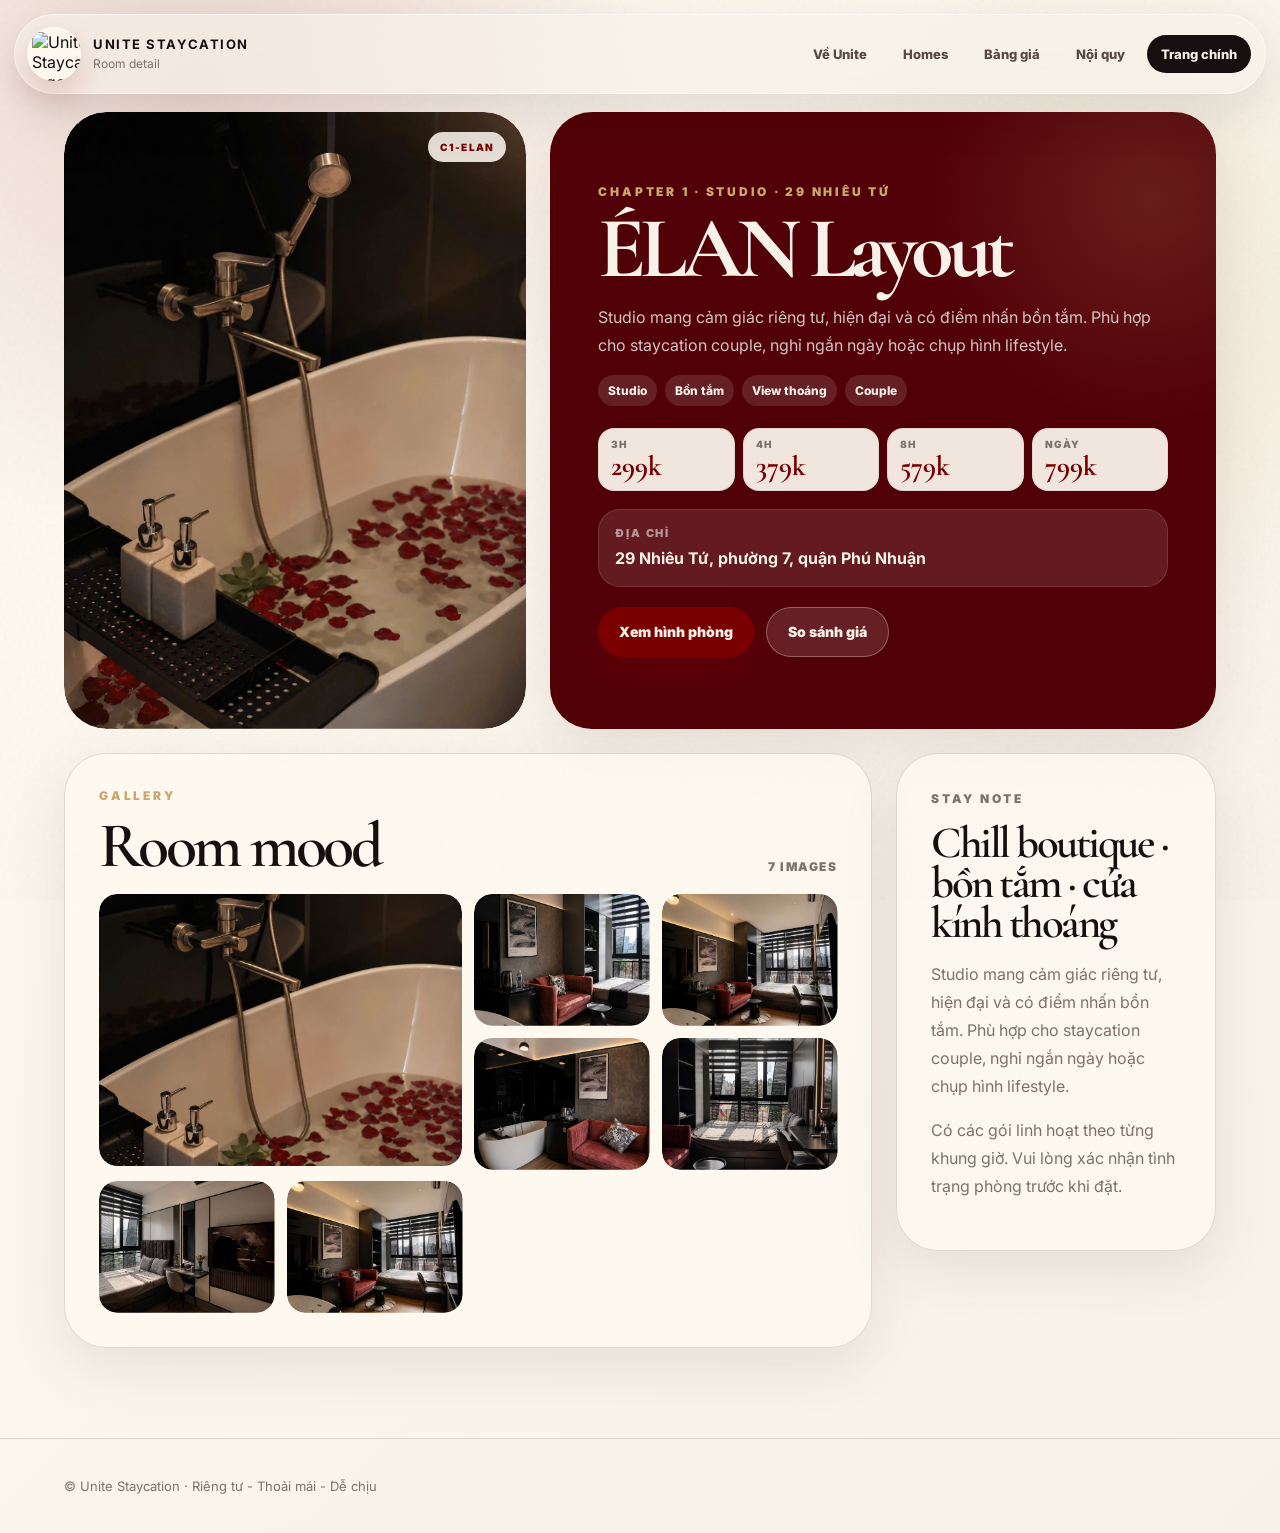
==== room.html @ 5cf66bda "Add files via upload" ====
<!DOCTYPE html>
<html lang="vi">
<head>
  <meta charset="UTF-8" />
  <meta name="viewport" content="width=device-width, initial-scale=1.0, viewport-fit=cover" />
  <title>Room Detail | Unite Staycation</title>
  <meta name="description" content="Chi tiết layout, hình ảnh và bảng giá phòng Unite Staycation." />
  <link rel="stylesheet" href="css/style.css" />
</head>
<body data-page="room">
  <div class="page-progress" id="pageProgress"></div>

  <header class="site-header" id="siteHeader">
    <a class="brand" href="index.html" aria-label="Unite Staycation">
      <span class="brand-logo"><img src="https://techbytruong.wordpress.com/wp-content/uploads/2026/06/logo-staycation.png" alt="Unite Staycation logo"></span>
      <span class="brand-copy">
        <strong>Unite Staycation</strong>
        <small>Room detail</small>
      </span>
    </a>

    <nav class="top-nav">
      <a href="index.html#about">Về Unite</a>
      <a href="index.html#homes">Homes</a>
      <a href="index.html#priceList">Bảng giá</a>
      <a href="index.html#rules">Nội quy</a>
      <a class="nav-cta" href="index.html">Trang chính</a>
    </nav>
  </header>

  <main id="roomDetail" class="room-detail-page"></main>

  <footer class="site-footer">
    <p>© Unite Staycation · Riêng tư - Thoải mái - Dễ chịu</p>
  </footer>

  <script src="js/rooms.js"></script>
  <script src="js/app.js"></script>
</body>
</html>
---- css/style.css ----
@import url("https://fonts.googleapis.com/css2?family=Cormorant+Garamond:wght@500;600;700&family=Inter:wght@400;500;600;700;800;900&family=Dancing+Script:wght@500;600;700&display=swap");

:root {
  --white: #ffffff;
  --ivory: #f7f1e8;
  --ivory-2: #fffaf1;
  --dark-red: #7a0000;
  --wine: #520008;
  --black: #000000;
  --ink: #15100f;
  --muted: #7e716b;
  --pastel-grey: #d2c8be;
  --gray-brown: #574944;
  --gold: #c8a96a;
  --line: rgba(87, 73, 68, 0.18);
  --glass: rgba(255, 250, 241, 0.70);
  --shadow: 0 28px 90px rgba(29, 13, 13, 0.20);
  --shadow-soft: 0 18px 55px rgba(87, 73, 68, 0.12);
  --radius-xl: 42px;
  --radius-lg: 30px;
  --radius-md: 22px;
  --serif: "Cormorant Garamond", Georgia, serif;
  --sans: "Inter", system-ui, -apple-system, BlinkMacSystemFont, "Segoe UI", sans-serif;
  --script: "Dancing Script", cursive;
}

* {
  box-sizing: border-box;
  -webkit-tap-highlight-color: transparent;
}

html {
  scroll-behavior: smooth;
}

body {
  margin: 0;
  font-family: var(--sans);
  background:
    radial-gradient(circle at 15% 5%, rgba(122, 0, 0, 0.14), transparent 26%),
    radial-gradient(circle at 85% 20%, rgba(200, 169, 106, 0.18), transparent 22%),
    linear-gradient(135deg, var(--ivory-2), var(--ivory));
  color: var(--ink);
  overflow-x: hidden;
}

body::before {
  content: "";
  position: fixed;
  inset: 0;
  pointer-events: none;
  z-index: -1;
  opacity: 0.42;
  background-image: url("data:image/svg+xml,%3Csvg viewBox='0 0 240 240' xmlns='http://www.w3.org/2000/svg'%3E%3Cfilter id='n'%3E%3CfeTurbulence type='fractalNoise' baseFrequency='0.8' numOctaves='3' stitchTiles='stitch'/%3E%3C/filter%3E%3Crect width='100%25' height='100%25' filter='url(%23n)' opacity='0.13'/%3E%3C/svg%3E");
}

::selection {
  background: var(--dark-red);
  color: var(--ivory);
}

a,
button {
  color: inherit;
  text-decoration: none;
  outline: none;
}

a:focus:not(:focus-visible),
button:focus:not(:focus-visible) {
  outline: none;
}

a:focus-visible,
button:focus-visible {
  outline: 2px solid rgba(200, 169, 106, 0.92);
  outline-offset: 5px;
}

img {
  display: block;
  max-width: 100%;
}

button {
  font: inherit;
}

.page-progress {
  position: fixed;
  top: 0;
  left: 0;
  z-index: 100;
  width: 100%;
  height: 3px;
  background: var(--dark-red);
  transform: scaleX(0);
  transform-origin: left;
}

.page-loader {
  position: fixed;
  inset: 0;
  z-index: 999;
  display: grid;
  place-items: center;
  background: var(--wine);
  color: var(--ivory);
  transition: opacity 0.7s ease, visibility 0.7s ease;
}

.page-loader.hide {
  opacity: 0;
  visibility: hidden;
}

.page-loader div {
  text-align: center;
  animation: loaderFloat 1.2s ease infinite alternate;
}

.page-loader span {
  display: grid;
  place-items: center;
  width: 72px;
  height: 72px;
  margin: 0 auto 18px;
  border: 1px solid rgba(255,255,255,0.28);
  border-radius: 50%;
  font-family: var(--serif);
  font-size: 32px;
}

.page-loader p {
  margin: 0;
  color: rgba(255,255,255,0.7);
  letter-spacing: 0.18em;
  text-transform: uppercase;
  font-size: 11px;
  font-weight: 800;
}

@keyframes loaderFloat {
  to { transform: translateY(-10px); }
}

.site-header {
  position: fixed;
  top: max(14px, env(safe-area-inset-top));
  left: 14px;
  right: 14px;
  z-index: 80;
  display: flex;
  justify-content: space-between;
  align-items: center;
  gap: 22px;
  max-width: 1480px;
  margin: 0 auto;
  padding: 12px 14px 12px 12px;
  border: 1px solid rgba(255,255,255,0.5);
  border-radius: 999px;
  background: rgba(247, 241, 232, 0.68);
  box-shadow: 0 18px 50px rgba(23, 16, 15, 0.10);
  backdrop-filter: blur(18px);
  transition: 0.35s ease;
}

.site-header.is-scrolled {
  top: max(8px, env(safe-area-inset-top));
  background: rgba(247, 241, 232, 0.90);
  box-shadow: 0 16px 44px rgba(23, 16, 15, 0.16);
}

.brand {
  display: inline-flex;
  align-items: center;
  gap: 12px;
  min-width: 0;
}

.brand-mark {
  width: 46px;
  height: 46px;
  display: grid;
  place-items: center;
  border-radius: 50%;
  background: var(--dark-red);
  color: var(--ivory);
  font-family: var(--serif);
  font-size: 21px;
  font-weight: 700;
  box-shadow: 0 16px 34px rgba(122, 0, 0, 0.28);
}

.brand-copy {
  min-width: 0;
}

.brand strong {
  display: block;
  text-transform: uppercase;
  letter-spacing: 0.12em;
  font-size: 13px;
  white-space: nowrap;
}

.brand small {
  color: var(--muted);
  font-size: 12px;
}

.top-nav {
  display: flex;
  align-items: center;
  gap: 8px;
}

.top-nav a {
  padding: 11px 14px;
  border-radius: 999px;
  color: var(--gray-brown);
  font-size: 13px;
  font-weight: 800;
  transition: 0.25s ease;
}

.top-nav a:hover {
  color: var(--dark-red);
  background: rgba(122,0,0,0.06);
}

.nav-cta {
  color: var(--ivory) !important;
  background: var(--ink) !important;
}

/* HERO */

.hero-cinematic {
  position: relative;
  min-height: 100svh;
  display: grid;
  grid-template-columns: minmax(0, 0.9fr) minmax(380px, 0.8fr);
  align-items: center;
  gap: clamp(20px, 4vw, 72px);
  padding: calc(120px + env(safe-area-inset-top)) clamp(18px, 5vw, 72px) 70px;
  overflow: hidden;
  background:
    linear-gradient(100deg, rgba(21, 16, 15, 0.95), rgba(82, 0, 8, 0.86)),
    url("../img/C1-ELAN/0.jpg") center/cover;
  color: var(--ivory);
}

.hero-noise {
  position: absolute;
  inset: 0;
  pointer-events: none;
  background:
    radial-gradient(circle at 72% 26%, rgba(255,255,255,0.16), transparent 20%),
    linear-gradient(to bottom, rgba(0,0,0,0.12), rgba(0,0,0,0.58));
}

.hero-outline {
  position: absolute;
  inset: 0;
  z-index: 0;
  display: flex;
  flex-direction: column;
  justify-content: center;
  gap: 1vw;
  pointer-events: none;
  opacity: 0.20;
}

.hero-outline span {
  display: block;
  font-family: var(--serif);
  font-size: clamp(76px, 16vw, 250px);
  font-weight: 700;
  line-height: 0.76;
  letter-spacing: -0.07em;
  color: transparent;
  -webkit-text-stroke: 1px rgba(247, 241, 232, 0.58);
  transform: translateX(-2vw);
}

.hero-outline span:nth-child(2) {
  text-align: right;
  transform: translateX(3vw);
}

.hero-copy {
  position: relative;
  z-index: 2;
  max-width: 760px;
}

.eyebrow,
.section-kicker {
  margin: 0 0 14px;
  color: var(--gold);
  text-transform: uppercase;
  letter-spacing: 0.23em;
  font-size: 12px;
  font-weight: 900;
}

.hero-logo {
  width: max-content;
  margin: 24px 0 26px;
  text-align: center;
}

.hero-logo span {
  display: block;
  color: var(--ivory);
  font-family: var(--serif);
  font-size: 42px;
  line-height: 0.8;
  letter-spacing: -0.12em;
}

.hero-logo strong {
  display: block;
  margin-top: 9px;
  letter-spacing: 0.22em;
  font-family: var(--serif);
  font-size: 17px;
  font-weight: 600;
}

.hero-logo small {
  display: block;
  margin-top: 6px;
  letter-spacing: 0.34em;
  font-size: 9px;
  font-weight: 800;
}

.hero-copy h1 {
  margin: 0;
  font-family: var(--serif);
  font-size: clamp(70px, 10.5vw, 158px);
  line-height: 0.82;
  letter-spacing: -0.07em;
  font-weight: 600;
}

.hero-copy h1 em,
.about-copy h2 em,
.contact-copy h2 em {
  display: block;
  color: var(--gold);
  font-family: var(--script);
  font-size: 0.88em;
  font-style: normal;
  font-weight: 700;
  letter-spacing: 0;
  transform: translateX(0.03em);
}

.hero-subtitle {
  max-width: 620px;
  margin: 30px 0 0;
  color: rgba(255,255,255,0.78);
  font-size: clamp(15px, 2vw, 18px);
  line-height: 1.8;
}

.hero-actions,
.card-actions,
.detail-actions {
  display: flex;
  flex-wrap: wrap;
  gap: 12px;
  margin-top: 30px;
}

.btn {
  display: inline-flex;
  align-items: center;
  justify-content: center;
  min-height: 50px;
  padding: 0 21px;
  border: 0;
  border-radius: 999px;
  cursor: pointer;
  font-family: var(--sans);
  font-size: 14px;
  font-weight: 900;
  transition: transform 0.25s ease, box-shadow 0.25s ease, background 0.25s ease;
}

.btn:hover {
  transform: translateY(-2px);
}

.btn.primary {
  color: var(--ivory);
  background: var(--dark-red);
  box-shadow: 0 18px 38px rgba(122, 0, 0, 0.30);
}

.btn.ghost {
  color: var(--ivory);
  background: rgba(255,255,255,0.12);
  border: 1px solid rgba(255,255,255,0.30);
}

.btn.soft {
  color: var(--dark-red);
  background: rgba(122, 0, 0, 0.08);
}

.btn.small {
  min-height: 40px;
  padding-inline: 16px;
  font-size: 13px;
}

.hero-stack {
  position: relative;
  z-index: 2;
  min-height: 620px;
}

.hero-photo {
  position: absolute;
  display: block;
  overflow: hidden;
  border: 1px solid rgba(255,255,255,0.22);
  border-radius: 34px;
  background: var(--gray-brown);
  box-shadow: 0 28px 80px rgba(0,0,0,0.34);
  animation: floatCard 8s ease-in-out infinite alternate;
  animation-delay: calc(var(--i) * -1.4s);
  isolation: isolate;
  transform: translateZ(0);
  backface-visibility: hidden;
  contain: paint;
  -webkit-mask-image: -webkit-radial-gradient(white, black);
  clip-path: inset(0 round 34px);
}

.hero-photo img {
  width: 100%;
  height: 100%;
  object-fit: cover;
  filter: saturate(0.92) contrast(1.04);
  transition: transform 0.7s ease, filter 0.7s ease;
}

.hero-photo:hover img {
  transform: scale(1.045);
  filter: saturate(1.04) contrast(1.04);
}

.hero-photo div {
  position: absolute;
  left: 18px;
  right: 18px;
  bottom: 18px;
  z-index: 2;
  padding: 14px;
  border-radius: 18px;
  background: rgba(21, 16, 15, 0.58);
  backdrop-filter: blur(14px);
}

.hero-photo span {
  display: block;
  margin-bottom: 4px;
  color: var(--gold);
  letter-spacing: 0.15em;
  text-transform: uppercase;
  font-size: 10px;
  font-weight: 900;
}

.hero-photo strong {
  display: block;
  color: var(--ivory);
  font-family: var(--serif);
  font-size: 28px;
  line-height: 1;
}

.hero-photo-1 {
  top: 4%;
  left: 6%;
  width: 58%;
  height: 54%;
  transform: rotate(-5deg) translateZ(0);
}

.hero-photo-2 {
  right: 0;
  top: 22%;
  width: 50%;
  height: 50%;
  transform: rotate(5deg) translateZ(0);
}

.hero-photo-3 {
  left: 14%;
  bottom: 2%;
  width: 48%;
  height: 42%;
  transform: rotate(2deg) translateZ(0);
}

@keyframes floatCard {
  to { translate: 0 -20px; }
}

.scroll-cue {
  position: absolute;
  left: clamp(18px, 5vw, 72px);
  bottom: 26px;
  z-index: 3;
  display: flex;
  align-items: center;
  gap: 10px;
  color: rgba(255,255,255,0.75);
  text-transform: uppercase;
  letter-spacing: 0.22em;
  font-size: 10px;
  font-weight: 900;
}

.scroll-cue span {
  width: 42px;
  height: 1px;
  background: rgba(255,255,255,0.5);
  animation: cue 1.8s ease infinite alternate;
}

@keyframes cue {
  to { width: 82px; }
}

/* TICKER */

.ticker-section {
  overflow: hidden;
  border-block: 1px solid rgba(122,0,0,0.12);
  background: var(--ivory-2);
}

.ticker-track {
  display: flex;
  width: max-content;
  animation: ticker 34s linear infinite;
}

.ticker-track span {
  padding: 16px 24px;
  color: var(--dark-red);
  font-family: var(--serif);
  font-size: clamp(26px, 3.6vw, 50px);
  line-height: 1;
  white-space: nowrap;
}

.ticker-track span:nth-child(even) {
  color: transparent;
  -webkit-text-stroke: 1px var(--dark-red);
}

@keyframes ticker {
  to { transform: translateX(-50%); }
}

/* SECTIONS */

.section {
  padding: clamp(56px, 7vw, 108px) clamp(18px, 5vw, 72px);
}

.editorial-intro,
.price-intro {
  display: grid;
  grid-template-columns: 1.15fr minmax(280px, 520px);
  gap: 34px;
  align-items: end;
}

.section h2,
.reel-heading h2,
.home-head h2,
.rules-card h2,
.contact-copy h2,
.gallery-heading h2,
.detail-note h2,
.about-copy h2 {
  margin: 0;
  font-family: var(--serif);
  font-size: clamp(42px, 6.6vw, 92px);
  line-height: 0.9;
  letter-spacing: -0.055em;
  font-weight: 600;
}

.section-desc {
  margin: 0;
  color: var(--muted);
  line-height: 1.8;
}

/* ROOM REEL */

.reel-section {
  padding: clamp(44px, 7vw, 90px) 0;
  background:
    radial-gradient(circle at 80% 30%, rgba(200,169,106,0.10), transparent 26%),
    var(--wine);
  color: var(--ivory);
  overflow: hidden;
}

.reel-heading {
  display: flex;
  align-items: end;
  justify-content: space-between;
  gap: 24px;
  padding: 0 clamp(18px, 5vw, 72px) 24px;
}

.reel-heading h2 {
  max-width: 860px;
}

.reel-controls {
  display: flex;
  gap: 10px;
}

.circle-btn {
  width: 54px;
  height: 54px;
  display: grid;
  place-items: center;
  border: 1px solid rgba(255,255,255,0.22);
  border-radius: 50%;
  background: rgba(255,255,255,0.09);
  color: var(--ivory);
  cursor: pointer;
  font-size: 34px;
  line-height: 1;
  backdrop-filter: blur(12px);
  transition: 0.25s ease;
}

.circle-btn:hover {
  transform: scale(1.08);
  background: rgba(255,255,255,0.18);
}

.reel-window {
  overflow-x: auto;
  overflow-y: hidden;
  padding: 30px 0 48px;
  scrollbar-width: none;
  touch-action: pan-y pan-x;
}

.reel-window::-webkit-scrollbar {
  display: none;
}

.cursor-grab { cursor: grab; }
.cursor-grabbing { cursor: grabbing !important; }

.reel-track {
  display: flex;
  align-items: center;
  gap: clamp(18px, 4vw, 54px);
  width: max-content;
  padding-inline: clamp(18px, 5vw, 72px);
}

.reel-card {
  position: relative;
  width: min(350px, 76vw);
  aspect-ratio: 9 / 13.2;
  flex: 0 0 auto;
  overflow: hidden;
  border: 1px solid rgba(255,255,255,0.18);
  border-radius: 34px;
  background: rgba(255,255,255,0.08);
  box-shadow: 0 32px 80px rgba(0,0,0,0.30);
  transform: rotate(-2deg) translateZ(0);
  transition: transform 0.45s ease, box-shadow 0.45s ease;
  user-select: none;
  isolation: isolate;
  contain: paint;
  backface-visibility: hidden;
  -webkit-mask-image: -webkit-radial-gradient(white, black);
  clip-path: inset(0 round 34px);
}

.reel-card:nth-child(2n) {
  transform: translateY(30px) rotate(3deg) translateZ(0);
}

.reel-card:nth-child(3n) {
  transform: translateY(-20px) rotate(-4deg) translateZ(0);
}

.reel-card:hover {
  transform: translateY(-8px) rotate(0deg) scale(1.018) translateZ(0);
  box-shadow: 0 42px 110px rgba(0,0,0,0.40);
}

.reel-card img {
  width: 100%;
  height: 100%;
  object-fit: cover;
  pointer-events: none;
  filter: saturate(0.95) contrast(1.05);
}

.reel-overlay {
  position: absolute;
  inset: 0;
  background:
    linear-gradient(to top, rgba(0,0,0,0.78), transparent 62%),
    radial-gradient(circle at 50% 20%, transparent, rgba(0,0,0,0.25));
}

.reel-content {
  position: absolute;
  left: 22px;
  right: 22px;
  bottom: 22px;
}

.reel-content span {
  color: var(--gold);
  text-transform: uppercase;
  letter-spacing: 0.18em;
  font-size: 10px;
  font-weight: 900;
}

.reel-content h3 {
  margin: 8px 0 0;
  font-family: var(--serif);
  font-size: 42px;
  line-height: 0.88;
  letter-spacing: -0.05em;
}

.reel-content p {
  margin: 12px 0 14px;
  color: rgba(255,255,255,0.74);
  line-height: 1.5;
  font-size: 13px;
}

.reel-content strong {
  display: inline-flex;
  padding: 10px 13px;
  border-radius: 999px;
  color: var(--wine);
  background: var(--ivory);
  font-size: 12px;
}

/* ABOUT */

.about-section {
  display: grid;
  grid-template-columns: minmax(280px, 0.86fr) 1.14fr;
  gap: clamp(24px, 5vw, 70px);
  align-items: center;
  padding: clamp(68px, 8vw, 118px) clamp(18px, 5vw, 72px);
}

.about-media {
  min-height: 560px;
  overflow: hidden;
  border-radius: var(--radius-xl);
  background: var(--pastel-grey);
  box-shadow: var(--shadow);
  isolation: isolate;
  contain: paint;
  -webkit-mask-image: -webkit-radial-gradient(white, black);
  clip-path: inset(0 round var(--radius-xl));
}

.about-media img {
  width: 100%;
  height: 100%;
  object-fit: cover;
}

.about-copy p {
  margin: 22px 0 0;
  color: var(--muted);
  line-height: 1.8;
  font-size: 17px;
}

.about-copy h2 em,
.contact-copy h2 em {
  font-family: var(--script);
  color: var(--dark-red);
  font-style: normal;
  font-size: 0.88em;
}

/* HOME BLOCKS */

.home-block {
  margin: 0 clamp(18px, 5vw, 72px) clamp(34px, 5vw, 72px);
  padding: clamp(22px, 4vw, 42px);
  border: 1px solid var(--line);
  border-radius: var(--radius-xl);
  background: var(--glass);
  box-shadow: var(--shadow-soft);
}

.home-head {
  display: flex;
  align-items: end;
  justify-content: space-between;
  gap: 24px;
  margin-bottom: 24px;
}

.home-head span {
  display: block;
  margin-bottom: 10px;
  color: var(--dark-red);
  font-family: var(--serif);
  font-size: 34px;
}

.home-head p {
  margin: 12px 0 0;
  color: var(--muted);
  text-transform: uppercase;
  letter-spacing: 0.16em;
  font-size: 12px;
  font-weight: 900;
}

.home-room-grid {
  display: grid;
  grid-template-columns: repeat(2, minmax(0, 1fr));
  gap: 22px;
}

/* ROOM PREVIEW CARD */

.room-card {
  position: relative;
  overflow: hidden;
  border: 1px solid var(--line);
  border-radius: var(--radius-lg);
  background: var(--glass);
  box-shadow: var(--shadow-soft);
  transition: transform 0.25s ease, box-shadow 0.25s ease, opacity 0.9s ease;
  isolation: isolate;
  contain: paint;
  transform: translateZ(0);
  backface-visibility: hidden;
  -webkit-mask-image: -webkit-radial-gradient(white, black);
  clip-path: inset(0 round var(--radius-lg));
}

.room-card:hover {
  transform: translateY(-5px);
  box-shadow: var(--shadow);
}

.image-wrap {
  position: relative;
  display: block;
  aspect-ratio: 4 / 3;
  overflow: hidden;
  background:
    linear-gradient(135deg, rgba(122,0,0,0.20), rgba(87,73,68,0.20)),
    var(--pastel-grey);
  isolation: isolate;
  contain: paint;
  -webkit-mask-image: -webkit-radial-gradient(white, black);
}

.image-wrap img {
  width: 100%;
  height: 100%;
  object-fit: cover;
  transition: transform 0.65s ease, filter 0.65s ease;
}

.room-card:hover .image-wrap img {
  transform: scale(1.04);
  filter: saturate(1.04) contrast(1.04);
}

.image-missing {
  display: grid;
  place-items: center;
}

.image-missing::after {
  content: "Chưa thấy ảnh. Kiểm tra đúng đường dẫn img/MÃ-PHÒNG/0.jpg";
  max-width: 230px;
  color: var(--gray-brown);
  text-align: center;
  font-size: 13px;
  line-height: 1.5;
  padding: 20px;
}

.chapter-pill,
.room-id {
  position: absolute;
  z-index: 3;
  border-radius: 999px;
  font-size: 10px;
  font-weight: 900;
  letter-spacing: 0.13em;
  text-transform: uppercase;
}

.chapter-pill {
  top: 16px;
  left: 16px;
  padding: 9px 12px;
  color: var(--ivory);
  background: rgba(0,0,0,0.58);
  backdrop-filter: blur(9px);
}

.room-id {
  right: 16px;
  bottom: 16px;
  padding: 9px 12px;
  color: var(--dark-red);
  background: rgba(247, 241, 232, 0.9);
}

.room-id.large {
  top: 20px;
  right: 20px;
  bottom: auto;
}

.room-card-body {
  padding: 22px;
}

.room-title-row {
  display: flex;
  justify-content: space-between;
  gap: 18px;
  align-items: flex-start;
}

.room-type {
  margin: 0 0 6px;
  color: var(--dark-red);
  text-transform: uppercase;
  letter-spacing: 0.16em;
  font-size: 10px;
  font-weight: 900;
}

.room-card h3 {
  margin: 0;
  font-family: var(--serif);
  font-size: 36px;
  line-height: 0.92;
  letter-spacing: -0.05em;
  font-weight: 600;
}

.tier {
  flex: 0 0 auto;
  padding: 7px 10px;
  border-radius: 999px;
  background: rgba(122,0,0,0.08);
  color: var(--dark-red);
  text-transform: uppercase;
  font-size: 10px;
  letter-spacing: 0.12em;
  font-weight: 900;
}

.room-vibe {
  margin: 14px 0 0;
  color: var(--muted);
  line-height: 1.55;
  font-size: 14px;
}

.tag-list {
  display: flex;
  flex-wrap: wrap;
  gap: 8px;
  margin-top: 16px;
}

.tag {
  padding: 8px 10px;
  border-radius: 999px;
  background: rgba(87, 73, 68, 0.08);
  color: var(--gray-brown);
  font-size: 12px;
  font-weight: 800;
}

.from-price {
  display: flex;
  align-items: baseline;
  gap: 8px;
  margin-top: 18px;
  padding: 14px;
  border-radius: 18px;
  background: var(--ivory-2);
  border: 1px solid rgba(87, 73, 68, 0.12);
}

.from-price span,
.from-price small {
  color: var(--muted);
  text-transform: uppercase;
  letter-spacing: 0.12em;
  font-size: 10px;
  font-weight: 900;
}

.from-price strong {
  color: var(--dark-red);
  font-family: var(--serif);
  font-size: 38px;
  line-height: 0.9;
}

/* PRICE COMPARE */

.price-section {
  padding-bottom: 80px;
}

.filter-bar {
  position: sticky;
  top: 86px;
  z-index: 50;
  display: flex;
  gap: 10px;
  overflow-x: auto;
  padding: 14px clamp(18px, 5vw, 72px);
  border-block: 1px solid var(--line);
  background: rgba(247, 241, 232, 0.86);
  backdrop-filter: blur(18px);
  scrollbar-width: none;
}

.filter-bar::-webkit-scrollbar { display: none; }

.filter-btn {
  flex: 0 0 auto;
  min-height: 44px;
  padding: 0 17px;
  border: 1px solid var(--line);
  border-radius: 999px;
  background: rgba(255,255,255,0.58);
  color: var(--gray-brown);
  cursor: pointer;
  font-weight: 900;
  transition: 0.25s ease;
}

.filter-btn:hover { transform: translateY(-2px); }

.filter-btn.active {
  color: var(--ivory);
  background: var(--dark-red);
  border-color: var(--dark-red);
}

.price-compare-wrap {
  padding: 30px clamp(18px, 5vw, 72px) 0;
}

.price-compare {
  display: grid;
  gap: 12px;
}

.price-row {
  display: grid;
  grid-template-columns: minmax(240px, 1.35fr) minmax(420px, 2fr) auto;
  gap: 14px;
  align-items: center;
  padding: 12px;
  border: 1px solid var(--line);
  border-radius: 24px;
  background: rgba(255,250,241,0.78);
  box-shadow: 0 12px 36px rgba(87,73,68,0.08);
  opacity: 0;
  transform: translateY(24px);
  transition: opacity 0.75s ease, transform 0.75s ease, box-shadow 0.25s ease;
}

.price-row.active {
  opacity: 1;
  transform: translateY(0);
}

.price-row:hover {
  box-shadow: var(--shadow-soft);
}

.price-room {
  display: flex;
  align-items: center;
  gap: 12px;
  min-width: 0;
}

.price-room img {
  width: 76px;
  height: 60px;
  flex: 0 0 auto;
  object-fit: cover;
  border-radius: 16px;
}

.price-room strong {
  display: block;
  font-family: var(--serif);
  font-size: 24px;
  line-height: 1;
  white-space: nowrap;
  overflow: hidden;
  text-overflow: ellipsis;
}

.price-room small {
  display: block;
  margin-top: 5px;
  color: var(--muted);
  font-size: 12px;
}

.price-values {
  display: grid;
  grid-template-columns: repeat(4, minmax(74px, 1fr));
  gap: 8px;
}

.price-values span,
.compact-price-line span {
  display: grid;
  gap: 3px;
  padding: 10px 12px;
  border-radius: 16px;
  background: var(--ivory-2);
  border: 1px solid rgba(87,73,68,0.10);
}

.price-values small,
.compact-price-line small {
  color: var(--muted);
  text-transform: uppercase;
  letter-spacing: 0.10em;
  font-size: 10px;
  font-weight: 900;
}

.price-values strong,
.compact-price-line span {
  color: var(--dark-red);
  font-weight: 900;
}

.price-values strong {
  font-family: var(--serif);
  font-size: 26px;
  line-height: 1;
}

/* RULES */

.rules-section {
  padding: clamp(66px, 8vw, 120px) clamp(18px, 5vw, 72px);
}

.rules-card {
  max-width: 980px;
  margin: 0 auto;
  padding: clamp(28px, 5vw, 66px);
  border: 1px solid var(--dark-red);
  border-radius: var(--radius-xl);
  background: rgba(255,250,241,0.82);
  box-shadow: var(--shadow);
}

.rules-brand {
  text-align: center;
  margin-bottom: 22px;
  color: var(--dark-red);
}

.rules-brand span {
  display: block;
  font-family: var(--serif);
  font-size: 44px;
  line-height: 0.8;
  letter-spacing: -0.12em;
}

.rules-brand strong {
  display: block;
  margin-top: 10px;
  letter-spacing: 0.22em;
  font-family: var(--serif);
  font-size: 18px;
}

.rules-brand small {
  display: block;
  margin-top: 7px;
  letter-spacing: 0.34em;
  font-size: 9px;
  font-weight: 900;
}

.rules-card h2 {
  color: var(--dark-red);
  text-align: center;
  text-transform: uppercase;
  font-size: clamp(54px, 8vw, 110px);
}

.ornament {
  position: relative;
  height: 36px;
  max-width: 720px;
  margin: 10px auto;
  background:
    radial-gradient(circle at center, var(--dark-red) 0 7px, transparent 8px);
}

.ornament::before,
.ornament::after {
  content: "";
  position: absolute;
  top: 50%;
  width: calc(50% - 18px);
  height: 1px;
  background: var(--dark-red);
}

.ornament::before { left: 0; }
.ornament::after { right: 0; }

.rules-subtitle {
  margin: 0 0 34px;
  color: var(--dark-red);
  text-align: center;
  text-transform: uppercase;
  letter-spacing: 0.42em;
  font-family: var(--serif);
  font-size: 25px;
}

.rules-list {
  display: grid;
}

.rules-item {
  display: grid;
  grid-template-columns: 92px 90px 1fr;
  gap: 22px;
  align-items: center;
  min-height: 96px;
  padding: 18px 0;
  border-bottom: 1px solid rgba(87,73,68,0.16);
  opacity: 0;
  transform: translateY(28px);
  transition: opacity 0.75s ease, transform 0.75s ease;
  transition-delay: var(--delay, 0ms);
}

.rules-item.active {
  opacity: 1;
  transform: translateY(0);
}

.rules-number {
  color: var(--dark-red);
  font-family: var(--serif);
  font-size: 48px;
  line-height: 1;
}

.rules-icon {
  width: 66px;
  height: 66px;
  display: grid;
  place-items: center;
  border-radius: 50%;
  color: var(--dark-red);
  background: #eadfce;
  font-size: 30px;
}

.rules-item p {
  margin: 0;
  color: #2f2521;
  line-height: 1.55;
  font-size: 17px;
}

.thank-you {
  margin: 36px 0 0;
  color: var(--dark-red);
  text-align: center;
  font-family: var(--script);
  font-size: 40px;
}

/* CONTACT */

.contact-section {
  display: grid;
  grid-template-columns: 0.9fr 1.1fr;
  gap: 36px;
  align-items: stretch;
  padding: clamp(70px, 8vw, 120px) clamp(18px, 5vw, 72px);
  background:
    radial-gradient(circle at 82% 24%, rgba(200,169,106,0.16), transparent 28%),
    var(--wine);
  color: var(--ivory);
}

.contact-copy p {
  color: rgba(255,255,255,0.72);
  margin-top: 22px;
}

.contact-grid {
  display: grid;
  grid-template-columns: repeat(2, minmax(0, 1fr));
  gap: 16px;
}

.contact-item {
  display: block;
  padding: 24px;
  border: 1px solid rgba(255,255,255,0.14);
  border-radius: 26px;
  background: rgba(255,255,255,0.07);
  transition: 0.3s ease;
}

.contact-item:hover {
  transform: translateY(-5px);
  background: rgba(255,255,255,0.12);
}

.contact-item span {
  width: 48px;
  height: 48px;
  display: grid;
  place-items: center;
  margin-bottom: 34px;
  border-radius: 50%;
  background: var(--ivory);
  color: var(--dark-red);
  font-weight: 900;
}

.contact-item strong {
  display: block;
  font-family: var(--serif);
  font-size: 34px;
  line-height: 1;
}

.contact-item small {
  display: block;
  margin-top: 10px;
  color: rgba(255,255,255,0.62);
}

.site-footer {
  padding: 26px clamp(18px, 5vw, 72px);
  border-top: 1px solid var(--line);
  color: var(--muted);
  font-size: 13px;
}

/* DETAIL PAGE - COMPACT */

.room-detail-page {
  padding: calc(112px + env(safe-area-inset-top)) clamp(18px, 5vw, 72px) 90px;
}

.detail-top {
  display: grid;
  grid-template-columns: minmax(320px, 0.9fr) minmax(0, 1.1fr);
  gap: 24px;
  align-items: stretch;
}

.detail-cover,
.detail-info,
.gallery-panel,
.detail-note {
  border-radius: var(--radius-xl);
  box-shadow: var(--shadow-soft);
}

.detail-cover {
  position: relative;
  min-height: 520px;
  overflow: hidden;
  background: var(--pastel-grey);
  isolation: isolate;
  contain: paint;
  transform: translateZ(0);
  backface-visibility: hidden;
  -webkit-mask-image: -webkit-radial-gradient(white, black);
  clip-path: inset(0 round var(--radius-xl));
}

.detail-cover img {
  width: 100%;
  height: 100%;
  object-fit: cover;
}

.detail-info {
  display: flex;
  flex-direction: column;
  justify-content: center;
  padding: clamp(26px, 4vw, 48px);
  background:
    radial-gradient(circle at 90% 14%, rgba(200,169,106,0.18), transparent 28%),
    var(--wine);
  color: var(--ivory);
}

.detail-info h1 {
  margin: 0;
  font-family: var(--serif);
  font-size: clamp(64px, 8vw, 118px);
  line-height: 0.82;
  letter-spacing: -0.07em;
}

.detail-desc {
  max-width: 680px;
  margin: 24px 0 0;
  color: rgba(255,255,255,0.76);
  line-height: 1.75;
}

.detail-info .tag {
  color: var(--ivory);
  background: rgba(255,255,255,0.12);
}

.detail-price-compact {
  margin-top: 22px;
}

.compact-price-line {
  display: grid;
  grid-template-columns: repeat(4, minmax(72px, 1fr));
  gap: 8px;
}

.compact-price-line span {
  color: var(--dark-red);
  background: rgba(255,250,241,0.92);
  font-family: var(--serif);
  font-size: 28px;
  line-height: 1;
}

.compact-price-line small {
  font-family: var(--sans);
}

.address-box {
  margin-top: 18px;
  padding: 16px;
  border-radius: var(--radius-md);
  background: rgba(255,255,255,0.10);
  border: 1px solid rgba(255,255,255,0.12);
  color: var(--ivory);
}

.address-box span {
  display: block;
  margin-bottom: 6px;
  color: rgba(255,255,255,0.55);
  text-transform: uppercase;
  letter-spacing: 0.16em;
  font-size: 11px;
  font-weight: 900;
}

.address-box strong {
  line-height: 1.5;
}

.detail-body {
  display: grid;
  grid-template-columns: minmax(0, 1fr) 360px;
  gap: 24px;
  margin-top: 24px;
}

.gallery-panel,
.detail-note {
  padding: clamp(22px, 3vw, 34px);
  border: 1px solid var(--line);
  background: var(--glass);
}

.gallery-heading {
  display: flex;
  align-items: end;
  justify-content: space-between;
  gap: 20px;
  margin-bottom: 20px;
}

.gallery-heading h2 {
  font-size: clamp(46px, 5.8vw, 74px);
}

.gallery-heading span {
  color: var(--muted);
  font-size: 12px;
  font-weight: 900;
  letter-spacing: 0.12em;
  text-transform: uppercase;
}

.gallery-grid {
  display: grid;
  grid-template-columns: repeat(3, minmax(0, 1fr));
  gap: 12px;
}

.gallery-item {
  position: relative;
  overflow: hidden;
  padding: 0;
  border: 0;
  border-radius: 22px;
  aspect-ratio: 4 / 3;
  background: var(--pastel-grey);
  cursor: zoom-in;
  isolation: isolate;
  contain: paint;
  -webkit-mask-image: -webkit-radial-gradient(white, black);
  clip-path: inset(0 round 22px);
}

.gallery-item:first-child {
  grid-column: span 2;
  grid-row: span 2;
}

.gallery-item img {
  width: 100%;
  height: 100%;
  object-fit: cover;
  transition: transform 0.4s ease;
}

.gallery-item:hover img {
  transform: scale(1.04);
}

.detail-note {
  position: sticky;
  top: 110px;
  align-self: start;
}

.detail-note h2 {
  font-size: clamp(38px, 4vw, 56px);
}

.detail-note p {
  color: var(--muted);
  line-height: 1.75;
}

.price-note {
  margin-top: 16px;
}

.floating-book {
  position: fixed;
  left: 50%;
  bottom: calc(14px + env(safe-area-inset-bottom));
  z-index: 45;
  width: min(560px, calc(100vw - 28px));
  display: none;
  align-items: center;
  justify-content: space-between;
  gap: 14px;
  padding: 10px 10px 10px 18px;
  border-radius: 999px;
  background: rgba(21, 16, 15, 0.92);
  color: var(--ivory);
  transform: translateX(-50%);
  box-shadow: 0 18px 40px rgba(0,0,0,0.25);
  backdrop-filter: blur(16px);
}

.floating-book span {
  overflow: hidden;
  white-space: nowrap;
  text-overflow: ellipsis;
  font-weight: 900;
}

.lightbox {
  position: fixed;
  inset: 0;
  z-index: 200;
  display: none;
  place-items: center;
  padding: 20px;
  background: rgba(0,0,0,0.84);
}

.lightbox.open {
  display: grid;
}

.lightbox img {
  width: min(1120px, 92vw);
  max-height: 86vh;
  object-fit: contain;
  border-radius: 24px;
}

.lightbox-close {
  position: fixed;
  top: calc(18px + env(safe-area-inset-top));
  right: 18px;
  width: 48px;
  height: 48px;
  border: 0;
  border-radius: 50%;
  background: var(--ivory);
  color: var(--dark-red);
  cursor: pointer;
  font-size: 30px;
  line-height: 1;
}

.empty-state,
.not-found {
  grid-column: 1 / -1;
  padding: 46px;
  border: 1px solid var(--line);
  border-radius: var(--radius-lg);
  background: var(--glass);
  text-align: center;
}

.empty-state h3,
.not-found h1 {
  margin: 0;
  font-family: var(--serif);
  font-size: 48px;
}

/* reveal */

.reveal-up,
.rules-item {
  opacity: 0;
  transform: translateY(44px);
  transition:
    opacity 0.9s cubic-bezier(0.16, 1, 0.3, 1),
    transform 0.9s cubic-bezier(0.16, 1, 0.3, 1);
  transition-delay: var(--delay, 0ms);
}

.reveal-up.active,
.rules-item.active {
  opacity: 1;
  transform: translateY(0);
}

@media (prefers-reduced-motion: reduce) {
  *,
  *::before,
  *::after {
    animation-duration: 0.001ms !important;
    animation-iteration-count: 1 !important;
    scroll-behavior: auto !important;
    transition-duration: 0.001ms !important;
  }
}

/* RESPONSIVE */

@media (max-width: 1180px) {
  .hero-cinematic,
  .about-section,
  .detail-top,
  .detail-body {
    grid-template-columns: 1fr;
  }

  .hero-stack {
    min-height: 560px;
  }

  .home-room-grid {
    grid-template-columns: 1fr;
  }

  .detail-cover {
    min-height: 520px;
  }

  .detail-note {
    position: static;
  }

  .gallery-grid {
    grid-template-columns: repeat(2, minmax(0, 1fr));
  }

  .price-row {
    grid-template-columns: 1fr;
  }

  .price-values {
    width: 100%;
  }

  .price-row .btn {
    justify-self: start;
  }
}

@media (max-width: 760px) {
  body {
    background:
      radial-gradient(circle at 8% 2%, rgba(122,0,0,0.10), transparent 24%),
      linear-gradient(135deg, var(--ivory-2), var(--ivory));
  }

  .site-header {
    top: max(8px, env(safe-area-inset-top));
    left: 8px;
    right: 8px;
    padding: 9px;
  }

  .top-nav a:not(.nav-cta) {
    display: none;
  }

  .brand-mark {
    width: 40px;
    height: 40px;
  }

  .brand strong {
    font-size: 11px;
  }

  .brand small {
    display: none;
  }

  .nav-cta {
    padding: 10px 12px !important;
    font-size: 12px !important;
  }

  .hero-cinematic {
    grid-template-columns: 1fr;
    min-height: auto;
    padding: calc(104px + env(safe-area-inset-top)) 14px 42px;
  }

  .hero-copy h1 {
    font-size: clamp(70px, 21vw, 112px);
  }

  .hero-subtitle {
    margin-top: 22px;
    font-size: 14px;
  }

  .hero-actions {
    display: grid;
    grid-template-columns: 1fr 1fr;
  }

  .hero-stack {
    min-height: 490px;
  }

  .hero-photo {
    border-radius: 26px;
    clip-path: inset(0 round 26px);
  }

  .hero-photo-1 {
    width: 66%;
    height: 48%;
    left: 0;
  }

  .hero-photo-2 {
    width: 60%;
    height: 45%;
    right: 0;
    top: 28%;
  }

  .hero-photo-3 {
    width: 56%;
    height: 38%;
    left: 8%;
    bottom: 3%;
  }

  .hero-photo strong {
    font-size: 23px;
  }

  .scroll-cue {
    display: none;
  }

  .ticker-track span {
    padding: 14px 18px;
  }

  .editorial-intro,
  .price-intro,
  .reel-heading {
    grid-template-columns: 1fr;
  }

  .section {
    padding: 54px 18px;
  }

  .section h2,
  .reel-heading h2,
  .home-head h2,
  .rules-card h2,
  .contact-copy h2,
  .gallery-heading h2,
  .detail-note h2,
  .about-copy h2 {
    font-size: 46px;
  }

  .reel-section {
    padding-top: 54px;
  }

  .reel-heading {
    display: block;
    padding-inline: 18px;
  }

  .reel-controls {
    display: none;
  }

  .reel-window {
    padding: 24px 0 38px;
  }

  .reel-card {
    width: min(315px, 78vw);
    border-radius: 30px;
    clip-path: inset(0 round 30px);
  }

  .reel-card:nth-child(2n),
  .reel-card:nth-child(3n),
  .reel-card {
    transform: none;
  }

  .about-section {
    padding: 54px 18px;
  }

  .about-media {
    min-height: 410px;
    border-radius: 28px;
    clip-path: inset(0 round 28px);
  }

  .home-block {
    margin-inline: 14px;
    padding: 20px;
    border-radius: 28px;
  }

  .home-head {
    display: block;
  }

  .home-head .btn {
    margin-top: 16px;
  }

  .room-card {
    border-radius: 26px;
    clip-path: inset(0 round 26px);
  }

  .room-card-body {
    padding: 20px;
  }

  .room-card h3 {
    font-size: 34px;
  }

  .filter-bar {
    top: calc(66px + env(safe-area-inset-top));
    padding-inline: 14px;
  }

  .price-compare-wrap {
    padding-inline: 14px;
  }

  .price-row {
    padding: 12px;
    border-radius: 22px;
  }

  .price-values,
  .compact-price-line {
    grid-template-columns: repeat(2, 1fr);
  }

  .price-room img {
    width: 68px;
    height: 56px;
  }

  .price-room strong {
    font-size: 22px;
  }

  .rules-section,
  .contact-section {
    padding: 54px 18px;
  }

  .rules-card {
    padding: 24px 18px;
    border-radius: 28px;
  }

  .rules-subtitle {
    font-size: 19px;
  }

  .rules-item {
    grid-template-columns: 52px 54px 1fr;
    gap: 10px;
    min-height: 84px;
  }

  .rules-number {
    font-size: 34px;
  }

  .rules-icon {
    width: 48px;
    height: 48px;
    font-size: 22px;
  }

  .rules-item p {
    font-size: 14px;
  }

  .thank-you {
    font-size: 34px;
  }

  .contact-section {
    grid-template-columns: 1fr;
  }

  .contact-grid {
    grid-template-columns: 1fr;
  }

  .room-detail-page {
    padding: calc(94px + env(safe-area-inset-top)) 14px 84px;
  }

  .detail-cover,
  .detail-info,
  .gallery-panel,
  .detail-note {
    border-radius: 28px;
  }

  .detail-cover {
    min-height: 390px;
    clip-path: inset(0 round 28px);
  }

  .detail-info {
    padding: 28px 20px;
  }

  .detail-info h1 {
    font-size: clamp(58px, 17vw, 88px);
  }

  .detail-desc {
    font-size: 14px;
  }

  .gallery-heading {
    display: block;
  }

  .gallery-grid {
    grid-template-columns: 1fr;
  }

  .gallery-item:first-child {
    grid-column: auto;
    grid-row: auto;
  }

  .gallery-item {
    border-radius: 22px;
    clip-path: inset(0 round 22px);
  }

  .floating-book {
    display: flex;
  }
}

@media (max-width: 420px) {
  .hero-actions,
  .card-actions,
  .detail-actions {
    display: grid;
    grid-template-columns: 1fr;
  }

  .btn {
    width: 100%;
  }

  .price-values strong {
    font-size: 24px;
  }

  .compact-price-line span {
    font-size: 25px;
  }

  .reel-content h3 {
    font-size: 36px;
  }
}


/* ===== V2.4 PATCH: compact homes layout + real logo + mobile polish ===== */

.brand-logo {
  width: 54px;
  height: 54px;
  display: grid;
  place-items: center;
  flex: 0 0 auto;
  overflow: hidden;
  border-radius: 50%;
  background: rgba(255, 250, 241, 0.82);
  box-shadow: 0 14px 34px rgba(122, 0, 0, 0.18);
}

.brand-logo img {
  width: 100%;
  height: 100%;
  object-fit: contain;
  padding: 5px;
}

.hero-logo.image-logo {
  width: min(260px, 70vw);
  margin: 22px 0 26px;
  padding: 0;
  text-align: left;
}

.hero-logo.image-logo img {
  width: 100%;
  height: auto;
  object-fit: contain;
  filter: drop-shadow(0 18px 36px rgba(0, 0, 0, 0.18));
}

.rules-brand.image-logo {
  display: grid;
  place-items: center;
  margin-bottom: 22px;
}

.rules-brand.image-logo img {
  width: min(260px, 78vw);
  height: auto;
  object-fit: contain;
}

/* Home section: make layout overview compact and easier to see */
.home-block {
  padding: clamp(18px, 3vw, 32px);
}

.home-head {
  margin-bottom: 18px;
}

.home-head h2 {
  font-size: clamp(42px, 5.4vw, 76px);
}

.home-room-grid {
  display: grid;
  grid-template-columns: repeat(3, minmax(0, 1fr));
  gap: 14px;
}

.layout-tile {
  position: relative;
  display: grid;
  grid-template-columns: 42% 1fr;
  min-height: 168px;
  overflow: hidden;
  border: 1px solid var(--line);
  border-radius: 26px;
  background: rgba(255, 250, 241, 0.78);
  box-shadow: 0 12px 36px rgba(87, 73, 68, 0.10);
  transition: transform 0.25s ease, box-shadow 0.25s ease, border-color 0.25s ease;
  isolation: isolate;
  contain: paint;
  transform: translateZ(0);
  backface-visibility: hidden;
  -webkit-mask-image: -webkit-radial-gradient(white, black);
  clip-path: inset(0 round 26px);
}

.layout-tile:hover {
  transform: translateY(-4px);
  box-shadow: var(--shadow-soft);
  border-color: rgba(122, 0, 0, 0.22);
}

.layout-thumb {
  position: relative;
  min-height: 168px;
  overflow: hidden;
  background: var(--pastel-grey);
}

.layout-thumb img {
  width: 100%;
  height: 100%;
  object-fit: cover;
  transition: transform 0.55s ease, filter 0.55s ease;
}

.layout-tile:hover .layout-thumb img {
  transform: scale(1.04);
  filter: saturate(1.04) contrast(1.04);
}

.layout-thumb span {
  position: absolute;
  top: 12px;
  left: 12px;
  padding: 8px 10px;
  border-radius: 999px;
  color: var(--ivory);
  background: rgba(0, 0, 0, 0.58);
  backdrop-filter: blur(10px);
  text-transform: uppercase;
  letter-spacing: 0.12em;
  font-size: 9px;
  font-weight: 900;
}

.layout-info {
  display: flex;
  flex-direction: column;
  justify-content: space-between;
  min-width: 0;
  padding: 16px;
}

.layout-info p {
  margin: 0 0 6px;
  color: var(--dark-red);
  text-transform: uppercase;
  letter-spacing: 0.12em;
  font-size: 10px;
  font-weight: 900;
}

.layout-info h3 {
  margin: 0;
  font-family: var(--serif);
  font-size: clamp(26px, 2.6vw, 36px);
  line-height: 0.92;
  letter-spacing: -0.045em;
}

.layout-info small {
  display: -webkit-box;
  margin-top: 10px;
  color: var(--muted);
  overflow: hidden;
  line-height: 1.45;
  font-size: 12px;
  -webkit-line-clamp: 2;
  -webkit-box-orient: vertical;
}

.layout-meta {
  display: flex;
  flex-wrap: wrap;
  gap: 8px;
  margin-top: 14px;
}

.layout-meta span {
  display: inline-flex;
  align-items: baseline;
  gap: 5px;
  padding: 8px 10px;
  border-radius: 999px;
  color: var(--gray-brown);
  background: rgba(87, 73, 68, 0.08);
  text-transform: uppercase;
  letter-spacing: 0.08em;
  font-size: 9px;
  font-weight: 900;
}

.layout-meta strong {
  color: var(--dark-red);
  font-family: var(--serif);
  font-size: 19px;
  line-height: 1;
  letter-spacing: 0;
}

/* Remove any old big room-card style inside home blocks if browser cached mixed markup */
.home-room-grid .room-card {
  min-height: auto;
}

/* Detail page: make first screen less huge and easier to scan */
.detail-top {
  grid-template-columns: minmax(300px, 0.82fr) minmax(0, 1.18fr);
  align-items: stretch;
}

.detail-cover {
  min-height: min(500px, 62vh);
}

.detail-info {
  min-height: min(500px, 62vh);
  justify-content: center;
}

.detail-info h1 {
  font-size: clamp(56px, 6.8vw, 96px);
}

.detail-desc {
  margin-top: 18px;
}

.detail-actions {
  margin-top: 20px;
}

.detail-body {
  grid-template-columns: minmax(0, 1fr) 320px;
}

.gallery-grid {
  grid-template-columns: repeat(4, minmax(0, 1fr));
}

.gallery-item {
  border-radius: 18px;
  clip-path: inset(0 round 18px);
}

.gallery-item:first-child {
  grid-column: span 2;
  grid-row: span 2;
}

.gallery-heading h2 {
  font-size: clamp(42px, 5vw, 66px);
}

.detail-note h2 {
  font-size: clamp(34px, 3.5vw, 50px);
}

/* Stronger fix for pointed corners on hover/tap in Chromium/Safari */
.hero-photo,
.reel-card,
.room-card,
.layout-tile,
.gallery-item,
.detail-cover,
.about-media,
.image-wrap {
  overflow: hidden;
  isolation: isolate;
  contain: paint;
  transform: translateZ(0);
  backface-visibility: hidden;
  -webkit-mask-image: -webkit-radial-gradient(white, black);
}

.hero-photo *,
.reel-card *,
.room-card *,
.layout-tile *,
.gallery-item *,
.detail-cover * {
  -webkit-backface-visibility: hidden;
  backface-visibility: hidden;
}

@media (max-width: 1320px) {
  .home-room-grid {
    grid-template-columns: repeat(2, minmax(0, 1fr));
  }
}

@media (max-width: 1180px) {
  .detail-body {
    grid-template-columns: 1fr;
  }

  .detail-note {
    position: static;
  }

  .gallery-grid {
    grid-template-columns: repeat(3, minmax(0, 1fr));
  }
}

@media (max-width: 760px) {
  .brand-logo {
    width: 42px;
    height: 42px;
  }

  .brand-logo img {
    padding: 4px;
  }

  .hero-logo.image-logo {
    width: min(210px, 68vw);
    margin: 18px 0 22px;
  }

  .home-block {
    padding: 16px;
  }

  .home-head h2 {
    font-size: clamp(38px, 13vw, 58px);
  }

  .home-room-grid {
    grid-template-columns: 1fr;
    gap: 12px;
  }

  .layout-tile {
    grid-template-columns: 38% 1fr;
    min-height: 132px;
    border-radius: 22px;
    clip-path: inset(0 round 22px);
  }

  .layout-thumb {
    min-height: 132px;
  }

  .layout-info {
    padding: 13px;
  }

  .layout-info h3 {
    font-size: 27px;
  }

  .layout-info small {
    font-size: 11px;
    -webkit-line-clamp: 2;
  }

  .layout-meta {
    margin-top: 10px;
  }

  .layout-meta span:nth-child(2) {
    display: none;
  }

  .detail-top {
    gap: 14px;
  }

  .detail-cover {
    min-height: 330px;
  }

  .detail-info {
    min-height: auto;
  }

  .detail-info h1 {
    font-size: clamp(50px, 15vw, 76px);
  }

  .compact-price-line {
    grid-template-columns: repeat(4, minmax(0, 1fr));
    gap: 6px;
  }

  .compact-price-line span {
    padding: 9px 7px;
    font-size: 21px;
  }

  .compact-price-line small {
    font-size: 8px;
  }

  .gallery-grid {
    grid-template-columns: repeat(2, minmax(0, 1fr));
    gap: 9px;
  }

  .gallery-item:first-child {
    grid-column: span 2;
    grid-row: span 1;
  }

  .gallery-item {
    border-radius: 16px;
    clip-path: inset(0 round 16px);
  }

  .detail-note {
    display: none;
  }
}

@media (max-width: 420px) {
  .layout-tile {
    grid-template-columns: 1fr;
  }

  .layout-thumb {
    aspect-ratio: 16 / 9;
    min-height: 0;
  }

  .compact-price-line {
    grid-template-columns: repeat(2, minmax(0, 1fr));
  }
}


/* ===== V2.5 PATCH: public polished copy + livelier hero stage ===== */

/* More polished hero image stage */
.hero-stack {
  perspective: 1200px;
}

.hero-orbit {
  position: absolute;
  inset: 8% 7% 5% 2%;
  border: 1px solid rgba(248, 240, 227, 0.14);
  border-radius: 42px;
  background:
    radial-gradient(circle at 18% 16%, rgba(200, 169, 106, 0.15), transparent 22%),
    radial-gradient(circle at 82% 68%, rgba(255, 250, 241, 0.10), transparent 24%);
  transform: rotate(-4deg);
  pointer-events: none;
  filter: blur(0.2px);
}

.hero-ambient {
  position: absolute;
  z-index: 0;
  pointer-events: none;
  border-radius: 999px;
  filter: blur(24px);
  opacity: 0.55;
  animation: ambientFloat 8s ease-in-out infinite alternate;
}

.ambient-one {
  width: 170px;
  height: 170px;
  left: 2%;
  top: 12%;
  background: rgba(200, 169, 106, 0.22);
}

.ambient-two {
  width: 220px;
  height: 220px;
  right: 4%;
  bottom: 10%;
  background: rgba(122, 0, 0, 0.38);
  animation-delay: -2s;
}

@keyframes ambientFloat {
  to {
    transform: translate3d(18px, -18px, 0) scale(1.08);
  }
}

.hero-photo {
  will-change: transform;
  transform-style: preserve-3d;
}

.hero-photo::before {
  content: "";
  position: absolute;
  inset: 0;
  z-index: 1;
  pointer-events: none;
  background:
    linear-gradient(120deg, rgba(255,255,255,0.16), transparent 34%, transparent 66%, rgba(255,255,255,0.10)),
    radial-gradient(circle at 50% 0%, rgba(255,255,255,0.12), transparent 40%);
  mix-blend-mode: screen;
  opacity: 0.45;
}

.hero-photo::after {
  content: "";
  position: absolute;
  inset: auto 18px -18px 18px;
  z-index: -1;
  height: 32px;
  border-radius: 50%;
  background: rgba(0,0,0,0.34);
  filter: blur(16px);
}

.hero-photo-sheen {
  position: absolute;
  inset: -30% -70%;
  z-index: 2;
  pointer-events: none;
  background: linear-gradient(115deg, transparent 35%, rgba(255,255,255,0.22) 48%, transparent 62%);
  transform: translateX(-36%) rotate(8deg);
  animation: sheenMove 6.5s ease-in-out infinite;
  animation-delay: calc(var(--i) * 1.25s);
  opacity: 0.45;
}

@keyframes sheenMove {
  0%, 42% {
    transform: translateX(-38%) rotate(8deg);
    opacity: 0;
  }
  54% {
    opacity: 0.5;
  }
  76%, 100% {
    transform: translateX(38%) rotate(8deg);
    opacity: 0;
  }
}

.hero-photo-caption {
  position: absolute;
  left: 18px;
  right: 18px;
  bottom: 18px;
  z-index: 3;
  padding: 14px 16px;
  border: 1px solid rgba(255,255,255,0.08);
  border-radius: 18px;
  background: linear-gradient(135deg, rgba(54, 38, 31, 0.82), rgba(34, 28, 27, 0.74));
  backdrop-filter: blur(14px);
  box-shadow: 0 16px 36px rgba(0,0,0,0.18);
}

.hero-photo div:not(.hero-photo-caption):not(.hero-photo-sheen) {
  display: none;
}

.hero-photo-caption span {
  display: block;
  margin-bottom: 4px;
  color: var(--gold);
  letter-spacing: 0.15em;
  text-transform: uppercase;
  font-size: 10px;
  font-weight: 900;
}

.hero-photo-caption strong {
  display: block;
  color: var(--ivory);
  font-family: var(--serif);
  font-size: 28px;
  line-height: 1;
}

.hero-photo-caption small {
  display: block;
  margin-top: 6px;
  color: rgba(255,255,255,0.68);
  font-size: 11px;
  font-weight: 800;
}

.hero-photo-1 {
  top: 2%;
  left: 3%;
  width: 62%;
  height: 54%;
  animation-name: heroFloatA;
}

.hero-photo-2 {
  right: 0;
  top: 23%;
  width: 54%;
  height: 48%;
  animation-name: heroFloatB;
}

.hero-photo-3 {
  left: 11%;
  bottom: 1%;
  width: 52%;
  height: 42%;
  animation-name: heroFloatC;
}

@keyframes heroFloatA {
  from { transform: rotate(-5deg) translate3d(0, 0, 0); }
  to { transform: rotate(-3.5deg) translate3d(0, -18px, 28px); }
}

@keyframes heroFloatB {
  from { transform: rotate(5deg) translate3d(0, 0, 0); }
  to { transform: rotate(3.5deg) translate3d(10px, -12px, 40px); }
}

@keyframes heroFloatC {
  from { transform: rotate(2deg) translate3d(0, 0, 0); }
  to { transform: rotate(0.7deg) translate3d(-8px, -14px, 20px); }
}

.hero-photo:hover {
  z-index: 6;
}

.hero-mood-note {
  position: absolute;
  right: 6%;
  bottom: 0;
  z-index: 7;
  width: min(260px, 48vw);
  padding: 18px 20px;
  border: 1px solid rgba(255,255,255,0.14);
  border-radius: 26px;
  color: var(--ivory);
  background: rgba(247, 241, 232, 0.10);
  box-shadow: 0 20px 54px rgba(0,0,0,0.22);
  backdrop-filter: blur(16px);
  animation: noteFloat 7s ease-in-out infinite alternate;
}

.hero-mood-note span {
  display: block;
  margin-bottom: 7px;
  color: var(--gold);
  text-transform: uppercase;
  letter-spacing: 0.18em;
  font-size: 10px;
  font-weight: 900;
}

.hero-mood-note strong {
  display: block;
  font-family: var(--serif);
  font-size: 24px;
  line-height: 1;
}

@keyframes noteFloat {
  to { transform: translateY(-12px); }
}

/* Public-facing section polish */
#homes .section-kicker::after {
  content: "";
}

#priceList .section-kicker::after {
  content: "";
}

/* Reduce any internal/business wording appearance by styling sections as finished editorial copy */
.editorial-intro .section-desc,
.price-intro .section-desc {
  max-width: 520px;
}

/* Better mobile hero stack: still lively but less cluttered */
@media (max-width: 760px) {
  .hero-orbit {
    inset: 7% 1% 3% 0;
    border-radius: 30px;
  }

  .hero-photo-sheen {
    display: none;
  }

  .hero-photo-1 {
    width: 70%;
    height: 46%;
    left: 0;
    top: 2%;
  }

  .hero-photo-2 {
    width: 62%;
    height: 42%;
    top: 30%;
    right: 0;
  }

  .hero-photo-3 {
    width: 58%;
    height: 36%;
    left: 7%;
    bottom: 2%;
  }

  .hero-mood-note {
    right: 2%;
    bottom: 5%;
    width: min(210px, 52vw);
    padding: 14px 15px;
    border-radius: 22px;
  }

  .hero-mood-note strong {
    font-size: 20px;
  }

  .hero-photo-caption {
    left: 12px;
    right: 12px;
    bottom: 12px;
    padding: 11px 12px;
  }

  .hero-photo-caption strong {
    font-size: 22px;
  }

  .hero-photo-caption small {
    display: none;
  }
}

@media (max-width: 420px) {
  .hero-mood-note {
    display: none;
  }

  .hero-stack {
    min-height: 450px;
  }
}


/* ===== V2.6 PATCH: hero headline simplified + stronger photo shine + reel buttons fixed/mobile ===== */

/* Cleaner hero wording: less giant text, more premium breathing room */
.hero-copy {
  max-width: 700px;
}

.hero-title {
  max-width: 720px;
}

.hero-copy h1.hero-title {
  font-size: clamp(58px, 8.2vw, 118px);
  line-height: 0.86;
}

.hero-copy h1.hero-title span {
  display: block;
}

.hero-copy h1.hero-title em {
  display: block;
  margin-top: -0.08em;
  font-size: 0.78em;
  line-height: 0.92;
  transform: translateX(0.02em);
}

.hero-values {
  display: flex;
  flex-wrap: wrap;
  gap: 10px;
  margin-top: 24px;
}

.hero-values span {
  display: inline-flex;
  align-items: center;
  min-height: 42px;
  padding: 0 16px;
  border: 1px solid rgba(255,255,255,0.18);
  border-radius: 999px;
  color: var(--ivory);
  background: rgba(255,255,255,0.09);
  backdrop-filter: blur(14px);
  letter-spacing: 0.10em;
  text-transform: uppercase;
  font-size: 11px;
  font-weight: 900;
}

.hero-subtitle {
  max-width: 570px;
  margin-top: 22px;
}

/* Make the three hero room frames feel more alive with visible light sweep */
.hero-photo {
  --shine-speed: 4.8s;
}

.hero-photo::before {
  opacity: 0.55;
}

.hero-photo-sheen {
  display: block;
  position: absolute;
  inset: -42% -95%;
  z-index: 4;
  pointer-events: none;
  background:
    linear-gradient(
      112deg,
      transparent 34%,
      rgba(255, 255, 255, 0.08) 43%,
      rgba(255, 246, 220, 0.52) 50%,
      rgba(255, 255, 255, 0.10) 57%,
      transparent 66%
    );
  mix-blend-mode: screen;
  transform: translateX(-48%) rotate(8deg);
  animation: strongSheen var(--shine-speed) cubic-bezier(0.16, 1, 0.3, 1) infinite;
  animation-delay: calc(var(--i) * 0.95s);
}

@keyframes strongSheen {
  0%, 18% {
    opacity: 0;
    transform: translateX(-52%) rotate(8deg);
  }
  32% {
    opacity: 0.85;
  }
  52%, 100% {
    opacity: 0;
    transform: translateX(52%) rotate(8deg);
  }
}

.hero-photo:hover .hero-photo-sheen {
  animation-duration: 2.2s;
}

/* More useful reel controls */
.reel-heading {
  position: relative;
}

.reel-controls {
  position: sticky;
  right: clamp(18px, 5vw, 72px);
  z-index: 5;
}

.circle-btn {
  position: relative;
  overflow: hidden;
  color: var(--ivory);
  border-color: rgba(200,169,106,0.50);
  background: rgba(255,255,255,0.12);
}

.circle-btn::after {
  content: "";
  position: absolute;
  inset: -40%;
  background: linear-gradient(115deg, transparent, rgba(255,255,255,0.24), transparent);
  transform: translateX(-70%) rotate(12deg);
  transition: transform 0.5s ease;
}

.circle-btn:hover::after {
  transform: translateX(70%) rotate(12deg);
}

.circle-btn:active {
  transform: scale(0.96);
}

/* Hide controls on touch screens where drag is more natural, but keep them if desktop width */
@media (hover: none) and (pointer: coarse) {
  .reel-controls {
    display: none;
  }
}

/* Mobile hero tuning: reduce clutter */
@media (max-width: 760px) {
  .hero-copy h1.hero-title {
    font-size: clamp(56px, 16vw, 84px);
  }

  .hero-copy h1.hero-title em {
    font-size: 0.76em;
  }

  .hero-values {
    gap: 8px;
    margin-top: 18px;
  }

  .hero-values span {
    min-height: 36px;
    padding: 0 12px;
    font-size: 10px;
  }

  .hero-subtitle {
    max-width: 100%;
    margin-top: 18px;
  }

  .hero-actions {
    margin-top: 22px;
  }

  .hero-photo-sheen {
    display: block;
    opacity: 0.55;
    animation-duration: 5.6s;
  }
}

@media (max-width: 420px) {
  .hero-copy h1.hero-title {
    font-size: clamp(52px, 15vw, 72px);
  }

  .hero-values span {
    flex: 1 1 auto;
    justify-content: center;
  }
}


/* ===== V2.6.1 PATCH: remove flashing/sheen effect on 3 hero frames ===== */

.hero-photo-sheen {
  display: none !important;
  opacity: 0 !important;
  animation: none !important;
}

.hero-photo::before {
  display: none !important;
}

.hero-photo:hover .hero-photo-sheen {
  display: none !important;
  animation: none !important;
}

@media (max-width: 760px) {
  .hero-photo-sheen {
    display: none !important;
    opacity: 0 !important;
    animation: none !important;
  }
}
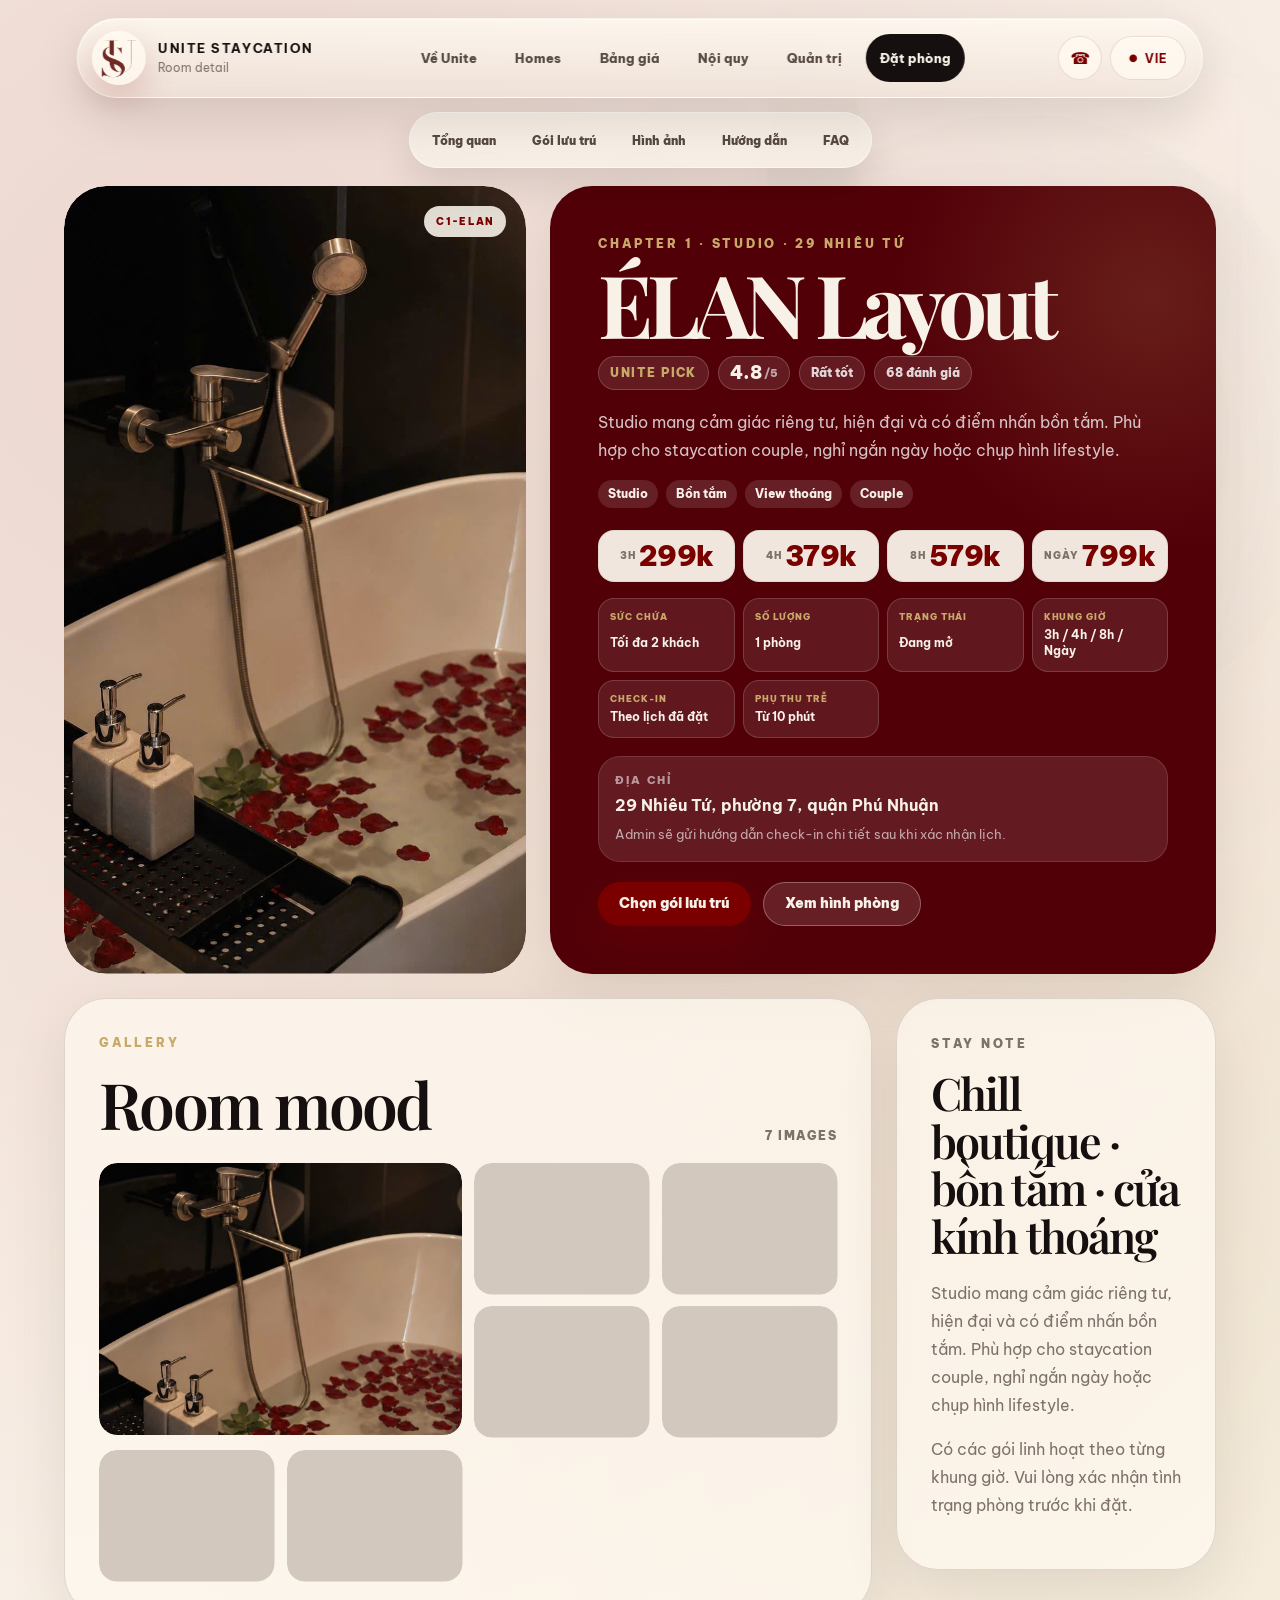
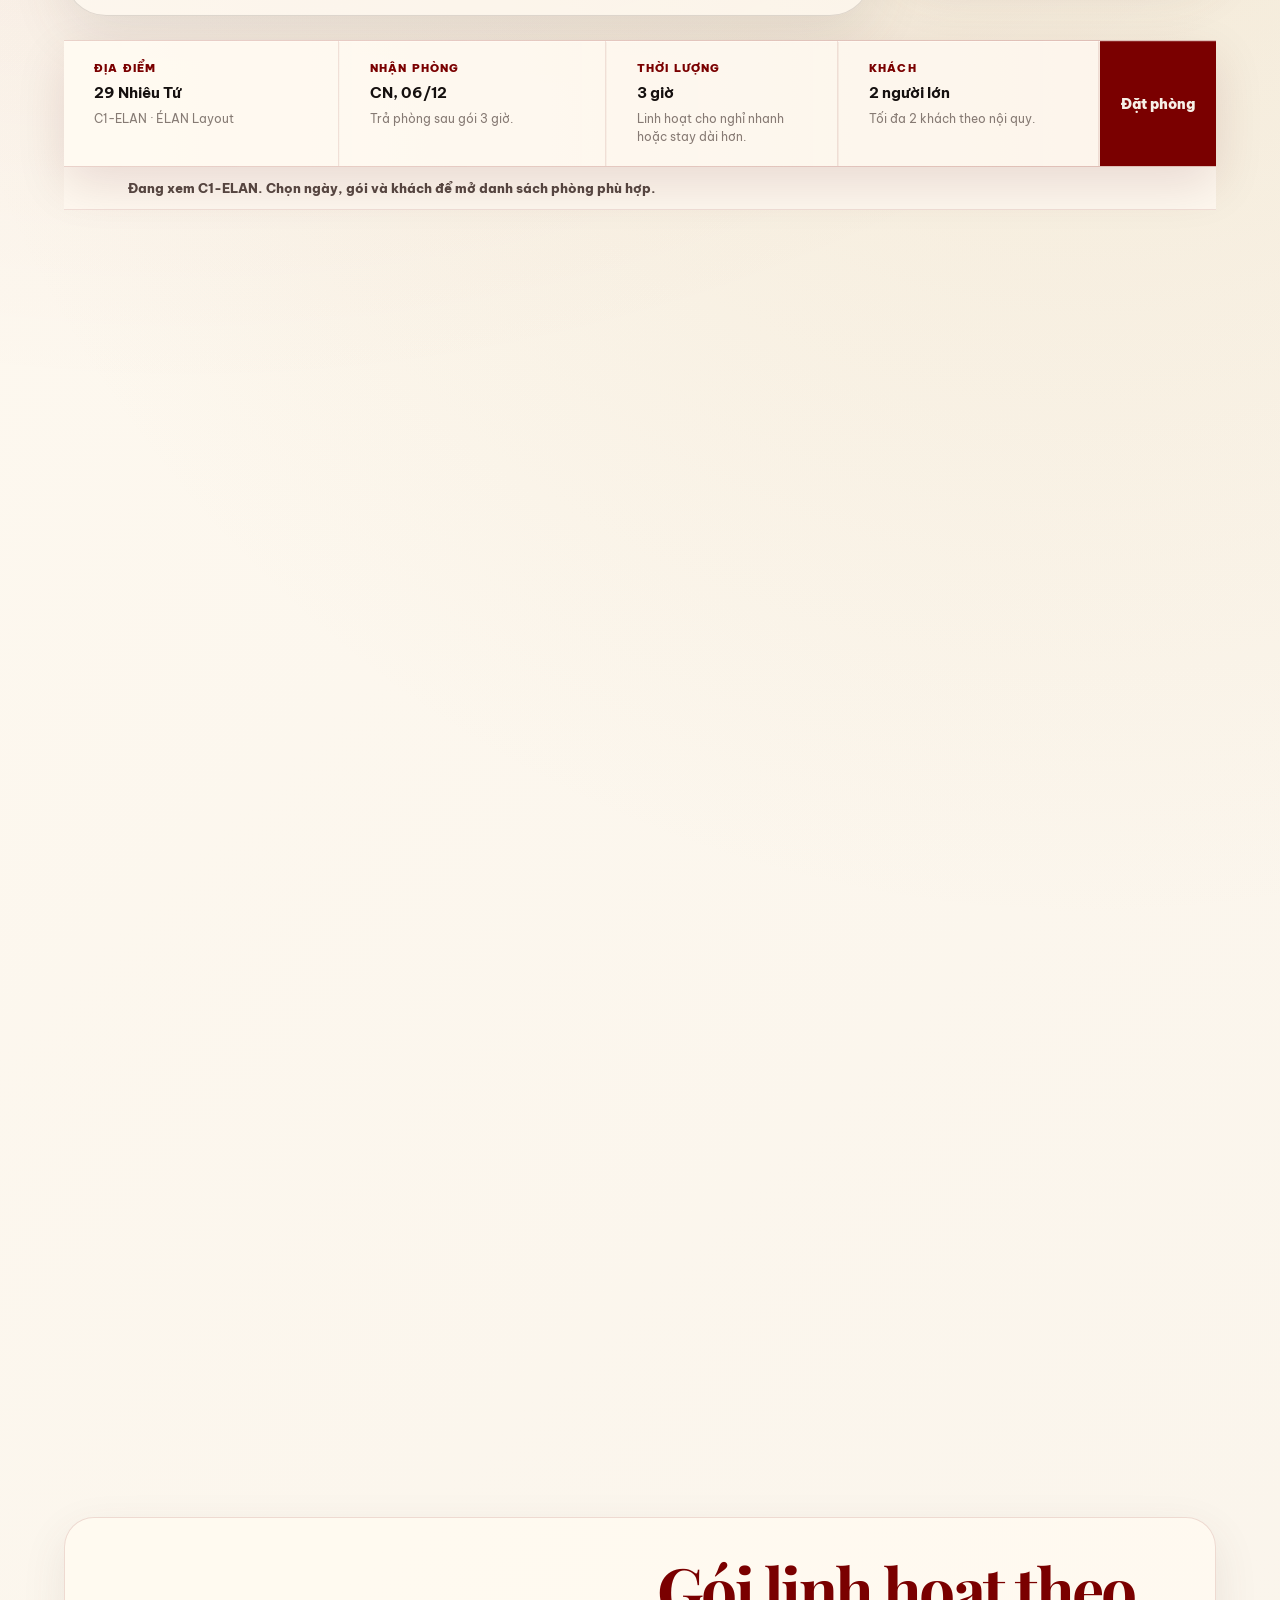
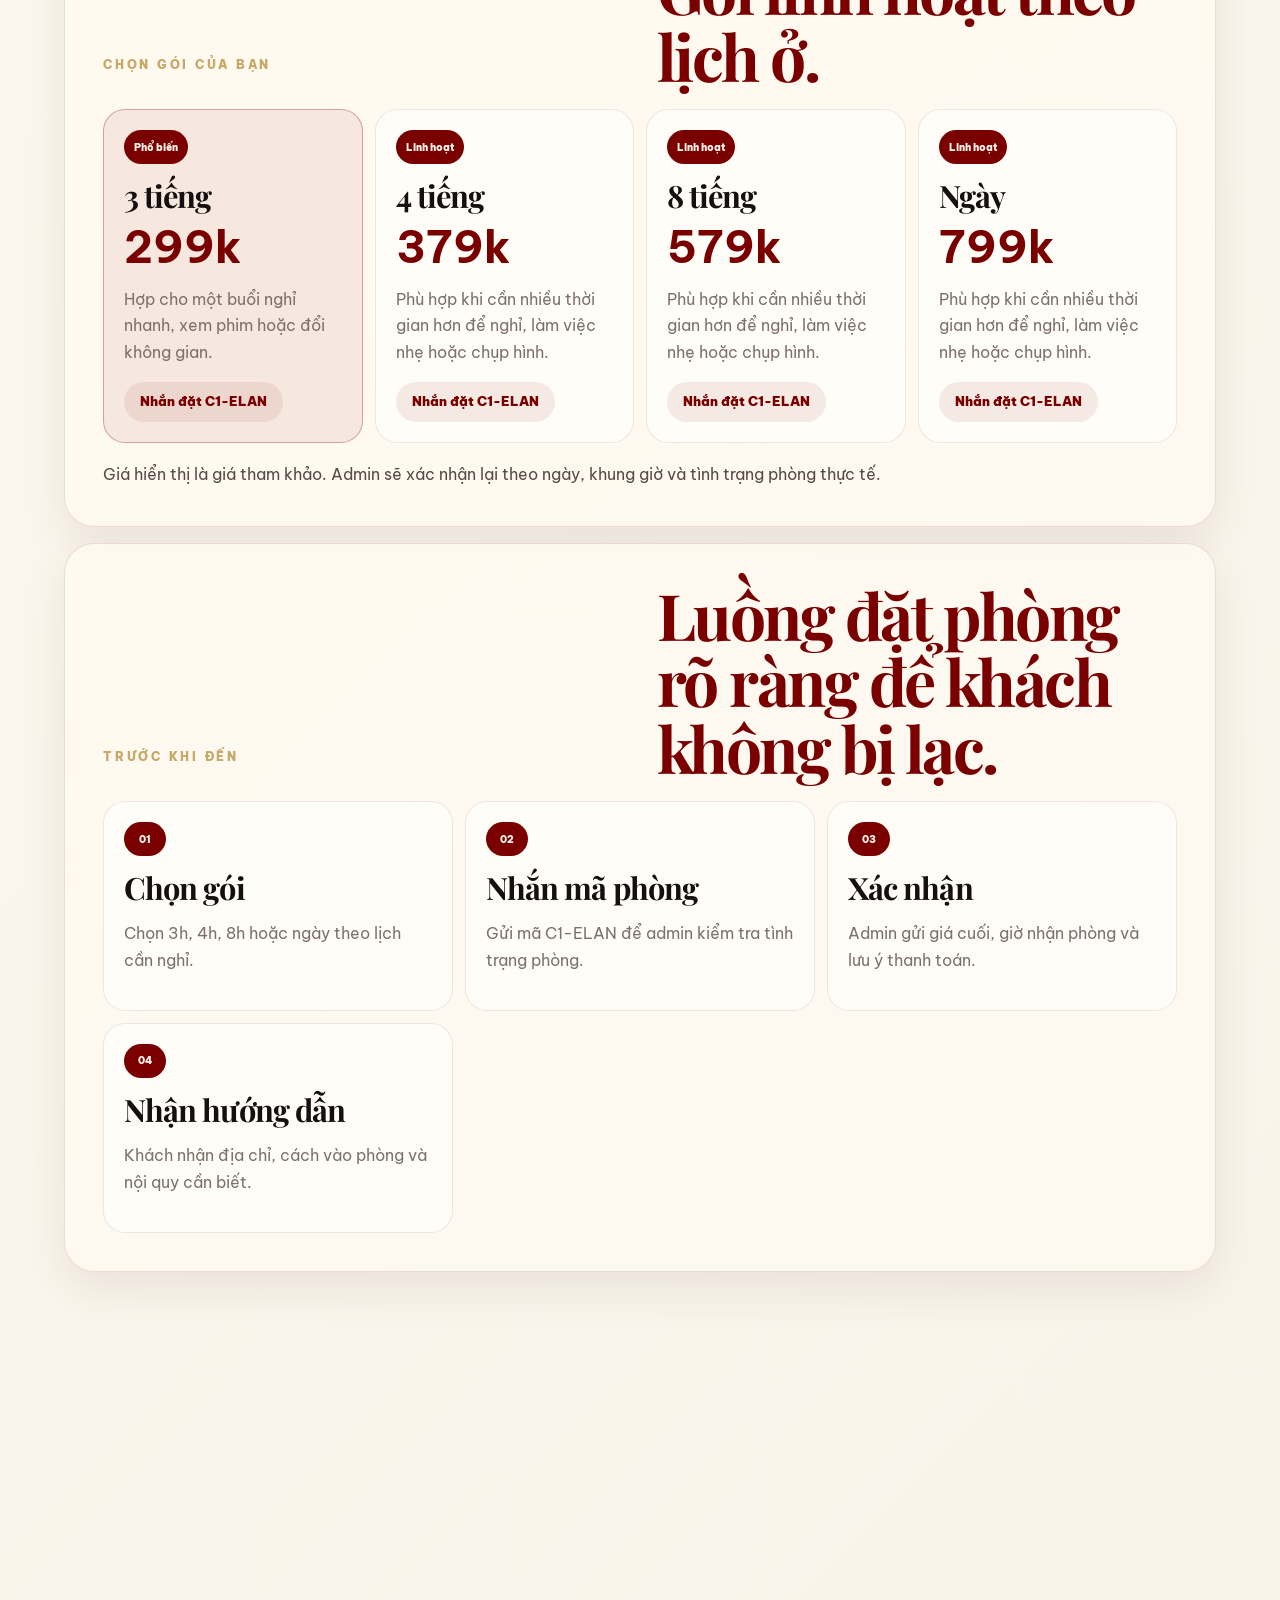
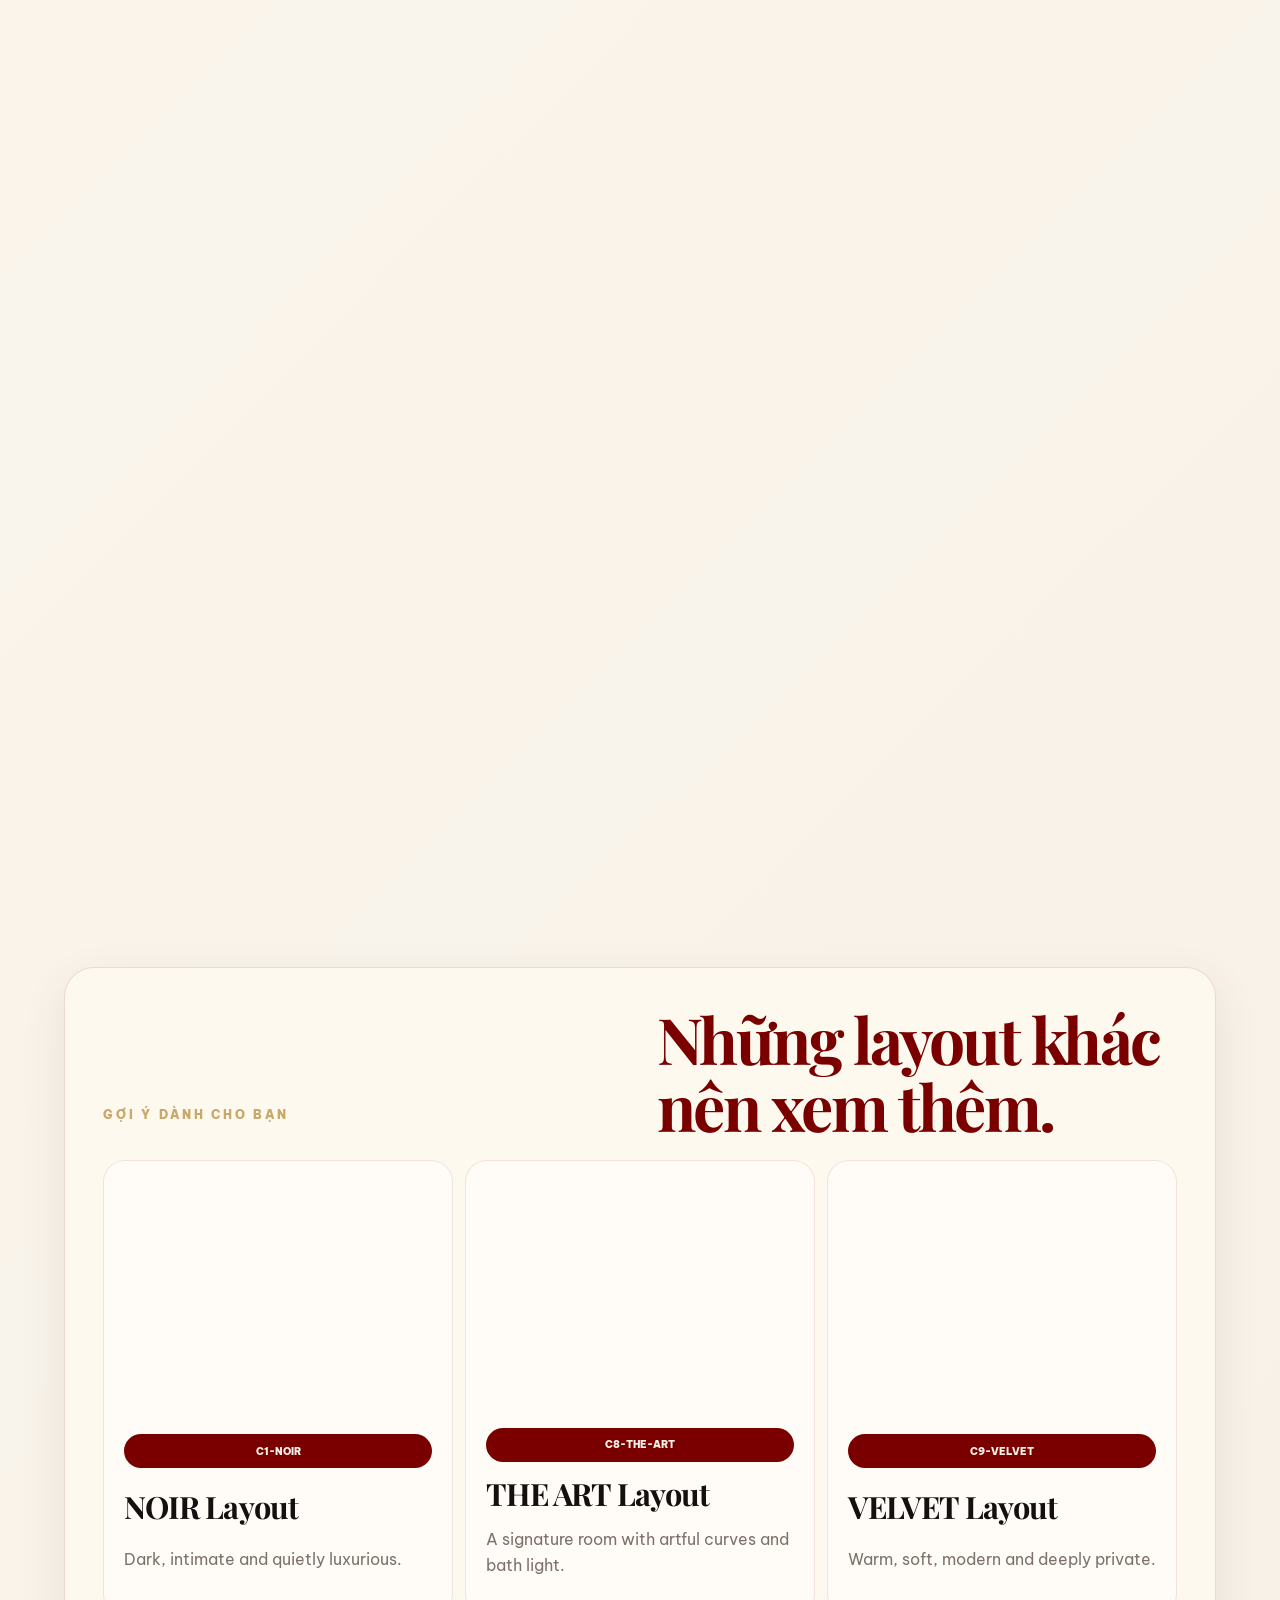
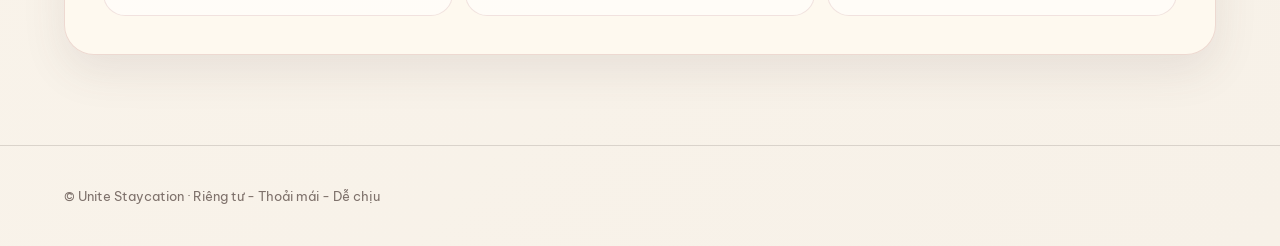
==== commit aef74b18: "Add files via upload" ====
--- a/room.html
+++ b/room.html
@@ -6,13 +6,14 @@
   <title>Room Detail | Unite Staycation</title>
   <meta name="description" content="Chi tiết layout, hình ảnh và bảng giá phòng Unite Staycation." />
   <link rel="stylesheet" href="css/style.css" />
+  <link rel="stylesheet" href="css/custom.css?v=smart-dock-v89" />
 </head>
 <body data-page="room">
   <div class="page-progress" id="pageProgress"></div>
 
   <header class="site-header" id="siteHeader">
     <a class="brand" href="index.html" aria-label="Unite Staycation">
-      <span class="brand-logo"><img src="https://techbytruong.wordpress.com/wp-content/uploads/2026/06/logo-staycation.png" alt="Unite Staycation logo"></span>
+      <span class="brand-logo"><img src="logo/logo.png" alt="Unite Staycation logo"></span>
       <span class="brand-copy">
         <strong>Unite Staycation</strong>
         <small>Room detail</small>
@@ -24,8 +25,23 @@
       <a href="index.html#homes">Homes</a>
       <a href="index.html#priceList">Bảng giá</a>
       <a href="index.html#rules">Nội quy</a>
-      <a class="nav-cta" href="index.html">Trang chính</a>
+      <a href="admin.html">Quản trị</a>
+      <a class="nav-cta" href="rooms.html">Đặt phòng</a>
     </nav>
+
+    <div class="header-tools" aria-label="Công cụ nhanh">
+      <button class="tool-icon" type="button" aria-label="Liên hệ nhanh">☎</button>
+      <div class="language-switcher" id="languageSwitcher">
+        <button class="language-current" type="button" id="languageToggle" aria-expanded="false">
+          <span>●</span><strong>VIE</strong>
+        </button>
+        <div class="language-menu" id="languageMenu" aria-label="Chọn ngôn ngữ">
+          <button type="button" data-lang="ENG"><span>●</span> ENG</button>
+          <button type="button" data-lang="VIE" class="active"><span>●</span> VIE</button>
+          <button type="button" data-lang="CHN"><span>●</span> CHN</button>
+        </div>
+      </div>
+    </div>
   </header>
 
   <main id="roomDetail" class="room-detail-page"></main>
@@ -34,7 +50,8 @@
     <p>© Unite Staycation · Riêng tư - Thoải mái - Dễ chịu</p>
   </footer>
 
-  <script src="js/rooms.js"></script>
-  <script src="js/app.js"></script>
+  <script src="js/rooms.js?v=smart-dock-v89"></script>
+  <script src="js/app.js?v=smart-dock-v89"></script>
+  <script src="js/luxury-effects.js"></script>
 </body>
 </html>
--- a/css/style.css
+++ b/css/style.css
@@ -3048,3 +3048,782 @@
     animation: none !important;
   }
 }
+
+
+/* ===== V2.6.2 PATCH: mobile room detail must be single-column, no horizontal overflow ===== */
+
+/* Global overflow guard */
+html,
+body {
+  max-width: 100%;
+  overflow-x: hidden !important;
+}
+
+/* Header safety on small screens */
+@media (max-width: 900px) {
+  .site-header {
+    width: auto !important;
+    max-width: calc(100vw - 16px) !important;
+    left: 8px !important;
+    right: 8px !important;
+    gap: 8px !important;
+    overflow: hidden !important;
+  }
+
+  .brand {
+    min-width: 0 !important;
+    flex: 1 1 auto !important;
+  }
+
+  .brand-copy {
+    min-width: 0 !important;
+  }
+
+  .brand strong {
+    max-width: 185px !important;
+    overflow: hidden !important;
+    text-overflow: ellipsis !important;
+    white-space: nowrap !important;
+  }
+
+  .top-nav {
+    flex: 0 0 auto !important;
+  }
+
+  .top-nav a:not(.nav-cta) {
+    display: none !important;
+  }
+
+  .nav-cta {
+    max-width: 88px !important;
+    min-height: 40px !important;
+    padding: 0 12px !important;
+    overflow: hidden !important;
+    text-overflow: ellipsis !important;
+    white-space: nowrap !important;
+    font-size: 12px !important;
+  }
+}
+
+/* Force room detail into a clean mobile bio layout */
+@media (max-width: 900px) {
+  body[data-page="room"] .room-detail-page {
+    width: 100% !important;
+    max-width: 100vw !important;
+    padding: calc(92px + env(safe-area-inset-top)) 14px calc(92px + env(safe-area-inset-bottom)) !important;
+    overflow-x: hidden !important;
+  }
+
+  body[data-page="room"] .detail-top {
+    display: grid !important;
+    grid-template-columns: 1fr !important;
+    gap: 14px !important;
+    width: 100% !important;
+    max-width: 100% !important;
+    align-items: stretch !important;
+  }
+
+  body[data-page="room"] .detail-cover,
+  body[data-page="room"] .detail-info {
+    width: 100% !important;
+    max-width: 100% !important;
+    min-width: 0 !important;
+    box-sizing: border-box !important;
+  }
+
+  body[data-page="room"] .detail-cover {
+    min-height: 0 !important;
+    height: auto !important;
+    aspect-ratio: 4 / 5 !important;
+    border-radius: 28px !important;
+    clip-path: inset(0 round 28px) !important;
+  }
+
+  body[data-page="room"] .detail-cover img {
+    width: 100% !important;
+    height: 100% !important;
+    object-fit: cover !important;
+  }
+
+  body[data-page="room"] .detail-info {
+    min-height: 0 !important;
+    padding: 24px 18px !important;
+    border-radius: 28px !important;
+  }
+
+  body[data-page="room"] .detail-info .eyebrow {
+    margin-bottom: 12px !important;
+    font-size: 10px !important;
+    line-height: 1.45 !important;
+    letter-spacing: 0.16em !important;
+  }
+
+  body[data-page="room"] .detail-info h1 {
+    max-width: 100% !important;
+    margin: 0 !important;
+    font-size: clamp(44px, 13vw, 68px) !important;
+    line-height: 0.9 !important;
+    letter-spacing: -0.055em !important;
+    overflow-wrap: normal !important;
+  }
+
+  body[data-page="room"] .detail-desc {
+    max-width: 100% !important;
+    margin-top: 16px !important;
+    color: rgba(255,255,255,0.78) !important;
+    font-size: 14px !important;
+    line-height: 1.65 !important;
+  }
+
+  body[data-page="room"] .tag-list {
+    gap: 7px !important;
+    margin-top: 14px !important;
+  }
+
+  body[data-page="room"] .tag {
+    padding: 7px 9px !important;
+    font-size: 11px !important;
+  }
+
+  body[data-page="room"] .detail-price-compact {
+    margin-top: 16px !important;
+  }
+
+  body[data-page="room"] .compact-price-line {
+    display: grid !important;
+    grid-template-columns: repeat(2, minmax(0, 1fr)) !important;
+    gap: 8px !important;
+  }
+
+  body[data-page="room"] .compact-price-line span {
+    min-width: 0 !important;
+    padding: 11px 10px !important;
+    border-radius: 16px !important;
+    font-size: 25px !important;
+    text-align: left !important;
+  }
+
+  body[data-page="room"] .compact-price-line small {
+    font-size: 9px !important;
+    letter-spacing: 0.08em !important;
+  }
+
+  body[data-page="room"] .address-box {
+    margin-top: 14px !important;
+    padding: 14px !important;
+    border-radius: 18px !important;
+  }
+
+  body[data-page="room"] .detail-actions {
+    display: grid !important;
+    grid-template-columns: 1fr !important;
+    gap: 10px !important;
+    margin-top: 16px !important;
+  }
+
+  body[data-page="room"] .detail-actions .btn {
+    width: 100% !important;
+  }
+
+  body[data-page="room"] .detail-body {
+    display: grid !important;
+    grid-template-columns: 1fr !important;
+    gap: 14px !important;
+    width: 100% !important;
+    max-width: 100% !important;
+    margin-top: 14px !important;
+  }
+
+  body[data-page="room"] .gallery-panel {
+    width: 100% !important;
+    max-width: 100% !important;
+    padding: 18px !important;
+    border-radius: 28px !important;
+  }
+
+  body[data-page="room"] .gallery-heading {
+    display: flex !important;
+    align-items: end !important;
+    justify-content: space-between !important;
+    gap: 12px !important;
+    margin-bottom: 14px !important;
+  }
+
+  body[data-page="room"] .gallery-heading h2 {
+    font-size: clamp(38px, 11vw, 54px) !important;
+    line-height: 0.9 !important;
+  }
+
+  body[data-page="room"] .gallery-heading span {
+    flex: 0 0 auto !important;
+    font-size: 10px !important;
+  }
+
+  body[data-page="room"] .gallery-grid {
+    display: grid !important;
+    grid-template-columns: repeat(2, minmax(0, 1fr)) !important;
+    gap: 8px !important;
+  }
+
+  body[data-page="room"] .gallery-item {
+    width: 100% !important;
+    border-radius: 16px !important;
+    clip-path: inset(0 round 16px) !important;
+    aspect-ratio: 1 / 1 !important;
+  }
+
+  body[data-page="room"] .gallery-item:first-child {
+    grid-column: span 2 !important;
+    grid-row: auto !important;
+    aspect-ratio: 16 / 10 !important;
+  }
+
+  body[data-page="room"] .detail-note {
+    display: none !important;
+  }
+
+  body[data-page="room"] .floating-book {
+    display: flex !important;
+    width: min(560px, calc(100vw - 24px)) !important;
+  }
+}
+
+/* Extra small phones */
+@media (max-width: 390px) {
+  body[data-page="room"] .room-detail-page {
+    padding-left: 10px !important;
+    padding-right: 10px !important;
+  }
+
+  .brand strong {
+    max-width: 145px !important;
+  }
+
+  .nav-cta {
+    max-width: 70px !important;
+    padding: 0 10px !important;
+  }
+
+  body[data-page="room"] .detail-cover {
+    aspect-ratio: 4 / 5.4 !important;
+  }
+
+  body[data-page="room"] .detail-info {
+    padding: 22px 16px !important;
+  }
+
+  body[data-page="room"] .detail-info h1 {
+    font-size: clamp(40px, 12vw, 58px) !important;
+  }
+
+  body[data-page="room"] .compact-price-line span {
+    font-size: 23px !important;
+  }
+}
+
+
+/* ===== V2.6.3 PATCH: mobile hero clean luxury, remove messy stacked frames on phone ===== */
+
+@media (max-width: 760px) {
+  body[data-page="home"] .hero-cinematic {
+    display: block !important;
+    min-height: auto !important;
+    padding: calc(102px + env(safe-area-inset-top)) 16px 38px !important;
+    background:
+      linear-gradient(180deg, rgba(21, 16, 15, 0.92), rgba(82, 0, 8, 0.90)),
+      url("../img/C8-THE-ART/0.jpg") center/cover !important;
+  }
+
+  body[data-page="home"] .hero-noise {
+    background:
+      radial-gradient(circle at 72% 18%, rgba(255,255,255,0.12), transparent 24%),
+      linear-gradient(to bottom, rgba(0,0,0,0.10), rgba(0,0,0,0.54)) !important;
+  }
+
+  body[data-page="home"] .hero-outline,
+  body[data-page="home"] .hero-stack,
+  body[data-page="home"] .hero-orbit,
+  body[data-page="home"] .hero-ambient,
+  body[data-page="home"] .hero-mood-note,
+  body[data-page="home"] .scroll-cue {
+    display: none !important;
+  }
+
+  body[data-page="home"] .hero-copy {
+    width: 100% !important;
+    max-width: 100% !important;
+    padding: 0 !important;
+  }
+
+  body[data-page="home"] .eyebrow {
+    max-width: 320px !important;
+    margin-bottom: 14px !important;
+    font-size: 10px !important;
+    line-height: 1.55 !important;
+    letter-spacing: 0.18em !important;
+  }
+
+  body[data-page="home"] .hero-logo.image-logo {
+    width: 132px !important;
+    margin: 18px 0 22px !important;
+    opacity: 0.96 !important;
+  }
+
+  body[data-page="home"] .hero-copy h1.hero-title {
+    max-width: 330px !important;
+    font-size: clamp(48px, 14vw, 68px) !important;
+    line-height: 0.9 !important;
+    letter-spacing: -0.055em !important;
+  }
+
+  body[data-page="home"] .hero-copy h1.hero-title em {
+    margin-top: -0.04em !important;
+    font-size: 0.76em !important;
+    line-height: 1 !important;
+  }
+
+  body[data-page="home"] .hero-values {
+    display: grid !important;
+    grid-template-columns: repeat(3, minmax(0, 1fr)) !important;
+    gap: 8px !important;
+    margin-top: 20px !important;
+    max-width: 100% !important;
+  }
+
+  body[data-page="home"] .hero-values span {
+    min-height: 38px !important;
+    padding: 0 8px !important;
+    justify-content: center !important;
+    border-color: rgba(255,255,255,0.20) !important;
+    background: rgba(255,255,255,0.10) !important;
+    font-size: 9px !important;
+    letter-spacing: 0.10em !important;
+    white-space: nowrap !important;
+  }
+
+  body[data-page="home"] .hero-subtitle {
+    max-width: 100% !important;
+    margin-top: 18px !important;
+    color: rgba(255,255,255,0.78) !important;
+    font-size: 14px !important;
+    line-height: 1.75 !important;
+  }
+
+  body[data-page="home"] .hero-actions {
+    display: grid !important;
+    grid-template-columns: 1fr !important;
+    gap: 10px !important;
+    margin-top: 24px !important;
+  }
+
+  body[data-page="home"] .hero-actions .btn {
+    width: 100% !important;
+    min-height: 54px !important;
+  }
+
+  body[data-page="home"] .hero-actions .btn.ghost {
+    background: rgba(255,255,255,0.12) !important;
+  }
+
+  /* Add a clean single featured card instead of 3 stacked frames */
+  body[data-page="home"] .hero-copy::after {
+    content: "Bộ sưu tập phòng được trình bày ngay bên dưới";
+    display: block;
+    margin-top: 18px;
+    padding: 13px 14px;
+    border: 1px solid rgba(255,255,255,0.14);
+    border-radius: 18px;
+    color: rgba(255,255,255,0.72);
+    background: rgba(255,255,255,0.07);
+    backdrop-filter: blur(12px);
+    font-size: 12px;
+    line-height: 1.55;
+    text-align: center;
+  }
+
+  /* Pull Room Reel closer after hero so user sees rooms immediately */
+  body[data-page="home"] .ticker-section {
+    display: none !important;
+  }
+
+  body[data-page="home"] .reel-section {
+    padding-top: 42px !important;
+  }
+
+  body[data-page="home"] .reel-heading {
+    padding-inline: 16px !important;
+    padding-bottom: 10px !important;
+  }
+
+  body[data-page="home"] .reel-heading h2 {
+    max-width: 100% !important;
+    font-size: clamp(40px, 12vw, 56px) !important;
+    line-height: 0.92 !important;
+  }
+
+  body[data-page="home"] .reel-window {
+    padding-top: 18px !important;
+  }
+}
+
+/* Extra compact for very small Android/iPhone widths */
+@media (max-width: 390px) {
+  body[data-page="home"] .hero-cinematic {
+    padding-left: 12px !important;
+    padding-right: 12px !important;
+  }
+
+  body[data-page="home"] .hero-logo.image-logo {
+    width: 118px !important;
+  }
+
+  body[data-page="home"] .hero-copy h1.hero-title {
+    font-size: clamp(44px, 13.5vw, 60px) !important;
+  }
+
+  body[data-page="home"] .hero-values span {
+    font-size: 8.5px !important;
+    padding: 0 6px !important;
+  }
+}
+
+
+/* ===== V2.6.4 PATCH: phone room detail + intelligent Room Reel gestures ===== */
+
+/* Reel: vertical swipe should scroll page; horizontal swipe is handled by JS */
+.reel-window {
+  touch-action: pan-y !important;
+  overscroll-behavior-x: contain;
+  -webkit-overflow-scrolling: touch;
+}
+
+.reel-card {
+  touch-action: pan-y !important;
+}
+
+/* Bulletproof detail page stacking on phones and tablets */
+@media (max-width: 1024px), (pointer: coarse) and (max-width: 1180px) {
+  body[data-page="room"] {
+    overflow-x: hidden !important;
+  }
+
+  body[data-page="room"] .room-detail-page {
+    display: block !important;
+    width: 100% !important;
+    max-width: 100vw !important;
+    padding: calc(96px + env(safe-area-inset-top)) 14px calc(92px + env(safe-area-inset-bottom)) !important;
+    overflow-x: hidden !important;
+  }
+
+  body[data-page="room"] .detail-top {
+    display: flex !important;
+    flex-direction: column !important;
+    gap: 14px !important;
+    width: 100% !important;
+    max-width: 100% !important;
+  }
+
+  body[data-page="room"] .detail-cover,
+  body[data-page="room"] .detail-info,
+  body[data-page="room"] .detail-body,
+  body[data-page="room"] .gallery-panel,
+  body[data-page="room"] .detail-note {
+    width: 100% !important;
+    max-width: 100% !important;
+    min-width: 0 !important;
+    box-sizing: border-box !important;
+  }
+
+  body[data-page="room"] .detail-cover {
+    order: 1 !important;
+    display: block !important;
+    height: auto !important;
+    min-height: 0 !important;
+    aspect-ratio: 4 / 5 !important;
+    border-radius: 28px !important;
+    overflow: hidden !important;
+    clip-path: inset(0 round 28px) !important;
+  }
+
+  body[data-page="room"] .detail-cover img {
+    width: 100% !important;
+    height: 100% !important;
+    object-fit: cover !important;
+  }
+
+  body[data-page="room"] .detail-info {
+    order: 2 !important;
+    display: block !important;
+    min-height: 0 !important;
+    padding: 24px 18px !important;
+    border-radius: 28px !important;
+  }
+
+  body[data-page="room"] .detail-info .eyebrow {
+    margin-bottom: 11px !important;
+    font-size: 10px !important;
+    line-height: 1.45 !important;
+    letter-spacing: 0.14em !important;
+  }
+
+  body[data-page="room"] .detail-info h1 {
+    max-width: 100% !important;
+    margin: 0 !important;
+    font-size: clamp(42px, 12.5vw, 66px) !important;
+    line-height: 0.92 !important;
+    letter-spacing: -0.055em !important;
+    white-space: normal !important;
+    overflow-wrap: normal !important;
+    word-break: normal !important;
+  }
+
+  body[data-page="room"] .detail-desc {
+    max-width: 100% !important;
+    margin-top: 15px !important;
+    font-size: 14px !important;
+    line-height: 1.65 !important;
+  }
+
+  body[data-page="room"] .tag-list {
+    margin-top: 14px !important;
+    gap: 7px !important;
+  }
+
+  body[data-page="room"] .tag {
+    padding: 7px 9px !important;
+    font-size: 11px !important;
+  }
+
+  body[data-page="room"] .detail-price-compact {
+    margin-top: 16px !important;
+  }
+
+  body[data-page="room"] .compact-price-line {
+    display: grid !important;
+    grid-template-columns: repeat(2, minmax(0, 1fr)) !important;
+    gap: 8px !important;
+    width: 100% !important;
+  }
+
+  body[data-page="room"] .compact-price-line span {
+    min-width: 0 !important;
+    padding: 11px 10px !important;
+    border-radius: 16px !important;
+    font-size: 25px !important;
+  }
+
+  body[data-page="room"] .compact-price-line small {
+    font-size: 9px !important;
+    letter-spacing: 0.08em !important;
+  }
+
+  body[data-page="room"] .address-box {
+    margin-top: 14px !important;
+    padding: 14px !important;
+    border-radius: 18px !important;
+  }
+
+  body[data-page="room"] .detail-actions {
+    display: grid !important;
+    grid-template-columns: 1fr !important;
+    gap: 10px !important;
+    margin-top: 16px !important;
+  }
+
+  body[data-page="room"] .detail-actions .btn {
+    width: 100% !important;
+  }
+
+  body[data-page="room"] .detail-body {
+    display: block !important;
+    margin-top: 14px !important;
+  }
+
+  body[data-page="room"] .gallery-panel {
+    padding: 18px !important;
+    border-radius: 28px !important;
+  }
+
+  body[data-page="room"] .gallery-heading {
+    display: flex !important;
+    align-items: end !important;
+    justify-content: space-between !important;
+    gap: 12px !important;
+    margin-bottom: 14px !important;
+  }
+
+  body[data-page="room"] .gallery-heading h2 {
+    font-size: clamp(38px, 11vw, 54px) !important;
+    line-height: 0.9 !important;
+  }
+
+  body[data-page="room"] .gallery-heading span {
+    flex: 0 0 auto !important;
+    font-size: 10px !important;
+  }
+
+  body[data-page="room"] .gallery-grid {
+    display: grid !important;
+    grid-template-columns: repeat(2, minmax(0, 1fr)) !important;
+    gap: 8px !important;
+  }
+
+  body[data-page="room"] .gallery-item {
+    width: 100% !important;
+    border-radius: 16px !important;
+    clip-path: inset(0 round 16px) !important;
+    aspect-ratio: 1 / 1 !important;
+  }
+
+  body[data-page="room"] .gallery-item:first-child {
+    grid-column: span 2 !important;
+    grid-row: auto !important;
+    aspect-ratio: 16 / 10 !important;
+  }
+
+  body[data-page="room"] .detail-note {
+    display: none !important;
+  }
+}
+
+/* On mobile browser viewport, ensure header never creates horizontal scroll */
+@media (max-width: 760px) {
+  .site-header {
+    max-width: calc(100vw - 16px) !important;
+    overflow: hidden !important;
+  }
+
+  .brand {
+    min-width: 0 !important;
+    flex: 1 1 auto !important;
+  }
+
+  .brand-copy,
+  .brand-copy strong {
+    min-width: 0 !important;
+    overflow: hidden !important;
+    text-overflow: ellipsis !important;
+    white-space: nowrap !important;
+  }
+
+  .brand-copy strong {
+    max-width: 190px !important;
+  }
+
+  .nav-cta {
+    flex: 0 0 auto !important;
+    max-width: 96px !important;
+    overflow: hidden !important;
+    text-overflow: ellipsis !important;
+    white-space: nowrap !important;
+  }
+
+  body[data-page="room"] .floating-book {
+    display: flex !important;
+    width: min(560px, calc(100vw - 24px)) !important;
+  }
+}
+
+@media (max-width: 390px) {
+  body[data-page="room"] .room-detail-page {
+    padding-left: 10px !important;
+    padding-right: 10px !important;
+  }
+
+  body[data-page="room"] .detail-cover {
+    aspect-ratio: 4 / 5.35 !important;
+  }
+
+  body[data-page="room"] .detail-info {
+    padding: 22px 16px !important;
+  }
+
+  body[data-page="room"] .detail-info h1 {
+    font-size: clamp(40px, 12vw, 58px) !important;
+  }
+
+  .brand-copy strong {
+    max-width: 150px !important;
+  }
+}
+
+
+/* ===== V2.6.5 PATCH: Reel autoplay + vertical gesture + centered header CTA ===== */
+
+.reel-window {
+  touch-action: pan-y !important;
+  overscroll-behavior-x: contain !important;
+  -webkit-overflow-scrolling: touch !important;
+}
+
+.reel-track { will-change: transform; }
+.reel-card { touch-action: pan-y !important; }
+
+.site-header { align-items: center !important; }
+.top-nav { align-items: center !important; align-self: center !important; }
+
+.nav-cta,
+.top-nav .nav-cta {
+  display: inline-flex !important;
+  align-items: center !important;
+  justify-content: center !important;
+  line-height: 1 !important;
+  height: 48px !important;
+  min-height: 48px !important;
+  padding-top: 0 !important;
+  padding-bottom: 0 !important;
+}
+
+@media (max-width: 760px) {
+  .site-header {
+    min-height: 64px !important;
+    padding: 8px 10px !important;
+  }
+
+  .brand { align-items: center !important; }
+
+  .brand-logo {
+    width: 48px !important;
+    height: 48px !important;
+  }
+
+  .brand-copy {
+    display: flex !important;
+    flex-direction: column !important;
+    justify-content: center !important;
+  }
+
+  .top-nav {
+    height: 48px !important;
+    display: flex !important;
+    align-items: center !important;
+  }
+
+  .nav-cta,
+  .top-nav .nav-cta {
+    height: 46px !important;
+    min-height: 46px !important;
+    max-width: 108px !important;
+    padding: 0 16px !important;
+    border-radius: 999px !important;
+    display: inline-flex !important;
+    align-items: center !important;
+    justify-content: center !important;
+    line-height: 1 !important;
+    text-align: center !important;
+    transform: translateY(0) !important;
+  }
+
+  body[data-page="home"] .reel-window { touch-action: pan-y !important; }
+  body[data-page="home"] .reel-card { width: min(330px, 78vw) !important; }
+  body[data-page="home"] .reel-track { gap: 18px !important; }
+}
+
+@media (max-width: 390px) {
+  .brand-copy strong { max-width: 156px !important; }
+  .nav-cta,
+  .top-nav .nav-cta {
+    max-width: 92px !important;
+    padding: 0 12px !important;
+  }
+}
--- a/css/custom.css
+++ b/css/custom.css
@@ -0,0 +1,3501 @@
+@import url("https://fonts.googleapis.com/css2?family=Be+Vietnam+Pro:wght@400;500;600;700;800;900&family=Playfair+Display:ital,wght@0,500;0,600;0,700;0,800;1,500;1,600;1,700;1,800&display=swap");
+
+/* ==========================================================================
+   UNITE STAYCATION - COMPLETE V8 FINAL
+   Mục tiêu:
+   1) Header pill nổi, không tạo mảng trắng full ngang.
+   2) Cụm hero xuống thấp hơn để không bị menu che trên mọi màn hình.
+   3) Logo nền siêu to mờ hơn, blur dày hơn, đứng im, chỉ tô màu theo scroll.
+   4) Fix nhảy chữ, số giá, chip/nút, đa nền tảng.
+   ========================================================================== */
+
+:root {
+  --sans: "Be Vietnam Pro", system-ui, -apple-system, BlinkMacSystemFont, "Segoe UI", sans-serif;
+  --serif: "Playfair Display", Georgia, "Times New Roman", serif;
+  --script: "Playfair Display", Georgia, "Times New Roman", serif;
+  --room-font: "Playfair Display", Georgia, "Times New Roman", serif;
+  --price-font: "Be Vietnam Pro", system-ui, -apple-system, BlinkMacSystemFont, "Segoe UI", sans-serif;
+
+  --dark-red: #7a0000;
+  --wine: #520008;
+  --ivory: #f7f1e8;
+  --ivory-2: #fffaf1;
+  --gold: #c8a96a;
+  --ink: #15100f;
+  --gray-brown: #574944;
+
+  --us-logo-fill: 0%;
+  --us-logo-opacity: .34;
+  --us-logo-base: rgba(122, 0, 0, .055);
+  --us-logo-fill-1: rgba(122, 0, 0, .52);
+  --us-logo-fill-2: rgba(188, 145, 73, .45);
+  --us-logo-fill-3: rgba(255, 239, 205, .18);
+  --us-logo-glow: rgba(122, 0, 0, .06);
+  --us-logo-shadow: rgba(78, 0, 8, .10);
+  --us-veil-2: rgba(90, 0, 8, .018);
+}
+
+/* Tắt các logo nền pseudo cũ để không chồng patch */
+html::after,
+body::after,
+html::before,
+body::before {
+  content: none !important;
+}
+
+html,
+body {
+  margin: 0 !important;
+  padding: 0 !important;
+  max-width: 100%;
+  overflow-x: hidden !important;
+  scroll-padding-top: 112px;
+}
+
+.page-loader.hide {
+  opacity: 0 !important;
+  visibility: hidden !important;
+  pointer-events: none !important;
+}
+
+/* =========================================================
+   HEADER FINAL: pill nổi, không còn mảng trắng full ngang
+   ========================================================= */
+
+.site-header {
+  position: fixed !important;
+  top: max(18px, env(safe-area-inset-top)) !important;
+  left: 50% !important;
+  right: auto !important;
+  transform: translateX(-50%) !important;
+
+  width: min(1480px, calc(100vw - clamp(56px, 12vw, 280px))) !important;
+  max-width: 1480px !important;
+  min-height: 76px !important;
+
+  z-index: 1000 !important;
+  display: flex !important;
+  justify-content: space-between !important;
+  align-items: center !important;
+  gap: clamp(14px, 2vw, 28px) !important;
+
+  margin: 0 !important;
+  padding: 12px 16px 12px 14px !important;
+  border: 1px solid rgba(255,255,255,.54) !important;
+  border-radius: 999px !important;
+  background:
+    linear-gradient(180deg, rgba(255,250,241,.82), rgba(238,226,216,.68)) !important;
+  box-shadow:
+    0 18px 50px rgba(23,16,15,.12),
+    inset 0 1px 0 rgba(255,255,255,.58) !important;
+  backdrop-filter: blur(16px) saturate(1.04) !important;
+  -webkit-backdrop-filter: blur(16px) saturate(1.04) !important;
+  overflow: visible !important;
+}
+
+.site-header.is-scrolled {
+  top: max(10px, env(safe-area-inset-top)) !important;
+  min-height: 68px !important;
+  background:
+    linear-gradient(180deg, rgba(255,250,241,.90), rgba(238,226,216,.76)) !important;
+  box-shadow:
+    0 16px 44px rgba(23,16,15,.15),
+    inset 0 1px 0 rgba(255,255,255,.60) !important;
+}
+
+.site-header::before,
+.site-header::after {
+  content: none !important;
+}
+
+.nav-shell,
+.header-shell {
+  background: transparent !important;
+  border: 0 !important;
+  box-shadow: none !important;
+  max-width: none !important;
+}
+
+/* =========================================================
+   HEADER CHILDREN SAFE
+   ========================================================= */
+
+.brand {
+  display: inline-flex !important;
+  align-items: center !important;
+  gap: 12px !important;
+  min-width: 0 !important;
+  flex: 0 1 auto !important;
+}
+
+.brand-logo {
+  flex: 0 0 auto !important;
+}
+
+.brand-copy {
+  min-width: 0 !important;
+}
+
+.brand strong {
+  white-space: nowrap !important;
+  overflow: hidden !important;
+  text-overflow: ellipsis !important;
+}
+
+.top-nav {
+  display: flex !important;
+  align-items: center !important;
+  justify-content: flex-end !important;
+  gap: clamp(6px, .8vw, 12px) !important;
+  min-width: 0 !important;
+  flex: 0 0 auto !important;
+}
+
+.top-nav a {
+  display: inline-flex !important;
+  align-items: center !important;
+  justify-content: center !important;
+  min-height: 44px !important;
+  padding-top: 0 !important;
+  padding-bottom: 0 !important;
+  line-height: 1 !important;
+  white-space: nowrap !important;
+}
+
+.nav-cta,
+.top-nav .nav-cta {
+  min-height: 48px !important;
+  height: 48px !important;
+}
+
+.header-tools {
+  position: relative;
+  z-index: 4;
+  display: inline-flex;
+  align-items: center;
+  gap: 8px;
+  flex: 0 0 auto;
+}
+
+.tool-icon,
+.language-current {
+  display: inline-flex;
+  align-items: center;
+  justify-content: center;
+  min-width: 44px;
+  height: 44px;
+  border: 1px solid rgba(122, 0, 0, .13);
+  border-radius: 999px;
+  background: rgba(255, 250, 241, .78);
+  color: var(--dark-red);
+  cursor: pointer;
+  font-weight: 900;
+  box-shadow: inset 0 1px 0 rgba(255,255,255,.62);
+  transition: transform .22s ease, background .22s ease, border-color .22s ease;
+}
+
+.tool-icon:hover,
+.language-current:hover {
+  transform: translateY(-1px);
+  background: rgba(122, 0, 0, .08);
+  border-color: rgba(122, 0, 0, .24);
+}
+
+.language-switcher {
+  position: relative;
+}
+
+.language-current {
+  gap: 7px;
+  min-width: 76px;
+  padding-inline: 12px;
+}
+
+.language-current span,
+.language-menu span {
+  color: var(--dark-red);
+  font-size: 10px;
+  line-height: 1;
+}
+
+.language-current strong {
+  font-size: 12px;
+  letter-spacing: .08em;
+}
+
+.language-menu {
+  position: absolute;
+  top: calc(100% + 12px);
+  right: 0;
+  z-index: 20;
+  display: grid;
+  gap: 4px;
+  min-width: 142px;
+  padding: 8px;
+  border: 1px solid rgba(255,255,255,.14);
+  border-radius: 18px;
+  background: #1b2533;
+  color: var(--ivory);
+  box-shadow: 0 22px 58px rgba(21, 16, 15, .24);
+  opacity: 0;
+  pointer-events: none;
+  transform: translateY(-6px);
+  transition: opacity .18s ease, transform .18s ease;
+}
+
+.language-switcher.open .language-menu {
+  opacity: 1;
+  pointer-events: auto;
+  transform: translateY(0);
+}
+
+.language-menu button {
+  display: flex;
+  align-items: center;
+  gap: 9px;
+  min-height: 40px;
+  padding: 0 10px;
+  border: 0;
+  border-radius: 12px;
+  background: transparent;
+  color: inherit;
+  cursor: pointer;
+  font-size: 13px;
+  font-weight: 900;
+  text-align: left;
+}
+
+.language-menu button:hover,
+.language-menu button.active {
+  background: rgba(255,255,255,.10);
+}
+
+/* =========================================================
+   HERO: hạ nguyên cụm nội dung xuống, không bị menu che
+   ========================================================= */
+
+body[data-page="home"] .hero-cinematic {
+  margin-top: 0 !important;
+  min-height: 100svh !important;
+  padding-top: calc(clamp(168px, 16vh, 218px) + env(safe-area-inset-top)) !important;
+  padding-bottom: clamp(58px, 8vh, 88px) !important;
+  align-items: center !important;
+}
+
+body[data-page="home"] .hero-copy {
+  margin-top: clamp(18px, 3.4vh, 46px) !important;
+  max-width: 760px !important;
+}
+
+body[data-page="home"] .eyebrow {
+  margin-bottom: clamp(16px, 2vh, 22px) !important;
+}
+
+body[data-page="home"] .hero-logo {
+  margin-top: clamp(18px, 2.2vh, 28px) !important;
+  margin-bottom: clamp(20px, 2.6vh, 34px) !important;
+}
+
+/* =========================================================
+   LOGO VISIBLE
+   ========================================================= */
+
+.brand-logo img,
+.hero-logo.image-logo img,
+.rules-brand.image-logo img {
+  content: url("../logo/logo.png");
+}
+
+.brand-logo {
+  background: rgba(255, 250, 241, .78);
+}
+
+.brand-logo img {
+  filter:
+    brightness(0)
+    saturate(100%)
+    invert(13%)
+    sepia(68%)
+    saturate(2112%)
+    hue-rotate(342deg)
+    brightness(86%)
+    contrast(98%);
+  opacity: .92;
+}
+
+.hero-logo.image-logo img {
+  filter:
+    brightness(0)
+    invert(93%)
+    sepia(23%)
+    saturate(498%)
+    hue-rotate(338deg)
+    brightness(105%)
+    contrast(94%);
+  opacity: .90;
+}
+
+.rules-brand.image-logo img {
+  filter:
+    brightness(0)
+    saturate(100%)
+    invert(11%)
+    sepia(78%)
+    saturate(2360%)
+    hue-rotate(345deg)
+    brightness(82%)
+    contrast(102%);
+  opacity: .92;
+}
+
+/* =========================================================
+   FONT BASE
+   ========================================================= */
+
+body,
+p,
+a,
+button,
+input,
+textarea,
+select,
+small,
+li,
+label,
+.top-nav a,
+.btn,
+.section-desc,
+.room-vibe,
+.detail-copy p,
+.rules-item,
+.contact-copy p,
+.tag,
+.tier {
+  font-family: var(--sans);
+}
+
+p,
+li,
+.room-vibe,
+.section-desc,
+.detail-copy p,
+.about-copy p,
+.contact-copy p,
+.rules-item {
+  line-height: 1.7;
+}
+
+/* =========================================================
+   WRAP CONTROL
+   ========================================================= */
+
+.smart-title {
+  text-wrap: balance;
+}
+
+.title-row {
+  display: block;
+  font-family: inherit;
+  white-space: normal;
+}
+
+.keep-phrase {
+  display: inline-block;
+  white-space: nowrap;
+  font-family: inherit;
+}
+
+.title-row em,
+.keep-phrase em {
+  font-family: inherit;
+}
+
+.title-row-inline {
+  display: inline-flex !important;
+  flex-wrap: nowrap !important;
+  align-items: baseline !important;
+  gap: .18em !important;
+  white-space: nowrap !important;
+}
+
+.title-row-inline em {
+  display: inline !important;
+  white-space: nowrap !important;
+}
+
+/* =========================================================
+   HEADING FIX
+   ========================================================= */
+
+.section h2,
+.reel-heading h2,
+.home-head h2,
+.rules-card h2,
+.contact-copy h2,
+.gallery-heading h2,
+.detail-note h2,
+.about-copy h2 {
+  font-family: var(--serif);
+  line-height: 1.06;
+  letter-spacing: -0.042em;
+  padding-top: .04em;
+  padding-bottom: .08em;
+  overflow: visible;
+}
+
+.reel-heading h2.reel-title {
+  max-width: 1040px;
+  font-size: clamp(46px, 5.5vw, 86px);
+  line-height: 1.03;
+}
+
+.about-copy h2.about-title {
+  max-width: 980px;
+  font-size: clamp(44px, 5.25vw, 80px);
+  line-height: 1.08;
+  letter-spacing: -0.04em;
+}
+
+.about-copy h2.about-title .title-row:nth-child(2) {
+  margin-left: clamp(0px, 1.8vw, 30px);
+}
+
+.about-copy h2.about-title .title-row:nth-child(3) {
+  margin-left: clamp(0px, 3.2vw, 52px);
+}
+
+.about-copy h2.about-title em,
+.contact-copy h2 em {
+  font-family: var(--script);
+  color: var(--dark-red);
+  font-style: italic;
+  line-height: inherit !important;
+  transform: none !important;
+}
+
+.about-copy h2.about-title em {
+  display: inline !important;
+  font-size: .98em !important;
+}
+
+.rules-card h2.rules-title {
+  font-size: clamp(52px, 7.2vw, 108px);
+  line-height: 1.10;
+  letter-spacing: -0.038em;
+  text-align: center;
+  max-width: 1160px;
+  margin-left: auto;
+  margin-right: auto;
+}
+
+/* =========================================================
+   HERO TYPE
+   ========================================================= */
+
+.hero-copy {
+  max-width: 700px;
+}
+
+.hero-copy h1.hero-title {
+  font-family: var(--serif);
+  font-size: clamp(58px, 8.2vw, 118px);
+  line-height: .86;
+  letter-spacing: -0.055em;
+  padding: 0;
+  margin: 0;
+}
+
+.hero-copy h1.hero-title span {
+  display: block;
+  font-family: var(--serif);
+  font-style: italic;
+  line-height: .92;
+}
+
+.hero-copy h1.hero-title em {
+  display: block;
+  margin-top: -.08em;
+  color: var(--gold);
+  font-family: var(--script);
+  font-size: .78em;
+  font-style: normal;
+  line-height: .92;
+  transform: translateX(.02em);
+}
+
+.hero-values {
+  display: flex;
+  flex-wrap: wrap;
+  align-items: center;
+  gap: 10px;
+  margin-top: 24px;
+}
+
+.hero-values span {
+  display: inline-flex;
+  align-items: center;
+  justify-content: center;
+  min-height: 42px;
+  padding: 0 16px;
+  line-height: 1;
+  font-family: var(--sans);
+}
+
+.hero-subtitle {
+  margin-top: 22px;
+}
+
+.hero-actions {
+  margin-top: 30px;
+}
+
+/* Tên phòng */
+.room-card h3,
+.reel-content h3,
+.layout-info h3,
+.detail-copy h1,
+.price-room strong,
+.hero-photo-caption strong {
+  font-family: var(--room-font);
+  line-height: 1.06;
+  letter-spacing: -0.035em;
+  padding-block: .03em;
+  overflow: visible;
+}
+
+/* =========================================================
+   PRICE / NUMBER
+   ========================================================= */
+
+.price-item,
+.price-values,
+.compact-price-line,
+.from-price,
+.detail-price-chip,
+.price-value,
+.price-row,
+.price-room small,
+.price-item span,
+.price-values span,
+.price-values small,
+.compact-price-line span,
+.compact-price-line small,
+.from-price span,
+.from-price small,
+.detail-price-chip span,
+.detail-price-chip small,
+.layout-meta,
+.layout-meta span,
+.layout-meta strong,
+[class*="price"],
+[class*="Price"] {
+  font-family: var(--price-font) !important;
+}
+
+.price-item strong,
+.price-values strong,
+.compact-price-line strong,
+.compact-price-line span,
+.from-price strong,
+.detail-price-chip strong,
+.price-value,
+.layout-meta strong,
+[class*="price"] strong,
+[class*="Price"] strong {
+  font-family: var(--price-font) !important;
+  font-variant-numeric: tabular-nums;
+  font-feature-settings: "tnum" 1, "lnum" 1;
+  font-style: normal;
+  letter-spacing: -.02em;
+  line-height: 1;
+}
+
+.from-price,
+.layout-meta span,
+.btn,
+.nav-cta,
+.top-nav a,
+.circle-btn,
+.filter-btn,
+.tag,
+.tier,
+.reel-content strong,
+.detail-price-chip,
+.compact-price-line span {
+  display: inline-flex;
+  align-items: center;
+  justify-content: center;
+  text-align: center;
+  line-height: 1.05;
+}
+
+.from-price,
+.layout-meta span {
+  gap: 7px;
+  min-height: 42px;
+  padding-block: 0;
+  white-space: nowrap;
+}
+
+.btn,
+.nav-cta,
+.top-nav a,
+.filter-btn {
+  min-height: 44px;
+  padding-top: 0;
+  padding-bottom: 0;
+}
+
+/* Chữ nền UNITE/STAYCATION */
+.hero-outline {
+  padding-left: clamp(58px, 7vw, 132px);
+  padding-right: clamp(24px, 4vw, 72px);
+  opacity: .16;
+  overflow: visible;
+}
+
+.hero-outline span {
+  font-family: var(--serif);
+  font-size: clamp(70px, 13.2vw, 210px);
+  line-height: .82;
+  letter-spacing: -.05em;
+  padding-block: .06em;
+  overflow: visible;
+}
+
+/* =========================================================
+   LOGO NỀN: MỜ HƠN + BLUR DÀY HƠN + ĐỨNG IM
+   ========================================================= */
+
+.us-bg-stack {
+  position: fixed;
+  inset: 0;
+  pointer-events: none;
+  z-index: 1;
+  overflow: hidden;
+}
+
+.us-scroll-logo-bg {
+  position: absolute;
+  inset: 0 0 0 auto;
+  width: 52vw;
+  min-width: 430px;
+  max-width: 980px;
+  height: 100vh;
+  overflow: hidden;
+  opacity: var(--us-logo-opacity);
+  mix-blend-mode: multiply;
+  filter: blur(1.25px);
+}
+
+.us-scroll-logo-bg,
+.us-scroll-logo-bg * {
+  box-sizing: border-box;
+}
+
+.us-blur-veil {
+  position: absolute;
+  inset: 0;
+  z-index: 2;
+  background:
+    radial-gradient(circle at 76% 50%, rgba(247, 241, 232, .10) 0%, transparent 34%),
+    radial-gradient(circle at 76% 52%, var(--us-veil-2) 0%, transparent 50%);
+  backdrop-filter: blur(10px);
+  -webkit-backdrop-filter: blur(10px);
+  opacity: .88;
+}
+
+.site-header,
+main,
+section,
+footer,
+.hero,
+.hero-shell,
+.section,
+.site-main,
+.hero-cinematic,
+.reel-section,
+.about-section,
+.rules-section,
+.contact-section,
+.price-section,
+.home-block,
+.ticker-section {
+  position: relative;
+  z-index: 5;
+}
+
+.site-header {
+  z-index: 1000 !important;
+}
+
+.us-logo-aura {
+  position: absolute;
+  right: -24%;
+  top: 50%;
+  width: min(78vw, 1080px);
+  height: min(78vw, 1080px);
+  border-radius: 50%;
+  transform: translateY(-50%);
+  background:
+    radial-gradient(circle at 58% 48%,
+      var(--us-logo-glow) 0%,
+      rgba(122, 0, 0, .05) 24%,
+      rgba(122, 0, 0, .02) 44%,
+      transparent 72%);
+  filter: blur(38px);
+  opacity: .62;
+}
+
+.us-logo-shell {
+  position: absolute;
+  right: -24%;
+  top: 50%;
+  width: min(74vw, 1010px);
+  height: min(74vw, 1010px);
+  transform: translateY(-50%);
+  transform-origin: center;
+  animation: none !important;
+}
+
+.us-logo-base,
+.us-logo-fill,
+.us-logo-shine {
+  position: absolute;
+  inset: 0;
+  background-repeat: no-repeat;
+  background-position: center;
+  background-size: contain;
+  -webkit-mask-image: var(--us-logo-url);
+  mask-image: var(--us-logo-url);
+  -webkit-mask-repeat: no-repeat;
+  mask-repeat: no-repeat;
+  -webkit-mask-position: center;
+  mask-position: center;
+  -webkit-mask-size: contain;
+  mask-size: contain;
+}
+
+.us-logo-base {
+  background: var(--us-logo-base);
+  filter:
+    drop-shadow(0 16px 26px var(--us-logo-shadow))
+    drop-shadow(0 2px 0 rgba(255, 235, 190, .04));
+  opacity: .62;
+}
+
+.us-logo-fill {
+  background:
+    radial-gradient(circle at 68% 24%, var(--us-logo-fill-3) 0%, transparent 28%),
+    linear-gradient(225deg,
+      var(--us-logo-fill-1) 0%,
+      var(--us-logo-fill-2) 52%,
+      var(--us-logo-fill-1) 100%);
+  clip-path: inset(0 0 0 calc(100% - var(--us-logo-fill)));
+  filter:
+    drop-shadow(0 18px 28px var(--us-logo-shadow))
+    drop-shadow(0 2px 0 rgba(255, 235, 190, .04));
+  opacity: .66;
+}
+
+.us-logo-shine {
+  background:
+    linear-gradient(245deg,
+      transparent 0%,
+      transparent 36%,
+      rgba(255, 246, 220, .12) 47%,
+      transparent 60%,
+      transparent 100%);
+  clip-path: inset(0 0 0 calc(100% - var(--us-logo-fill)));
+  mix-blend-mode: screen;
+  opacity: .18;
+}
+
+@supports not ((-webkit-mask-image: url("")) or (mask-image: url(""))) {
+  .us-logo-base,
+  .us-logo-fill,
+  .us-logo-shine {
+    background-image: var(--us-logo-url);
+    background-color: transparent;
+    filter:
+      sepia(1)
+      saturate(1.4)
+      contrast(1.04)
+      blur(1.25px)
+      drop-shadow(0 16px 26px var(--us-logo-shadow));
+  }
+
+  .us-logo-fill,
+  .us-logo-shine {
+    display: none;
+  }
+}
+
+/* =========================================================
+   RESPONSIVE / ĐA NỀN TẢNG
+   ========================================================= */
+
+@media (max-width: 1180px) {
+  .site-header {
+    width: calc(100vw - 28px) !important;
+    top: max(12px, env(safe-area-inset-top)) !important;
+  }
+
+  .top-nav a:not(.nav-cta) {
+    padding-inline: 10px !important;
+  }
+
+  body[data-page="home"] .hero-cinematic {
+    padding-top: calc(150px + env(safe-area-inset-top)) !important;
+  }
+}
+
+@media (max-width: 900px) {
+  .site-header {
+    width: calc(100vw - 20px) !important;
+    min-height: 68px !important;
+    padding: 9px 10px !important;
+    gap: 8px !important;
+  }
+
+  .top-nav a:not(.nav-cta) {
+    display: none !important;
+  }
+
+  .brand {
+    flex: 1 1 auto !important;
+  }
+
+  .brand strong {
+    max-width: 220px !important;
+  }
+
+  .nav-cta {
+    flex: 0 0 auto !important;
+  }
+
+  body[data-page="home"] .hero-cinematic {
+    padding-top: calc(138px + env(safe-area-inset-top)) !important;
+    grid-template-columns: 1fr !important;
+  }
+
+  body[data-page="home"] .hero-copy {
+    margin-top: 18px !important;
+  }
+}
+
+@media (max-width: 760px) {
+  .site-header {
+    width: calc(100vw - 18px) !important;
+    min-height: 64px !important;
+    top: max(9px, env(safe-area-inset-top)) !important;
+    padding: 8px 9px !important;
+  }
+
+  .brand-logo {
+    width: 46px !important;
+    height: 46px !important;
+  }
+
+  .brand-copy strong {
+    max-width: 165px !important;
+    font-size: 11px !important;
+  }
+
+  .brand-copy small {
+    font-size: 11px !important;
+  }
+
+  .nav-cta,
+  .top-nav .nav-cta {
+    min-height: 44px !important;
+    height: 44px !important;
+    max-width: 92px !important;
+    padding-inline: 14px !important;
+    font-size: 12px !important;
+  }
+
+  body[data-page="home"] .hero-cinematic {
+    padding-top: calc(132px + env(safe-area-inset-top)) !important;
+    padding-bottom: 48px !important;
+  }
+
+  body[data-page="home"] .hero-copy {
+    margin-top: 12px !important;
+  }
+
+  .about-copy h2.about-title {
+    font-size: clamp(40px, 11vw, 66px);
+  }
+
+  .about-copy h2.about-title .title-row:nth-child(2),
+  .about-copy h2.about-title .title-row:nth-child(3) {
+    margin-left: 0;
+  }
+
+  .title-row-inline {
+    white-space: nowrap !important;
+  }
+
+  .reel-heading h2.reel-title {
+    font-size: clamp(40px, 12vw, 68px);
+  }
+
+  .rules-card h2.rules-title {
+    font-size: clamp(44px, 14vw, 74px);
+  }
+
+  .us-scroll-logo-bg {
+    width: 72vw;
+    min-width: 330px;
+    opacity: .24;
+    filter: blur(1.6px);
+  }
+
+  .us-logo-aura,
+  .us-logo-shell {
+    right: -44%;
+    width: 112vw;
+    height: 112vw;
+  }
+
+  .us-blur-veil {
+    backdrop-filter: blur(12px);
+    -webkit-backdrop-filter: blur(12px);
+  }
+}
+
+@media (max-width: 390px) {
+  .brand-copy strong {
+    max-width: 136px !important;
+  }
+
+  .brand-copy small {
+    display: none !important;
+  }
+
+  body[data-page="home"] .hero-cinematic {
+    padding-top: calc(126px + env(safe-area-inset-top)) !important;
+  }
+}
+
+@media (max-width: 900px) {
+  .tool-icon {
+    display: none;
+  }
+
+  .language-current {
+    min-width: 68px;
+    height: 42px;
+  }
+}
+
+@media (max-width: 760px) {
+  .header-tools {
+    gap: 4px;
+  }
+
+  .language-current {
+    min-width: 58px;
+    height: 40px;
+    padding-inline: 8px;
+  }
+
+  .language-current span {
+    display: none;
+  }
+
+  .brand-copy strong {
+    max-width: 128px !important;
+  }
+
+  .brand-copy small {
+    display: none !important;
+  }
+
+  .nav-cta,
+  .top-nav .nav-cta {
+    max-width: 84px !important;
+    padding-inline: 10px !important;
+  }
+}
+
+@media (max-width: 390px) {
+  .brand-copy strong {
+    max-width: 96px !important;
+  }
+
+  .language-current {
+    min-width: 52px;
+    padding-inline: 7px;
+  }
+
+  .language-current strong {
+    font-size: 11px;
+  }
+}
+
+/* =========================================================
+   V8.3 HOME CLARITY: customer-first homepage signals
+   ========================================================= */
+
+.home-booking-bar {
+  position: relative;
+  z-index: 30;
+  display: grid;
+  grid-template-columns: minmax(160px, .95fr) minmax(184px, .92fr) minmax(160px, .8fr) minmax(184px, .9fr) auto;
+  gap: 1px;
+  margin: 0;
+  overflow: visible;
+  background: #1b2533;
+  color: var(--ivory);
+  box-shadow: 0 22px 60px rgba(23, 16, 15, .18);
+}
+
+.home-booking-bar > .booking-field {
+  position: relative;
+  min-width: 0;
+  background: #1e2a39;
+}
+
+.booking-trigger {
+  display: block;
+  width: 100%;
+  min-height: 98px;
+  padding: 20px clamp(16px, 2.4vw, 30px);
+  border: 0;
+  background: transparent;
+  color: inherit;
+  cursor: pointer;
+  text-align: left;
+  transition: background .2s ease;
+}
+
+.booking-trigger:hover,
+.booking-field.open .booking-trigger {
+  background: rgba(255,255,255,.055);
+}
+
+.booking-trigger span {
+  display: block;
+  color: var(--gold);
+  text-transform: uppercase;
+  letter-spacing: .11em;
+  font-size: 11px;
+  font-weight: 900;
+}
+
+.booking-trigger strong {
+  display: block;
+  margin-top: 8px;
+  font-size: 15px;
+  white-space: nowrap;
+  overflow: hidden;
+  text-overflow: ellipsis;
+}
+
+.booking-trigger small {
+  display: block;
+  margin-top: 8px;
+  color: rgba(255,255,255,.62);
+  line-height: 1.5;
+  font-size: 12px;
+}
+
+.booking-search-btn {
+  height: 100%;
+  min-height: 98px;
+  border-radius: 0;
+  box-shadow: none;
+  white-space: nowrap;
+}
+
+.booking-popover {
+  position: absolute;
+  top: calc(100% + 14px);
+  left: 0;
+  z-index: 40;
+  min-width: min(360px, calc(100vw - 28px));
+  padding: 14px;
+  border: 1px solid rgba(255,255,255,.10);
+  background: #1b2533;
+  color: var(--ivory);
+  box-shadow: 0 26px 70px rgba(21, 16, 15, .28);
+  opacity: 0;
+  pointer-events: none;
+  transform: translateY(-7px);
+  transition: opacity .18s ease, transform .18s ease;
+}
+
+.booking-field.open .booking-popover {
+  opacity: 1;
+  pointer-events: auto;
+  transform: translateY(0);
+}
+
+.booking-popover::before {
+  content: "";
+  position: absolute;
+  top: -9px;
+  left: 30px;
+  width: 18px;
+  height: 18px;
+  background: #1b2533;
+  transform: rotate(45deg);
+}
+
+.booking-popover button {
+  font: inherit;
+}
+
+.destination-popover,
+.duration-popover {
+  display: grid;
+  gap: 7px;
+}
+
+.destination-popover button,
+.duration-popover button {
+  display: grid;
+  gap: 4px;
+  width: 100%;
+  min-height: 58px;
+  padding: 12px 14px;
+  border: 1px solid rgba(255,255,255,.08);
+  border-radius: 14px;
+  background: rgba(255,255,255,.055);
+  color: inherit;
+  cursor: pointer;
+  text-align: left;
+  font-weight: 900;
+}
+
+.destination-popover button:hover,
+.duration-popover button:hover,
+.destination-popover button.active,
+.duration-popover button.active {
+  border-color: rgba(200,169,106,.45);
+  background: rgba(200,169,106,.14);
+}
+
+.destination-popover small,
+.duration-popover small {
+  display: block;
+  margin: 0;
+  color: rgba(255,255,255,.62);
+  font-size: 12px;
+  font-weight: 600;
+}
+
+.date-popover {
+  left: 50%;
+  width: min(690px, calc(100vw - 32px));
+  transform: translate(-50%, -7px);
+}
+
+.booking-field.open .date-popover {
+  transform: translate(-50%, 0);
+}
+
+.date-popover::before {
+  left: 50%;
+  transform: translateX(-50%) rotate(45deg);
+}
+
+.calendar-toolbar {
+  display: flex;
+  align-items: center;
+  justify-content: space-between;
+  gap: 12px;
+  margin-bottom: 12px;
+}
+
+.calendar-toolbar strong {
+  font-size: 15px;
+}
+
+.calendar-toolbar button {
+  display: grid;
+  place-items: center;
+  width: 38px;
+  height: 38px;
+  border: 1px solid rgba(255,255,255,.10);
+  border-radius: 999px;
+  background: rgba(255,255,255,.06);
+  color: var(--ivory);
+  cursor: pointer;
+  font-size: 26px;
+  line-height: 1;
+}
+
+.calendar-toolbar button:disabled {
+  cursor: not-allowed;
+  opacity: .38;
+}
+
+.calendar-months {
+  display: grid;
+  grid-template-columns: repeat(2, minmax(0, 1fr));
+  gap: 18px;
+}
+
+.calendar-month {
+  min-width: 0;
+}
+
+.calendar-month h4 {
+  margin: 0 0 12px;
+  color: var(--ivory);
+  text-align: center;
+  font-size: 15px;
+}
+
+.calendar-weekdays,
+.calendar-grid {
+  display: grid;
+  grid-template-columns: repeat(7, 1fr);
+  gap: 6px;
+}
+
+.calendar-weekdays span {
+  color: rgba(255,255,255,.38);
+  text-align: center;
+  font-size: 11px;
+  font-weight: 800;
+}
+
+.calendar-grid {
+  margin-top: 8px;
+}
+
+.calendar-day {
+  display: grid;
+  place-items: center;
+  width: 100%;
+  aspect-ratio: 1;
+  min-height: 32px;
+  border: 0;
+  border-radius: 999px;
+  background: transparent;
+  color: var(--ivory);
+  cursor: pointer;
+  font-size: 12px;
+  font-weight: 900;
+}
+
+.calendar-day:hover {
+  background: rgba(255,255,255,.10);
+}
+
+.calendar-day.is-today {
+  box-shadow: inset 0 0 0 1px rgba(200,169,106,.66);
+}
+
+.calendar-day.is-selected {
+  background: var(--gold);
+  color: #1b2533;
+}
+
+.calendar-day.is-disabled {
+  cursor: not-allowed;
+  color: rgba(255,255,255,.22);
+}
+
+.calendar-day.is-disabled:hover,
+.calendar-day.is-blank:hover {
+  background: transparent;
+}
+
+.calendar-day.is-blank {
+  pointer-events: none;
+}
+
+.guest-popover {
+  right: 0;
+  left: auto;
+  min-width: min(330px, calc(100vw - 28px));
+}
+
+.guest-popover::before {
+  right: 30px;
+  left: auto;
+}
+
+.guest-row {
+  display: flex;
+  align-items: center;
+  justify-content: space-between;
+  gap: 18px;
+  padding: 16px 4px;
+}
+
+.guest-row + .guest-row {
+  border-top: 1px solid rgba(255,255,255,.10);
+}
+
+.guest-row span {
+  display: grid;
+  gap: 4px;
+}
+
+.guest-row strong {
+  font-size: 14px;
+}
+
+.guest-row small,
+.guest-popover p {
+  color: rgba(255,255,255,.58);
+  font-size: 12px;
+  line-height: 1.5;
+}
+
+.guest-popover p {
+  margin: 8px 0 0;
+}
+
+.counter-control {
+  display: inline-grid;
+  grid-template-columns: 32px 30px 32px;
+  align-items: center;
+  gap: 6px;
+  text-align: center;
+}
+
+.counter-control button {
+  display: grid;
+  place-items: center;
+  width: 32px;
+  height: 32px;
+  border: 1px solid rgba(255,255,255,.18);
+  border-radius: 999px;
+  background: rgba(255,255,255,.06);
+  color: var(--ivory);
+  cursor: pointer;
+  font-weight: 900;
+}
+
+.counter-control button:disabled {
+  cursor: not-allowed;
+  opacity: .38;
+}
+
+.booking-result-note {
+  padding: 13px clamp(18px, 5vw, 72px);
+  border-bottom: 1px solid rgba(122, 0, 0, .10);
+  background: rgba(255, 250, 241, .74);
+  color: var(--gray-brown);
+  font-size: 13px;
+  font-weight: 800;
+}
+
+.home-proof-strip {
+  display: grid;
+  grid-template-columns: repeat(4, minmax(0, 1fr));
+  gap: 1px;
+  padding: 1px;
+  background: rgba(122, 0, 0, .12);
+}
+
+.home-proof-strip div {
+  min-width: 0;
+  padding: 20px clamp(16px, 3vw, 28px);
+  background: rgba(255, 250, 241, .86);
+}
+
+.home-proof-strip strong {
+  display: block;
+  color: var(--dark-red);
+  font-family: var(--price-font);
+  font-size: clamp(24px, 3vw, 40px);
+  line-height: 1;
+}
+
+.home-proof-strip span {
+  display: block;
+  margin-top: 7px;
+  color: var(--gray-brown);
+  font-size: 13px;
+  font-weight: 800;
+}
+
+.quick-understand-section,
+.stay-match-section,
+.home-faq-section {
+  padding: clamp(62px, 8vw, 112px) clamp(18px, 5vw, 72px);
+}
+
+.quick-understand-section {
+  display: grid;
+  grid-template-columns: minmax(280px, .9fr) minmax(0, 1.1fr);
+  gap: clamp(24px, 5vw, 62px);
+  align-items: center;
+  background:
+    radial-gradient(circle at 18% 18%, rgba(122, 0, 0, .10), transparent 26%),
+    linear-gradient(135deg, rgba(255, 250, 241, .92), rgba(247, 241, 232, .82));
+}
+
+.quick-understand-copy h2,
+.stay-match-section .section-line-heading h2,
+.home-faq-section .section-line-heading h2 {
+  margin: 0;
+  color: var(--dark-red);
+  font-family: var(--serif);
+  font-size: clamp(42px, 5.6vw, 84px);
+  line-height: 1.03;
+  letter-spacing: -.042em;
+}
+
+.quick-understand-copy p:not(.section-kicker),
+.stay-match-section .section-line-heading p,
+.home-faq-section .section-line-heading p {
+  max-width: 620px;
+  margin: 18px 0 0;
+  color: var(--gray-brown);
+  line-height: 1.72;
+}
+
+.quick-understand-grid {
+  display: grid;
+  grid-template-columns: repeat(2, minmax(0, 1fr));
+  gap: 14px;
+}
+
+.quick-card,
+.home-faq-card {
+  min-width: 0;
+  padding: clamp(20px, 3vw, 28px);
+  border: 1px solid rgba(122, 0, 0, .13);
+  border-radius: 28px;
+  background: rgba(255, 250, 241, .84);
+  box-shadow: 0 16px 42px rgba(87, 73, 68, .10);
+}
+
+.quick-card span {
+  display: inline-flex;
+  align-items: center;
+  justify-content: center;
+  width: 44px;
+  height: 44px;
+  margin-bottom: 24px;
+  border-radius: 50%;
+  color: var(--ivory);
+  background: var(--dark-red);
+  font-family: var(--price-font);
+  font-size: 12px;
+  font-weight: 900;
+}
+
+.quick-card h3,
+.home-faq-card h3 {
+  margin: 0;
+  color: var(--ink);
+  font-family: var(--serif);
+  font-size: clamp(28px, 3vw, 40px);
+  line-height: 1.04;
+  letter-spacing: -.034em;
+}
+
+.quick-card p,
+.home-faq-card p,
+.match-card p {
+  margin: 14px 0 0;
+  color: var(--muted);
+  line-height: 1.66;
+}
+
+.stay-match-section {
+  background: var(--wine);
+  color: var(--ivory);
+}
+
+.stay-match-section .section-line-heading h2,
+.stay-match-section .section-kicker {
+  color: var(--ivory);
+}
+
+.stay-match-section .section-line-heading p {
+  color: rgba(255,255,255,.70);
+}
+
+.stay-match-grid {
+  display: grid;
+  grid-template-columns: repeat(4, minmax(0, 1fr));
+  gap: 14px;
+}
+
+.match-card {
+  display: grid;
+  min-width: 0;
+  overflow: hidden;
+  border: 1px solid rgba(255,255,255,.14);
+  border-radius: 28px;
+  background: rgba(255,255,255,.08);
+  box-shadow: 0 26px 70px rgba(0,0,0,.18);
+  color: inherit;
+}
+
+.match-card img {
+  width: 100%;
+  aspect-ratio: 4 / 3.3;
+  object-fit: cover;
+}
+
+.match-card span,
+.match-card h3,
+.match-card p {
+  margin-left: 20px;
+  margin-right: 20px;
+}
+
+.match-card span {
+  display: block;
+  margin-top: 18px;
+  color: var(--gold);
+  text-transform: uppercase;
+  letter-spacing: .12em;
+  font-size: 10px;
+  font-weight: 900;
+}
+
+.match-card h3 {
+  margin-top: 10px;
+  margin-bottom: 0;
+  color: var(--ivory);
+  font-family: var(--serif);
+  font-size: clamp(28px, 2.9vw, 40px);
+  line-height: 1.02;
+  letter-spacing: -.034em;
+}
+
+.match-card p {
+  margin-bottom: 22px;
+  color: rgba(255,255,255,.68);
+}
+
+.home-faq-section {
+  background:
+    radial-gradient(circle at 82% 24%, rgba(200,169,106,.14), transparent 28%),
+    rgba(255, 250, 241, .68);
+}
+
+.home-faq-grid {
+  display: grid;
+  grid-template-columns: repeat(3, minmax(0, 1fr));
+  gap: 14px;
+}
+
+@media (max-width: 1180px) {
+  .stay-match-grid {
+    grid-template-columns: repeat(2, minmax(0, 1fr));
+  }
+
+  .home-faq-grid {
+    grid-template-columns: repeat(2, minmax(0, 1fr));
+  }
+}
+
+@media (max-width: 900px) {
+  .home-booking-bar,
+  .quick-understand-section {
+    grid-template-columns: 1fr;
+  }
+
+  .booking-search-btn {
+    min-height: 58px;
+    border-radius: 0;
+  }
+
+  .home-proof-strip,
+  .quick-understand-grid {
+    grid-template-columns: repeat(2, minmax(0, 1fr));
+  }
+}
+
+@media (max-width: 760px) {
+  .quick-understand-section,
+  .stay-match-section,
+  .home-faq-section {
+    padding: 52px 16px;
+  }
+
+  .home-proof-strip,
+  .quick-understand-grid,
+  .stay-match-grid,
+  .home-faq-grid {
+    grid-template-columns: 1fr;
+  }
+
+  .booking-trigger {
+    min-height: 82px;
+    padding: 18px 16px;
+  }
+
+  .booking-popover,
+  .date-popover,
+  .guest-popover {
+    position: static;
+    width: 100%;
+    min-width: 0;
+    margin: 0;
+    border-inline: 0;
+    box-shadow: inset 0 1px 0 rgba(255,255,255,.08);
+    opacity: 1;
+    pointer-events: auto;
+    transform: none;
+    display: none;
+  }
+
+  .booking-field.open .booking-popover,
+  .booking-field.open .date-popover {
+    transform: none;
+  }
+
+  .booking-field.open .booking-popover {
+    display: block;
+  }
+
+  .booking-field.open .destination-popover,
+  .booking-field.open .duration-popover {
+    display: grid;
+  }
+
+  .booking-popover::before {
+    content: none;
+  }
+
+  .calendar-months {
+    grid-template-columns: 1fr;
+  }
+
+  .match-card,
+  .quick-card,
+  .home-faq-card {
+    border-radius: 24px;
+  }
+}
+
+/* =========================================================
+   V8.1 OPS FLOW: học luồng vận hành kiểu hotel site, giữ chất Unite
+   ========================================================= */
+
+.booking-flow-section {
+  display: grid;
+  grid-template-columns: minmax(280px, 0.82fr) minmax(0, 1.18fr);
+  gap: clamp(22px, 4vw, 54px);
+  align-items: stretch;
+  padding: clamp(64px, 8vw, 112px) clamp(18px, 5vw, 72px);
+  background:
+    radial-gradient(circle at 16% 22%, rgba(122, 0, 0, .10), transparent 28%),
+    linear-gradient(135deg, rgba(255, 250, 241, .92), rgba(247, 241, 232, .82));
+  border-top: 1px solid rgba(122, 0, 0, .10);
+  border-bottom: 1px solid rgba(122, 0, 0, .10);
+}
+
+.booking-flow-copy {
+  align-self: center;
+}
+
+.booking-flow-copy h2 {
+  margin: 0;
+  color: var(--dark-red);
+  font-family: var(--serif);
+  font-size: clamp(44px, 5.4vw, 86px);
+  line-height: 1.02;
+  letter-spacing: -.042em;
+}
+
+.booking-flow-copy p:not(.section-kicker) {
+  max-width: 560px;
+  margin: 22px 0 0;
+  color: var(--gray-brown);
+  line-height: 1.75;
+  font-size: 16px;
+}
+
+.booking-flow-grid {
+  display: grid;
+  grid-template-columns: repeat(2, minmax(0, 1fr));
+  gap: 14px;
+}
+
+.flow-card {
+  min-height: 210px;
+  padding: clamp(20px, 3vw, 30px);
+  border: 1px solid rgba(122, 0, 0, .13);
+  border-radius: 28px;
+  background: rgba(255, 250, 241, .82);
+  box-shadow: 0 18px 46px rgba(87, 73, 68, .10);
+  opacity: 0;
+  transform: translateY(22px);
+  transition: opacity .75s ease, transform .75s ease, box-shadow .25s ease;
+}
+
+.flow-card.active {
+  opacity: 1;
+  transform: translateY(0);
+}
+
+.flow-card:hover {
+  box-shadow: var(--shadow-soft);
+}
+
+.flow-card span {
+  display: inline-flex;
+  align-items: center;
+  justify-content: center;
+  width: 46px;
+  height: 46px;
+  margin-bottom: 28px;
+  border-radius: 50%;
+  color: var(--ivory);
+  background: var(--dark-red);
+  font-family: var(--price-font);
+  font-size: 12px;
+  font-weight: 900;
+}
+
+.flow-card h3 {
+  margin: 0;
+  color: var(--ink);
+  font-family: var(--serif);
+  font-size: clamp(28px, 3.1vw, 42px);
+  line-height: 1.02;
+  letter-spacing: -.035em;
+}
+
+.flow-card p {
+  margin: 14px 0 0;
+  color: var(--muted);
+  line-height: 1.65;
+  font-size: 14px;
+}
+
+.footer-grid {
+  display: flex;
+  align-items: center;
+  justify-content: space-between;
+  gap: 18px;
+}
+
+.footer-grid p {
+  margin: 0;
+}
+
+.footer-links {
+  display: flex;
+  flex-wrap: wrap;
+  justify-content: flex-end;
+  gap: 10px;
+}
+
+.footer-links a {
+  color: var(--gray-brown);
+  font-weight: 800;
+}
+
+.footer-links a:hover {
+  color: var(--dark-red);
+}
+
+.floating-contact {
+  position: fixed;
+  right: max(14px, env(safe-area-inset-right));
+  bottom: max(14px, env(safe-area-inset-bottom));
+  z-index: 85;
+  display: flex;
+  gap: 8px;
+  padding: 8px;
+  border: 1px solid rgba(255, 255, 255, .48);
+  border-radius: 999px;
+  background: rgba(247, 241, 232, .88);
+  box-shadow: 0 18px 44px rgba(23, 16, 15, .18);
+  backdrop-filter: blur(14px);
+  -webkit-backdrop-filter: blur(14px);
+}
+
+.floating-contact a {
+  display: inline-flex;
+  align-items: center;
+  justify-content: center;
+  min-height: 42px;
+  padding: 0 15px;
+  border-radius: 999px;
+  color: var(--dark-red);
+  font-family: var(--sans);
+  font-size: 12px;
+  font-weight: 900;
+}
+
+.floating-contact a:first-child {
+  color: var(--ivory);
+  background: var(--dark-red);
+  box-shadow: 0 14px 28px rgba(122, 0, 0, .24);
+}
+
+/* Admin hub */
+
+body[data-page="admin"] {
+  background:
+    radial-gradient(circle at 14% 10%, rgba(122, 0, 0, .12), transparent 24%),
+    radial-gradient(circle at 86% 8%, rgba(200, 169, 106, .16), transparent 24%),
+    linear-gradient(135deg, var(--ivory-2), var(--ivory));
+}
+
+.admin-page {
+  padding: calc(132px + env(safe-area-inset-top)) clamp(18px, 5vw, 72px) 86px;
+}
+
+.admin-hero {
+  display: grid;
+  grid-template-columns: minmax(0, 1.1fr) minmax(280px, .9fr);
+  gap: clamp(22px, 5vw, 70px);
+  align-items: end;
+  margin-bottom: clamp(28px, 5vw, 58px);
+}
+
+.admin-hero h1 {
+  max-width: 900px;
+  margin: 0;
+  color: var(--dark-red);
+  font-family: var(--serif);
+  font-size: clamp(52px, 7vw, 108px);
+  line-height: .98;
+  letter-spacing: -.048em;
+}
+
+.admin-hero p {
+  margin: 20px 0 0;
+  color: var(--gray-brown);
+  line-height: 1.75;
+  font-size: 16px;
+}
+
+.admin-status {
+  padding: clamp(20px, 3vw, 30px);
+  border: 1px solid rgba(122, 0, 0, .13);
+  border-radius: 28px;
+  background: rgba(255, 250, 241, .82);
+  box-shadow: var(--shadow-soft);
+}
+
+.admin-status strong {
+  display: block;
+  color: var(--dark-red);
+  font-family: var(--serif);
+  font-size: 34px;
+  line-height: 1;
+}
+
+.admin-status ul {
+  display: grid;
+  gap: 10px;
+  margin: 18px 0 0;
+  padding: 0;
+  list-style: none;
+}
+
+.admin-status li {
+  color: var(--gray-brown);
+  line-height: 1.55;
+}
+
+.admin-grid {
+  display: grid;
+  grid-template-columns: repeat(3, minmax(0, 1fr));
+  gap: 14px;
+}
+
+.admin-card {
+  display: flex;
+  flex-direction: column;
+  min-height: 230px;
+  padding: clamp(20px, 3vw, 28px);
+  border: 1px solid rgba(122, 0, 0, .13);
+  border-radius: 28px;
+  background: rgba(255, 250, 241, .82);
+  box-shadow: 0 16px 42px rgba(87, 73, 68, .10);
+  opacity: 0;
+  transform: translateY(22px);
+  transition: opacity .75s ease, transform .75s ease, box-shadow .25s ease;
+}
+
+.admin-card.active {
+  opacity: 1;
+  transform: translateY(0);
+}
+
+.admin-card:hover {
+  box-shadow: var(--shadow-soft);
+}
+
+.admin-card span {
+  color: var(--dark-red);
+  text-transform: uppercase;
+  letter-spacing: .14em;
+  font-size: 11px;
+  font-weight: 900;
+}
+
+.admin-card h2 {
+  margin: 18px 0 0;
+  color: var(--ink);
+  font-family: var(--serif);
+  font-size: clamp(30px, 3.2vw, 44px);
+  line-height: 1.02;
+  letter-spacing: -.035em;
+}
+
+.admin-card p {
+  margin: 14px 0 24px;
+  color: var(--muted);
+  line-height: 1.65;
+}
+
+.admin-card .btn {
+  width: fit-content;
+  margin-top: auto;
+}
+
+.admin-card .disabled-action {
+  width: fit-content;
+  margin-top: auto;
+  min-height: 44px;
+  padding: 0 17px;
+  border: 1px dashed rgba(122, 0, 0, .24);
+  border-radius: 999px;
+  color: var(--muted);
+  background: rgba(122, 0, 0, .04);
+  font-weight: 900;
+}
+
+@media (max-width: 980px) {
+  .booking-flow-section,
+  .admin-hero {
+    grid-template-columns: 1fr;
+  }
+
+  .admin-grid {
+    grid-template-columns: repeat(2, minmax(0, 1fr));
+  }
+}
+
+@media (max-width: 760px) {
+  .booking-flow-section {
+    padding: 54px 16px;
+  }
+
+  .booking-flow-grid,
+  .admin-grid {
+    grid-template-columns: 1fr;
+  }
+
+  .flow-card,
+  .admin-card {
+    min-height: auto;
+    border-radius: 24px;
+  }
+
+  .footer-grid {
+    display: grid;
+    justify-items: start;
+  }
+
+  .footer-links {
+    justify-content: flex-start;
+  }
+
+  .floating-contact {
+    left: 12px;
+    right: 12px;
+    bottom: 12px;
+    justify-content: center;
+  }
+
+  .floating-contact a {
+    flex: 1 1 0;
+  }
+
+  .admin-page {
+    padding: calc(104px + env(safe-area-inset-top)) 16px 84px;
+  }
+}
+
+/* =========================================================
+   V8.2 ROOM DETAIL: richer stay information, KiN-inspired flow
+   ========================================================= */
+
+body[data-page="room"] .room-detail-page {
+  padding-top: calc(112px + env(safe-area-inset-top));
+}
+
+.detail-subnav {
+  position: sticky;
+  top: max(94px, calc(82px + env(safe-area-inset-top)));
+  z-index: 55;
+  display: flex;
+  gap: 8px;
+  width: max-content;
+  max-width: 100%;
+  margin: 0 auto 18px;
+  padding: 8px;
+  overflow-x: auto;
+  border: 1px solid rgba(255, 255, 255, .52);
+  border-radius: 999px;
+  background: rgba(247, 241, 232, .88);
+  box-shadow: 0 16px 38px rgba(23, 16, 15, .12);
+  backdrop-filter: blur(14px);
+  -webkit-backdrop-filter: blur(14px);
+  scrollbar-width: none;
+}
+
+.detail-subnav::-webkit-scrollbar {
+  display: none;
+}
+
+.detail-subnav a {
+  flex: 0 0 auto;
+  min-height: 38px;
+  display: inline-flex;
+  align-items: center;
+  justify-content: center;
+  padding: 0 14px;
+  border-radius: 999px;
+  color: var(--gray-brown);
+  font-size: 12px;
+  font-weight: 900;
+}
+
+.detail-subnav a:hover {
+  color: var(--ivory);
+  background: var(--dark-red);
+}
+
+.review-strip {
+  display: flex;
+  flex-wrap: wrap;
+  align-items: center;
+  gap: 9px;
+  margin-top: 16px;
+}
+
+.review-strip span,
+.review-strip a,
+.review-strip strong {
+  display: inline-flex;
+  align-items: center;
+  min-height: 34px;
+  padding: 0 11px;
+  border: 1px solid rgba(255,255,255,.18);
+  border-radius: 999px;
+  background: rgba(255,255,255,.10);
+  color: rgba(255,255,255,.82);
+  font-size: 12px;
+  font-weight: 900;
+}
+
+.review-strip .review-source {
+  color: var(--gold);
+  letter-spacing: .12em;
+}
+
+.review-strip strong {
+  color: var(--ivory);
+  font-size: 18px;
+}
+
+.review-strip small {
+  margin-left: 2px;
+  color: rgba(255,255,255,.62);
+  font-size: 11px;
+}
+
+.detail-facts {
+  display: grid;
+  grid-template-columns: repeat(4, minmax(0, 1fr));
+  gap: 8px;
+  margin-top: 16px;
+}
+
+.detail-facts span {
+  display: grid;
+  gap: 5px;
+  min-width: 0;
+  padding: 12px 11px;
+  border: 1px solid rgba(255,255,255,.16);
+  border-radius: 16px;
+  background: rgba(255,255,255,.09);
+}
+
+.detail-facts small {
+  color: var(--gold);
+  text-transform: uppercase;
+  letter-spacing: .10em;
+  font-size: 9px;
+  font-weight: 900;
+}
+
+.detail-facts strong {
+  color: var(--ivory);
+  font-size: 12px;
+  line-height: 1.35;
+}
+
+.address-box small {
+  display: block;
+  margin-top: 8px;
+  color: rgba(255,255,255,.62);
+  line-height: 1.45;
+}
+
+.stay-search-bar {
+  display: grid;
+  grid-template-columns: repeat(3, minmax(0, 1fr)) auto;
+  gap: 1px;
+  margin: clamp(18px, 3vw, 34px) 0;
+  overflow: hidden;
+  border: 1px solid rgba(255,255,255,.10);
+  border-radius: 28px;
+  background: #1b2533;
+  box-shadow: 0 18px 54px rgba(23, 16, 15, .16);
+}
+
+.stay-search-bar div {
+  min-width: 0;
+  padding: 18px 20px;
+  background: #1e2a39;
+}
+
+.stay-search-bar span {
+  display: block;
+  color: var(--gold);
+  text-transform: uppercase;
+  letter-spacing: .10em;
+  font-size: 11px;
+  font-weight: 900;
+}
+
+.stay-search-bar strong {
+  display: block;
+  margin-top: 8px;
+  color: var(--ivory);
+  font-size: 14px;
+}
+
+.stay-search-bar .btn {
+  height: 100%;
+  min-height: 70px;
+  border-radius: 0;
+  box-shadow: none;
+}
+
+.section-line-heading {
+  display: grid;
+  grid-template-columns: minmax(0, 1fr) minmax(260px, 520px);
+  gap: 24px;
+  align-items: end;
+  margin-bottom: 20px;
+}
+
+.section-line-heading h2,
+.detail-story h2,
+.review-panel h2 {
+  margin: 0;
+  color: var(--dark-red);
+  font-family: var(--serif);
+  font-size: clamp(38px, 5vw, 72px);
+  line-height: 1.04;
+  letter-spacing: -.04em;
+}
+
+.detail-story-grid {
+  display: grid;
+  grid-template-columns: minmax(0, 1.15fr) minmax(280px, .85fr);
+  gap: 16px;
+  margin-top: clamp(24px, 4vw, 48px);
+}
+
+.detail-story,
+.fit-panel,
+.amenity-section,
+.booking-panel,
+.guide-section,
+.nearby-section,
+.faq-section,
+.related-section,
+.review-panel {
+  border: 1px solid rgba(122, 0, 0, .13);
+  border-radius: 30px;
+  background: rgba(255, 250, 241, .82);
+  box-shadow: 0 16px 44px rgba(87, 73, 68, .10);
+}
+
+.detail-story,
+.fit-panel,
+.amenity-section,
+.booking-panel,
+.guide-section,
+.nearby-section,
+.faq-section,
+.related-section,
+.review-panel {
+  padding: clamp(22px, 4vw, 38px);
+}
+
+.detail-story p:not(.section-kicker),
+.fit-panel p,
+.amenity-card p,
+.package-card p,
+.guide-card p,
+.nearby-card p,
+.faq-list p,
+.related-card p,
+.review-panel p {
+  color: var(--muted);
+  line-height: 1.68;
+}
+
+.fit-list {
+  display: flex;
+  flex-wrap: wrap;
+  gap: 9px;
+}
+
+.fit-list span {
+  display: inline-flex;
+  min-height: 40px;
+  align-items: center;
+  padding: 0 13px;
+  border-radius: 999px;
+  color: var(--dark-red);
+  background: rgba(122, 0, 0, .08);
+  font-size: 12px;
+  font-weight: 900;
+}
+
+.amenity-section,
+.booking-panel,
+.guide-section,
+.nearby-section,
+.review-panel,
+.faq-section,
+.related-section {
+  margin-top: 16px;
+}
+
+.amenity-grid,
+.guide-grid,
+.nearby-grid,
+.related-grid {
+  display: grid;
+  grid-template-columns: repeat(3, minmax(0, 1fr));
+  gap: 12px;
+}
+
+.booking-package-grid {
+  display: grid;
+  grid-template-columns: repeat(4, minmax(0, 1fr));
+  gap: 12px;
+}
+
+.amenity-card,
+.package-card,
+.guide-card,
+.nearby-card,
+.faq-list article,
+.related-card {
+  min-width: 0;
+  padding: 20px;
+  border: 1px solid rgba(122, 0, 0, .10);
+  border-radius: 22px;
+  background: rgba(255,255,255,.52);
+}
+
+.amenity-card span,
+.guide-card span,
+.package-card span,
+.related-card span {
+  display: inline-flex;
+  align-items: center;
+  justify-content: center;
+  min-width: 42px;
+  height: 34px;
+  padding: 0 10px;
+  border-radius: 999px;
+  color: var(--ivory);
+  background: var(--dark-red);
+  font-size: 10px;
+  font-weight: 900;
+}
+
+.amenity-card h3,
+.package-card h3,
+.guide-card h3,
+.nearby-card h3,
+.faq-list h3,
+.related-card h3 {
+  margin: 16px 0 0;
+  color: var(--ink);
+  font-family: var(--serif);
+  font-size: clamp(24px, 2.4vw, 34px);
+  line-height: 1.04;
+  letter-spacing: -.03em;
+}
+
+.package-card strong {
+  display: block;
+  margin-top: 14px;
+  color: var(--dark-red);
+  font-family: var(--price-font);
+  font-size: clamp(30px, 3.4vw, 44px);
+  line-height: 1;
+}
+
+.package-card.is-featured {
+  border-color: rgba(122, 0, 0, .30);
+  background: rgba(122, 0, 0, .07);
+}
+
+.booking-note {
+  margin: 18px 0 0;
+  color: var(--gray-brown);
+  line-height: 1.65;
+}
+
+.review-panel {
+  display: grid;
+  grid-template-columns: minmax(220px, .45fr) minmax(0, 1fr);
+  gap: 22px;
+  align-items: center;
+  background:
+    linear-gradient(135deg, rgba(82, 0, 8, .96), rgba(122, 0, 0, .88));
+}
+
+.review-panel .section-kicker,
+.review-panel h2,
+.review-panel strong,
+.review-panel p {
+  color: var(--ivory);
+}
+
+.review-panel h2 small {
+  font-family: var(--sans);
+  font-size: .26em;
+}
+
+.faq-list {
+  display: grid;
+  grid-template-columns: repeat(2, minmax(0, 1fr));
+  gap: 12px;
+}
+
+.related-card {
+  display: grid;
+  color: inherit;
+}
+
+.related-card img {
+  width: 100%;
+  aspect-ratio: 4 / 3;
+  object-fit: cover;
+  border-radius: 16px;
+  margin-bottom: 16px;
+}
+
+@media (max-width: 1120px) {
+  .booking-package-grid {
+    grid-template-columns: repeat(2, minmax(0, 1fr));
+  }
+
+  .detail-facts {
+    grid-template-columns: repeat(2, minmax(0, 1fr));
+  }
+}
+
+@media (max-width: 900px) {
+  .detail-subnav {
+    top: max(76px, calc(68px + env(safe-area-inset-top)));
+    justify-content: flex-start;
+    width: 100%;
+  }
+
+  .stay-search-bar,
+  .section-line-heading,
+  .detail-story-grid,
+  .review-panel {
+    grid-template-columns: 1fr;
+  }
+
+  .amenity-grid,
+  .guide-grid,
+  .nearby-grid,
+  .related-grid,
+  .faq-list {
+    grid-template-columns: 1fr;
+  }
+
+  body[data-page="room"] .detail-note {
+    display: block !important;
+  }
+}
+
+@media (max-width: 760px) {
+  body[data-page="room"] .room-detail-page {
+    padding-top: calc(92px + env(safe-area-inset-top)) !important;
+  }
+
+  .detail-subnav {
+    margin-bottom: 12px;
+    border-radius: 18px;
+  }
+
+  .review-strip {
+    gap: 7px;
+  }
+
+  .review-strip span,
+  .review-strip a,
+  .review-strip strong {
+    min-height: 32px;
+    font-size: 11px;
+  }
+
+  .stay-search-bar {
+    border-radius: 22px;
+  }
+
+  .stay-search-bar .btn {
+    min-height: 56px;
+    border-radius: 0;
+  }
+
+  .booking-package-grid {
+    grid-template-columns: 1fr;
+  }
+
+  .detail-story,
+  .fit-panel,
+  .amenity-section,
+  .booking-panel,
+  .guide-section,
+  .nearby-section,
+  .faq-section,
+  .related-section,
+  .review-panel {
+    border-radius: 24px;
+    padding: 20px;
+  }
+}
+
+.stay-match-section .section-line-heading h2,
+.stay-match-section .section-kicker {
+  color: var(--ivory) !important;
+}
+
+.stay-match-section .section-line-heading p {
+  color: rgba(255,255,255,.70) !important;
+}
+
+/* =========================================================
+   V8.5 BOOKING / RESULTS / ADMIN: unified booking flow
+   ========================================================= */
+
+body[data-page="home"] main {
+  display: flex;
+  flex-direction: column;
+}
+
+body[data-page="home"] .hero-cinematic { order: 1; }
+body[data-page="home"] .home-booking-bar { order: 2; }
+body[data-page="home"] .booking-result-note { order: 3; }
+body[data-page="home"] .home-proof-strip { order: 4; }
+body[data-page="home"] #about { order: 5; }
+body[data-page="home"] #quickUnderstand { order: 6; }
+body[data-page="home"] #stayMatch { order: 7; }
+body[data-page="home"] #roomReel { order: 8; }
+body[data-page="home"] #homes { order: 9; }
+body[data-page="home"] .home-block { order: 10; }
+body[data-page="home"] #priceList { order: 11; }
+body[data-page="home"] #rules { order: 12; }
+body[data-page="home"] #bookingFlow { order: 13; }
+body[data-page="home"] #homeFaq { order: 14; }
+body[data-page="home"] #contact { order: 15; }
+body[data-page="home"] .ticker-section { order: 16; }
+
+.home-booking-bar {
+  border-block: 1px solid rgba(122, 0, 0, .16);
+  background:
+    linear-gradient(90deg, rgba(255,250,241,.96), rgba(240,224,214,.92)) !important;
+  color: var(--ink) !important;
+  box-shadow:
+    0 18px 50px rgba(82, 0, 8, .12),
+    inset 0 1px 0 rgba(255,255,255,.72) !important;
+}
+
+.home-booking-bar > .booking-field {
+  background: rgba(255, 250, 241, .78) !important;
+  border-right: 1px solid rgba(122, 0, 0, .10);
+}
+
+.booking-trigger:hover,
+.booking-field.open .booking-trigger {
+  background: rgba(122, 0, 0, .055) !important;
+}
+
+.booking-trigger span {
+  color: var(--dark-red) !important;
+}
+
+.booking-trigger strong {
+  color: var(--ink);
+}
+
+.booking-trigger small {
+  color: rgba(87, 73, 68, .72) !important;
+}
+
+.booking-search-btn {
+  background: var(--dark-red) !important;
+  color: var(--ivory) !important;
+  box-shadow: inset 0 1px 0 rgba(255,255,255,.16) !important;
+}
+
+.booking-popover {
+  border-color: rgba(255,255,255,.14) !important;
+  background: var(--wine) !important;
+  color: var(--ivory) !important;
+}
+
+.booking-popover::before {
+  background: var(--wine) !important;
+}
+
+.destination-popover button,
+.duration-popover button {
+  background: rgba(255,250,241,.075) !important;
+  border-color: rgba(255,250,241,.12) !important;
+}
+
+.destination-popover button:hover,
+.duration-popover button:hover,
+.destination-popover button.active,
+.duration-popover button.active {
+  border-color: rgba(200,169,106,.70) !important;
+  background: rgba(200,169,106,.18) !important;
+}
+
+.calendar-day.is-selected {
+  background: var(--gold) !important;
+  color: var(--wine) !important;
+}
+
+.booking-result-note {
+  background: rgba(255, 250, 241, .86) !important;
+}
+
+.results-booking-bar,
+.detail-booking-bar {
+  position: sticky;
+  top: calc(96px + env(safe-area-inset-top));
+  z-index: 70;
+}
+
+.detail-booking-bar {
+  margin-top: 24px;
+}
+
+.detail-booking-note {
+  margin-bottom: 22px;
+}
+
+.amenity-mini-list {
+  display: flex;
+  flex-wrap: wrap;
+  gap: 6px;
+  margin-top: 10px;
+}
+
+.amenity-mini-list span {
+  display: inline-flex;
+  align-items: center;
+  gap: 5px;
+  min-width: 0;
+  padding: 6px 8px;
+  border: 1px solid rgba(122, 0, 0, .10);
+  border-radius: 999px;
+  background: rgba(255, 250, 241, .76);
+  color: var(--dark-red);
+  font-size: 11px;
+  font-weight: 800;
+}
+
+.amenity-mini-list svg,
+.amenity-card svg,
+.results-amenity-summary svg,
+.admin-amenity-toggle svg,
+.admin-amenity-catalog svg {
+  width: 15px;
+  height: 15px;
+  flex: 0 0 auto;
+}
+
+.amenity-mini-list small {
+  color: inherit;
+  font-size: inherit;
+  line-height: 1;
+}
+
+.stay-match-section {
+  padding: clamp(38px, 5vw, 72px) clamp(18px, 5vw, 72px) !important;
+}
+
+.stay-match-section .section-line-heading {
+  display: grid;
+  grid-template-columns: minmax(260px, .9fr) minmax(280px, 1fr);
+  gap: clamp(18px, 4vw, 42px);
+  align-items: end;
+}
+
+.stay-match-section .section-line-heading h2 {
+  font-size: clamp(34px, 4.4vw, 64px) !important;
+}
+
+.stay-match-grid {
+  gap: 10px !important;
+}
+
+.match-card {
+  border-radius: 18px !important;
+  box-shadow: 0 16px 42px rgba(0,0,0,.14) !important;
+}
+
+.match-card img {
+  aspect-ratio: 16 / 10 !important;
+}
+
+.match-card span,
+.match-card h3,
+.match-card p {
+  margin-left: 16px !important;
+  margin-right: 16px !important;
+}
+
+.match-card h3 {
+  font-size: clamp(21px, 2vw, 30px) !important;
+}
+
+.match-card p {
+  margin-bottom: 18px !important;
+  font-size: 13px;
+}
+
+body[data-page="rooms"] {
+  background:
+    radial-gradient(circle at 12% 8%, rgba(122, 0, 0, .12), transparent 26%),
+    linear-gradient(135deg, var(--ivory-2), var(--ivory));
+}
+
+.rooms-results-page {
+  padding-top: calc(128px + env(safe-area-inset-top));
+}
+
+.results-hero {
+  display: grid;
+  gap: 14px;
+  padding: 0 clamp(18px, 5vw, 72px) clamp(26px, 4vw, 48px);
+}
+
+.results-hero h1 {
+  max-width: 920px;
+  margin: 0;
+  color: var(--dark-red);
+  font-family: var(--serif);
+  font-size: clamp(48px, 7vw, 98px);
+  line-height: .98;
+  letter-spacing: -.046em;
+}
+
+.results-hero p:not(.section-kicker) {
+  max-width: 760px;
+  margin: 0;
+  color: var(--gray-brown);
+  line-height: 1.7;
+}
+
+.results-layout {
+  display: grid;
+  grid-template-columns: minmax(250px, 320px) minmax(0, 1fr);
+  gap: 20px;
+  padding: 26px clamp(18px, 5vw, 72px) 86px;
+}
+
+.results-sidebar {
+  display: grid;
+  align-content: start;
+  gap: 14px;
+}
+
+.result-map-card,
+.filter-panel,
+.results-toolbar,
+.room-result-card,
+.admin-console {
+  border: 1px solid rgba(122, 0, 0, .12);
+  background: rgba(255, 250, 241, .82);
+  box-shadow: 0 16px 42px rgba(87, 73, 68, .09);
+}
+
+.result-map-card {
+  min-height: 178px;
+  display: grid;
+  align-content: end;
+  gap: 8px;
+  padding: 22px;
+  background:
+    linear-gradient(135deg, rgba(82,0,8,.78), rgba(122,0,0,.48)),
+    url("../img/C8-THE-ART/0.jpg") center/cover;
+  color: var(--ivory);
+}
+
+.result-map-card span {
+  display: grid;
+  place-items: center;
+  width: 46px;
+  height: 46px;
+  border-radius: 50%;
+  background: rgba(255,250,241,.18);
+  font-family: var(--serif);
+  font-weight: 800;
+}
+
+.result-map-card strong {
+  font-family: var(--serif);
+  font-size: 30px;
+}
+
+.filter-panel {
+  display: grid;
+  gap: 12px;
+  padding: 20px;
+}
+
+.filter-panel h2 {
+  margin: 0 0 4px;
+  color: var(--dark-red);
+  font-size: 13px;
+  text-transform: uppercase;
+  letter-spacing: .12em;
+}
+
+.filter-panel label {
+  display: flex;
+  align-items: center;
+  gap: 10px;
+  color: var(--gray-brown);
+  font-weight: 700;
+}
+
+.filter-panel input {
+  width: 18px;
+  height: 18px;
+  accent-color: var(--dark-red);
+}
+
+.results-amenity-summary {
+  display: flex;
+  flex-wrap: wrap;
+  gap: 8px;
+}
+
+.results-amenity-summary span {
+  display: inline-flex;
+  align-items: center;
+  gap: 6px;
+  padding: 7px 9px;
+  border-radius: 999px;
+  background: rgba(122,0,0,.06);
+  color: var(--dark-red);
+  font-size: 12px;
+  font-weight: 800;
+}
+
+.results-main {
+  min-width: 0;
+}
+
+.results-toolbar {
+  display: flex;
+  align-items: center;
+  justify-content: space-between;
+  gap: 16px;
+  padding: 18px 20px;
+  margin-bottom: 14px;
+}
+
+.results-toolbar span {
+  color: var(--gold);
+  text-transform: uppercase;
+  letter-spacing: .12em;
+  font-size: 11px;
+  font-weight: 900;
+}
+
+.results-toolbar strong {
+  display: block;
+  margin-top: 5px;
+  color: var(--dark-red);
+  font-family: var(--serif);
+  font-size: 28px;
+  line-height: 1;
+}
+
+.results-toolbar select {
+  min-height: 44px;
+  padding: 0 14px;
+  border: 1px solid rgba(122,0,0,.16);
+  border-radius: 999px;
+  background: rgba(255,250,241,.84);
+  color: var(--gray-brown);
+  font-weight: 800;
+}
+
+.room-result-list {
+  display: grid;
+  gap: 12px;
+}
+
+.room-result-card {
+  display: grid;
+  grid-template-columns: minmax(220px, 320px) minmax(0, 1fr) minmax(170px, 210px);
+  gap: 18px;
+  align-items: stretch;
+  padding: 12px;
+  opacity: 0;
+  transform: translateY(20px);
+  transition: opacity .75s ease, transform .75s ease, box-shadow .25s ease;
+}
+
+.room-result-card.active {
+  opacity: 1;
+  transform: translateY(0);
+}
+
+.room-result-card.is-focused {
+  border-color: rgba(122,0,0,.42);
+  box-shadow: 0 20px 58px rgba(122,0,0,.16);
+}
+
+.result-photo {
+  position: relative;
+  display: block;
+  min-height: 220px;
+  overflow: hidden;
+  background: rgba(122,0,0,.08);
+}
+
+.result-photo img {
+  width: 100%;
+  height: 100%;
+  object-fit: cover;
+}
+
+.result-photo span {
+  position: absolute;
+  top: 12px;
+  left: 12px;
+  padding: 8px 10px;
+  border-radius: 999px;
+  background: var(--dark-red);
+  color: var(--ivory);
+  text-transform: uppercase;
+  letter-spacing: .08em;
+  font-size: 10px;
+  font-weight: 900;
+}
+
+.result-copy {
+  min-width: 0;
+  padding: 12px 0;
+}
+
+.result-brand {
+  color: var(--gold);
+  font-size: 12px;
+  font-weight: 900;
+}
+
+.result-copy h2 {
+  margin: 6px 0 0;
+  color: var(--ink);
+  font-family: var(--serif);
+  font-size: clamp(30px, 3vw, 44px);
+  line-height: 1;
+  letter-spacing: -.035em;
+}
+
+.result-copy p {
+  margin: 10px 0 0;
+  color: var(--muted);
+  line-height: 1.55;
+}
+
+.result-address {
+  display: flex;
+  gap: 8px;
+  margin-top: 12px;
+  color: var(--gray-brown);
+}
+
+.result-tags {
+  display: flex;
+  flex-wrap: wrap;
+  gap: 7px;
+  margin-top: 12px;
+}
+
+.result-tags span {
+  padding: 6px 9px;
+  border-radius: 999px;
+  background: rgba(200,169,106,.17);
+  color: var(--gray-brown);
+  font-size: 11px;
+  font-weight: 800;
+}
+
+.result-price {
+  display: grid;
+  align-content: center;
+  justify-items: end;
+  gap: 7px;
+  padding: 18px;
+  border-left: 1px solid rgba(122,0,0,.14);
+  text-align: right;
+}
+
+.result-price small,
+.result-price span,
+.result-price em {
+  color: var(--muted);
+}
+
+.result-price strong {
+  color: var(--dark-red);
+  font-family: var(--price-font);
+  font-size: 34px;
+  line-height: 1;
+}
+
+.result-price em {
+  max-width: 170px;
+  font-size: 12px;
+  font-style: normal;
+  line-height: 1.45;
+}
+
+.admin-console {
+  display: grid;
+  gap: 18px;
+  padding: clamp(20px, 3vw, 30px);
+  margin-bottom: 16px;
+}
+
+.admin-booking-mount {
+  margin-bottom: 16px;
+}
+
+.admin-console-head {
+  display: flex;
+  align-items: end;
+  justify-content: space-between;
+  gap: 16px;
+}
+
+.admin-console-head h2 {
+  max-width: 760px;
+  margin: 0;
+  color: var(--dark-red);
+  font-family: var(--serif);
+  font-size: clamp(34px, 4.4vw, 62px);
+  line-height: 1;
+  letter-spacing: -.04em;
+}
+
+.admin-metrics {
+  display: grid;
+  grid-template-columns: repeat(5, minmax(0, 1fr));
+  gap: 8px;
+}
+
+.admin-metrics div {
+  padding: 14px;
+  background: rgba(122,0,0,.055);
+}
+
+.admin-metrics strong {
+  display: block;
+  color: var(--dark-red);
+  font-family: var(--price-font);
+  font-size: 26px;
+}
+
+.admin-metrics span,
+.admin-save-state {
+  color: var(--gray-brown);
+  font-size: 12px;
+  font-weight: 800;
+}
+
+.admin-room-manager {
+  display: grid;
+  gap: 10px;
+}
+
+.admin-room-row {
+  display: grid;
+  grid-template-columns: 118px minmax(0, 1fr);
+  gap: 14px;
+  padding: 12px;
+  border: 1px solid rgba(122,0,0,.11);
+  background: rgba(255,250,241,.76);
+}
+
+.admin-room-row img {
+  width: 118px;
+  height: 118px;
+  object-fit: cover;
+}
+
+.admin-room-main span {
+  color: var(--gold);
+  text-transform: uppercase;
+  letter-spacing: .10em;
+  font-size: 10px;
+  font-weight: 900;
+}
+
+.admin-room-main h3 {
+  margin: 5px 0 12px;
+  color: var(--ink);
+  font-family: var(--serif);
+  font-size: 30px;
+  line-height: 1;
+}
+
+.admin-room-controls {
+  display: grid;
+  grid-template-columns: 110px 150px minmax(180px, 1fr);
+  gap: 8px;
+}
+
+.admin-room-controls label {
+  display: grid;
+  gap: 5px;
+  color: var(--gray-brown);
+  font-size: 11px;
+  font-weight: 900;
+}
+
+.admin-room-controls input,
+.admin-room-controls select {
+  width: 100%;
+  min-height: 38px;
+  padding: 0 10px;
+  border: 1px solid rgba(122,0,0,.16);
+  background: rgba(255,250,241,.9);
+  color: var(--ink);
+  font-weight: 800;
+}
+
+.admin-amenity-list,
+.admin-amenity-catalog {
+  display: flex;
+  flex-wrap: wrap;
+  gap: 7px;
+  margin-top: 12px;
+}
+
+.admin-amenity-toggle,
+.admin-amenity-catalog span {
+  display: inline-flex;
+  align-items: center;
+  gap: 6px;
+  padding: 7px 9px;
+  border: 1px solid rgba(122,0,0,.12);
+  border-radius: 999px;
+  background: rgba(255,250,241,.86);
+  color: var(--gray-brown);
+  cursor: pointer;
+  font-size: 12px;
+  font-weight: 800;
+}
+
+.admin-amenity-toggle input {
+  accent-color: var(--dark-red);
+}
+
+.admin-amenity-toggle:has(input:checked) {
+  border-color: rgba(122,0,0,.32);
+  color: var(--dark-red);
+  background: rgba(122,0,0,.07);
+}
+
+.amenity-card span {
+  display: inline-grid;
+  place-items: center;
+}
+
+.amenity-card span svg {
+  width: 24px;
+  height: 24px;
+}
+
+@media (max-width: 980px) {
+  .results-layout,
+  .room-result-card {
+    grid-template-columns: 1fr;
+  }
+
+  .results-sidebar {
+    order: 2;
+  }
+
+  .result-price {
+    justify-items: start;
+    border-left: 0;
+    border-top: 1px solid rgba(122,0,0,.14);
+    text-align: left;
+  }
+
+  .admin-metrics {
+    grid-template-columns: repeat(2, minmax(0, 1fr));
+  }
+
+  .admin-room-controls {
+    grid-template-columns: 1fr;
+  }
+}
+
+@media (max-width: 760px) {
+  .results-booking-bar,
+  .detail-booking-bar {
+    position: relative;
+    top: auto;
+  }
+
+  .rooms-results-page {
+    padding-top: calc(106px + env(safe-area-inset-top));
+  }
+
+  .results-hero,
+  .results-layout {
+    padding-left: 16px;
+    padding-right: 16px;
+  }
+
+  .results-hero h1 {
+    font-size: clamp(40px, 12vw, 58px);
+  }
+
+  .results-toolbar,
+  .admin-console-head {
+    align-items: stretch;
+    flex-direction: column;
+  }
+
+  .room-result-card {
+    padding: 10px;
+  }
+
+  .result-photo {
+    min-height: 210px;
+  }
+
+  .stay-match-section {
+    padding: 34px 16px !important;
+  }
+
+  .stay-match-section .section-line-heading {
+    grid-template-columns: 1fr;
+  }
+
+  .stay-match-section .section-line-heading h2 {
+    font-size: clamp(34px, 10vw, 48px) !important;
+  }
+
+  .stay-match-grid {
+    display: flex !important;
+    overflow-x: auto;
+    padding-bottom: 8px;
+    scroll-snap-type: x mandatory;
+    scrollbar-width: none;
+  }
+
+  .stay-match-grid::-webkit-scrollbar {
+    display: none;
+  }
+
+  .match-card {
+    min-width: 258px;
+    scroll-snap-align: start;
+  }
+
+  .match-card p {
+    display: none;
+  }
+
+  .admin-room-row {
+    grid-template-columns: 88px minmax(0, 1fr);
+  }
+
+  .admin-room-row img {
+    width: 88px;
+    height: 88px;
+  }
+
+  .admin-room-main h3 {
+    font-size: 24px;
+  }
+}
+
+/* =========================================================
+   V8.6 SMART MOBILE BOOKING DOCK
+   ========================================================= */
+
+.smart-booking-backdrop {
+  position: fixed;
+  inset: 0;
+  z-index: 1190;
+  background: rgba(23, 16, 15, .36);
+  opacity: 0;
+  pointer-events: none;
+  transition: opacity .22s ease;
+}
+
+.smart-booking-backdrop.open {
+  opacity: 1;
+  pointer-events: auto;
+}
+
+.smart-booking-dock {
+  position: fixed;
+  left: 50%;
+  bottom: calc(12px + env(safe-area-inset-bottom));
+  z-index: 1200;
+  width: min(420px, calc(100vw - 24px));
+  color: var(--ink);
+  pointer-events: none;
+  transform: translateX(-50%);
+}
+
+.smart-booking-pill {
+  display: flex;
+  align-items: center;
+  justify-content: space-between;
+  gap: 12px;
+  width: 100%;
+  min-height: 64px;
+  padding: 10px 12px 10px 16px;
+  border: 1px solid rgba(122, 0, 0, .18);
+  border-radius: 999px;
+  background: rgba(255, 250, 241, .94);
+  color: inherit;
+  box-shadow: 0 18px 50px rgba(82, 0, 8, .20);
+  cursor: pointer;
+  pointer-events: auto;
+  text-align: left;
+  backdrop-filter: blur(16px);
+  -webkit-backdrop-filter: blur(16px);
+  transition: opacity .18s ease, transform .18s ease;
+}
+
+.smart-booking-pill span {
+  display: grid;
+  gap: 3px;
+  min-width: 0;
+}
+
+.smart-booking-pill small {
+  color: var(--dark-red);
+  text-transform: uppercase;
+  letter-spacing: .12em;
+  font-size: 10px;
+  font-weight: 900;
+}
+
+.smart-booking-pill strong {
+  overflow: hidden;
+  color: var(--ink);
+  font-size: 13px;
+  line-height: 1.25;
+  text-overflow: ellipsis;
+  white-space: nowrap;
+}
+
+.smart-booking-pill b {
+  display: grid;
+  place-items: center;
+  flex: 0 0 auto;
+  min-width: 58px;
+  min-height: 42px;
+  border-radius: 999px;
+  background: var(--dark-red);
+  color: var(--ivory);
+  font-size: 13px;
+  font-style: normal;
+}
+
+.smart-booking-sheet {
+  position: absolute;
+  left: 0;
+  right: 0;
+  bottom: 0;
+  display: grid;
+  gap: 14px;
+  padding: 12px;
+  border: 1px solid rgba(122, 0, 0, .16);
+  border-radius: 24px 24px 18px 18px;
+  background: rgba(255, 250, 241, .98);
+  box-shadow: 0 24px 70px rgba(21, 16, 15, .28);
+  opacity: 0;
+  pointer-events: auto;
+  transform: translateY(calc(100% + 18px));
+  transition: opacity .24s ease, transform .24s ease;
+}
+
+.smart-booking-dock.open .smart-booking-sheet {
+  opacity: 1;
+  transform: translateY(0);
+}
+
+#smartBookingDock.open #smartBookingSheet {
+  opacity: 1 !important;
+  transform: translateY(0) !important;
+}
+
+.smart-booking-dock.open .smart-booking-pill {
+  opacity: 0;
+  pointer-events: none;
+  transform: translateY(8px);
+}
+
+.smart-sheet-handle {
+  width: 42px;
+  height: 4px;
+  margin: 0 auto;
+  border-radius: 999px;
+  background: rgba(122, 0, 0, .22);
+}
+
+.smart-sheet-head {
+  display: flex;
+  align-items: flex-start;
+  justify-content: space-between;
+  gap: 12px;
+}
+
+.smart-sheet-head span {
+  color: var(--gold);
+  text-transform: uppercase;
+  letter-spacing: .12em;
+  font-size: 10px;
+  font-weight: 900;
+}
+
+.smart-sheet-head strong {
+  display: block;
+  margin-top: 4px;
+  color: var(--dark-red);
+  font-family: var(--serif);
+  font-size: 24px;
+  line-height: 1;
+}
+
+#smartBookingClose {
+  display: grid;
+  place-items: center;
+  flex: 0 0 auto;
+  width: 38px;
+  height: 38px;
+  border: 0;
+  border-radius: 999px;
+  background: rgba(122, 0, 0, .08);
+  color: var(--dark-red);
+  cursor: pointer;
+  font-size: 22px;
+}
+
+.smart-booking-grid {
+  display: grid;
+  grid-template-columns: 1fr 1fr;
+  gap: 10px;
+}
+
+.smart-booking-grid label {
+  display: grid;
+  gap: 6px;
+  color: var(--gray-brown);
+  font-size: 11px;
+  font-weight: 900;
+}
+
+.smart-booking-grid label:first-child {
+  grid-column: 1 / -1;
+}
+
+.smart-booking-grid span {
+  text-transform: uppercase;
+  letter-spacing: .10em;
+}
+
+.smart-booking-grid select,
+.smart-booking-grid input {
+  width: 100%;
+  min-height: 44px;
+  padding: 0 10px;
+  border: 1px solid rgba(122, 0, 0, .14);
+  border-radius: 12px;
+  background: #fffaf1;
+  color: var(--ink);
+  font: inherit;
+  font-weight: 800;
+}
+
+#smartBookingHint {
+  margin: 0;
+  color: var(--muted);
+  font-size: 12px;
+  line-height: 1.5;
+}
+
+.smart-booking-submit {
+  width: 100%;
+  min-height: 50px;
+}
+
+@media (min-width: 761px) {
+  .smart-booking-backdrop,
+  .smart-booking-dock {
+    display: none;
+  }
+}
+
+@media (max-width: 760px) {
+  body.has-smart-booking {
+    padding-bottom: calc(88px + env(safe-area-inset-bottom));
+  }
+
+  body.has-smart-booking .home-booking-bar,
+  body.has-smart-booking main > .booking-result-note,
+  body.has-smart-booking .detail-booking-note,
+  body.has-smart-booking .admin-booking-mount {
+    display: none !important;
+  }
+
+  body.has-smart-booking .floating-contact {
+    display: none !important;
+  }
+
+  .smart-booking-sheet {
+    max-height: min(78vh, 620px);
+    overflow-y: auto;
+  }
+}
